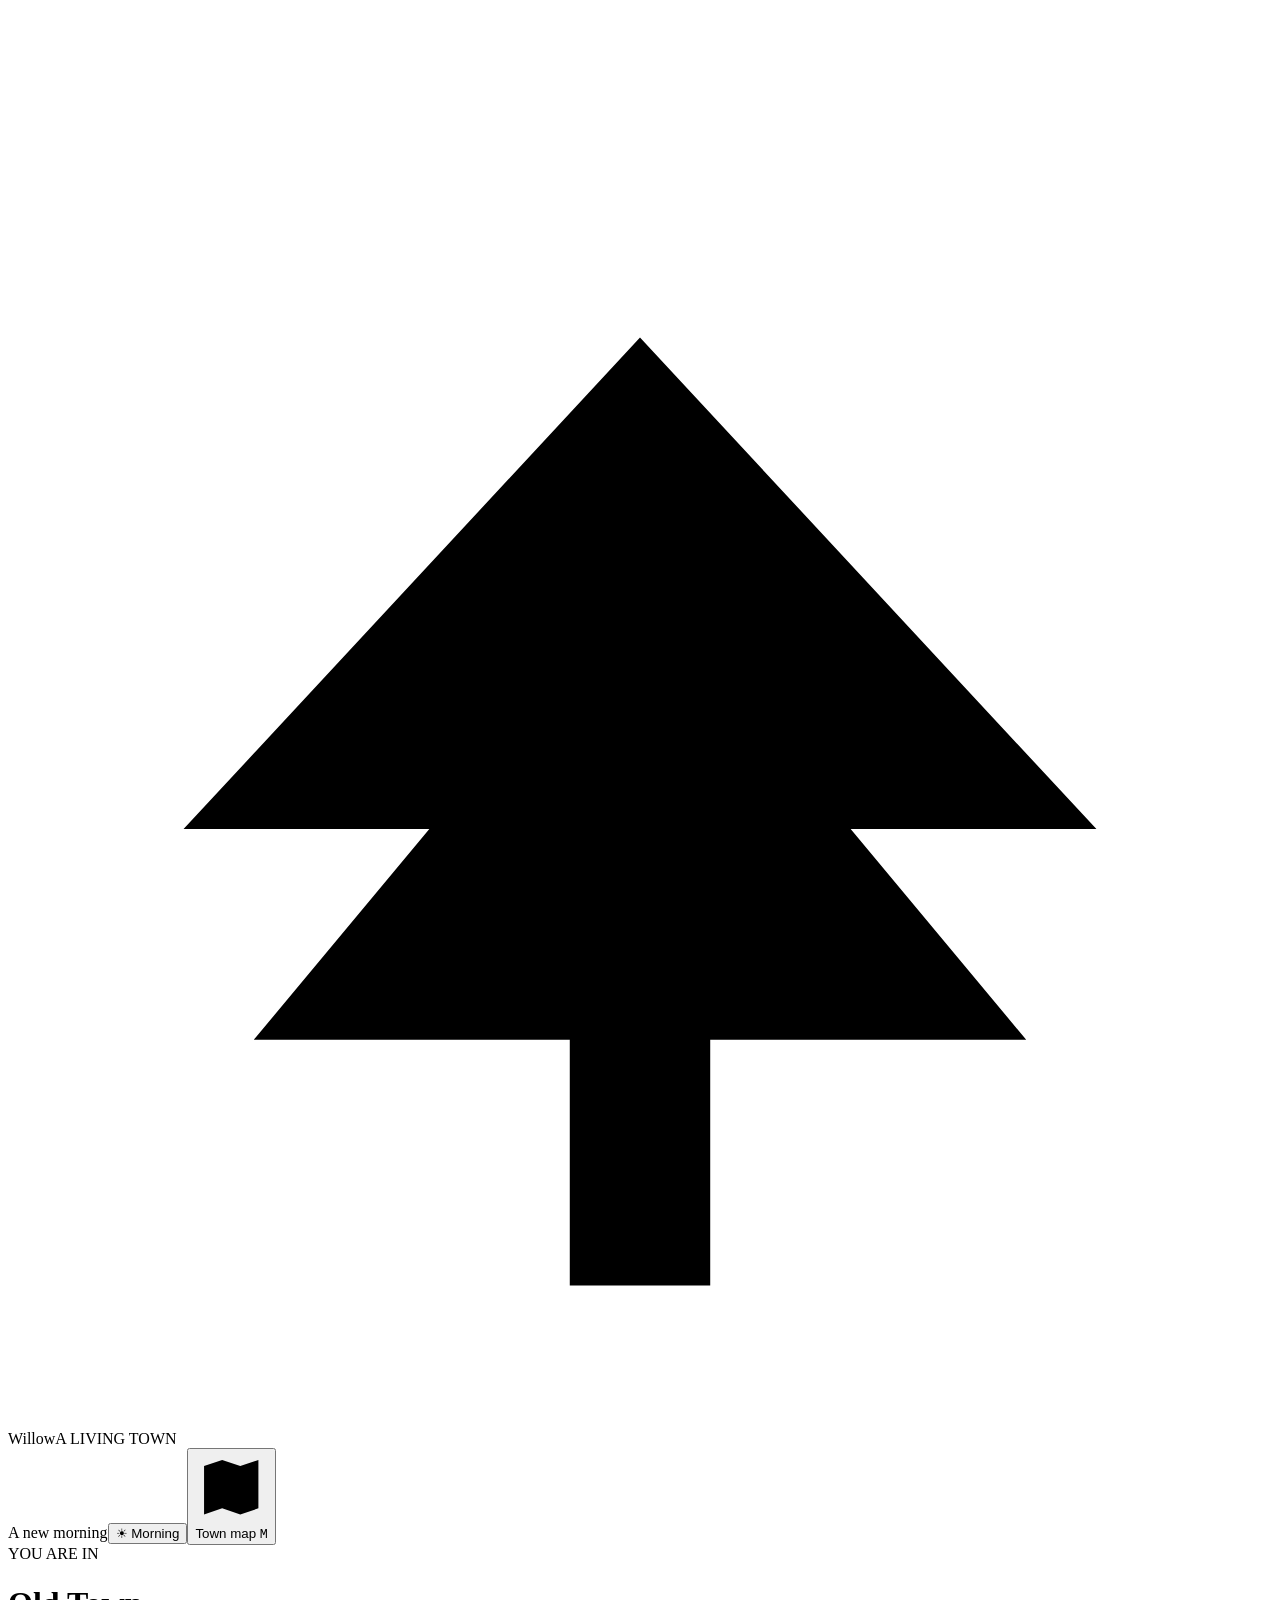
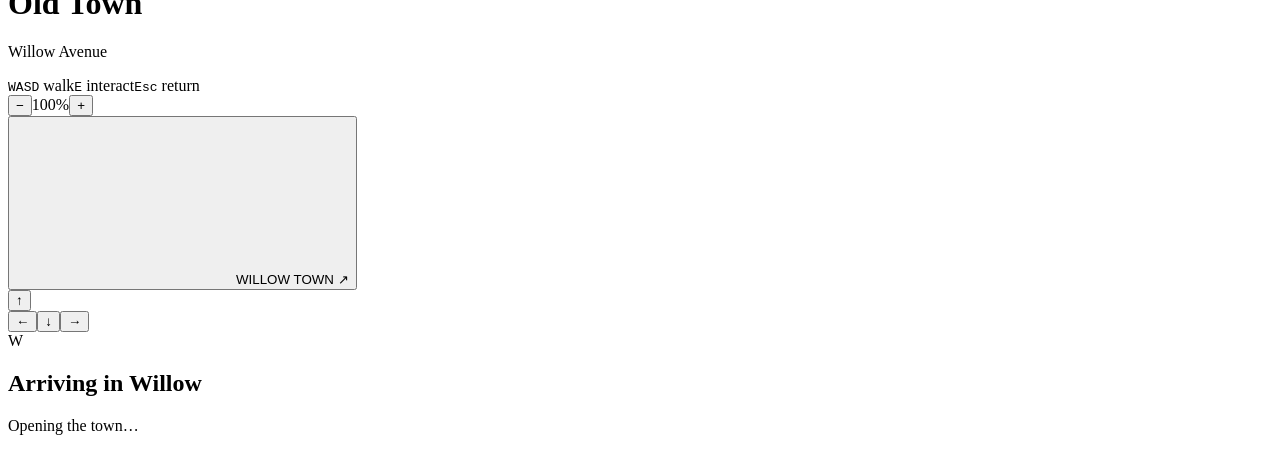
==== index.html @ d3ecc8c6 "build living town simulation and local AI reasoning" ====
<!doctype html>
<html lang="en">
<head>
  <meta charset="UTF-8"><meta name="viewport" content="width=device-width, initial-scale=1">
  <meta name="description" content="Walk through Willow, meet its citizens, and take part in a town that keeps living.">
  <title>Willow · A living town</title>
  <link rel="icon" href="/favicon.svg" type="image/svg+xml"><link rel="stylesheet" href="/style.css">
  <script type="module" src="/app.js"></script>
</head>
<body>
  <main id="world" aria-label="Willow town">
    <canvas id="town" tabindex="0" aria-label="Playable town. Use WASD or arrow keys to walk, E to speak, and M for the town map."></canvas>
    <header class="topbar">
      <div class="brand"><svg viewBox="0 0 36 36" aria-hidden="true"><path d="M18 5 5 19h7L7 25h9v7h4v-7h9l-5-6h7Z" fill="currentColor"/></svg><span>Willow<span class="brand-caption">A LIVING TOWN</span></span></div>
      <div class="top-actions"><span id="clock" class="clock">A new morning</span><button id="morning-button" class="paper-button" title="Skip to 08:00 AM morning" aria-label="Skip to morning">☀ Morning</button><button id="map-button" class="paper-button" aria-label="Open town map"><svg viewBox="0 0 24 24" aria-hidden="true"><path d="m3 5 6-2 6 2 6-2v16l-6 2-6-2-6 2V5Zm6-2v16m6-14v16"/></svg>Town map <kbd>M</kbd></button></div>
    </header>
    <div id="connection" role="status" hidden></div>
    <div id="destination" class="destination" hidden><span id="direction">↑</span><span><strong id="destination-name"></strong><small id="destination-distance"></small></span><button id="clear-destination" aria-label="Clear destination">×</button></div>
    <div id="arrival" class="arrival" aria-live="polite"></div>
    <div id="prompt" class="interaction" hidden><button id="interact-button"><kbd>E</kbd><span id="prompt-text"></span></button><button id="help-button" hidden><kbd>F</kbd>Offer help</button></div>
    <footer class="bottom-ui">
      <div class="location"><span class="eyebrow">YOU ARE IN</span><h1 id="district">Old Town</h1><p id="place-name">Willow Avenue</p><div class="controls"><span><kbd>W</kbd><kbd>A</kbd><kbd>S</kbd><kbd>D</kbd> walk</span><span><kbd>E</kbd> interact</span><span><kbd>Esc</kbd> return</span></div></div>
      <div class="map-corner"><div class="zoom-controls"><button id="zoom-out" aria-label="Zoom out">−</button><span id="zoom-label">100%</span><button id="zoom-in" aria-label="Zoom in">+</button></div><button id="minimap-button" aria-label="Open town map"><canvas id="minimap" width="220" height="165"></canvas><span>WILLOW TOWN <span>↗</span></span></button></div>
    </footer>
    <div id="touch-controls" aria-label="Movement controls"><button data-dir="up" aria-label="Walk north">↑</button><div><button data-dir="left" aria-label="Walk west">←</button><button data-dir="down" aria-label="Walk south">↓</button><button data-dir="right" aria-label="Walk east">→</button></div></div>
    <div id="loading" role="status"><span class="loading-tree">W</span><h2>Arriving in Willow</h2><p>Opening the town…</p><button id="retry" class="primary" hidden>Try again</button></div>
    <div id="toast" role="status" hidden></div>
  </main>
  <dialog id="conversation" class="conversation">
    <header class="dialog-header"><div class="portrait" id="portrait">A</div><div><span class="eyebrow">IN CONVERSATION</span><h2 id="citizen-name"></h2></div><button id="close-conversation" class="icon-button" aria-label="Close conversation">×</button></header>
    <div id="messages" class="messages" aria-live="polite" aria-relevant="additions"></div>
    <p id="reply-status" class="reply-status"></p>
    <form id="talk-form"><label class="sr-only" for="message">Your message</label><div class="compose"><textarea id="message" rows="2" maxlength="500" placeholder="Say something…" required></textarea><button id="send" class="primary" type="submit" aria-label="Send message">Send</button></div><small>Enter to send · Shift + Enter for a new line</small></form>
  </dialog>
  <dialog id="town-map" class="town-map">
    <header class="dialog-header"><div><span class="eyebrow">FIND YOUR WAY</span><h2>The town of Willow</h2></div><button id="close-map" class="icon-button" aria-label="Close town map">×</button></header>
    <div class="map-layout"><div class="map-paper"><canvas id="overview" width="1000" height="750" aria-label="Town map with neighborhoods, buildings, citizens, and your position"></canvas><p><i class="map-key player-key"></i>You <i class="map-key citizen-key"></i>Citizens <span>Select a place to get your bearings.</span></p></div><aside><h3>Places in town</h3><div id="places"></div></aside></div>
  </dialog>
  <dialog id="place-dialog" class="place-dialog"><header class="dialog-header"><div><span class="eyebrow">AT THE ENTRANCE</span><h2 id="service-name"></h2></div><button id="close-place" class="icon-button" aria-label="Close place details">×</button></header><div id="service-status" class="service-status" hidden></div><p id="service-description"></p><button id="report-button" class="primary" hidden>File witnessed incident report</button><p id="service-result" role="status"></p></dialog>
  <noscript>This town needs JavaScript enabled for movement and conversations.</noscript>
</body>
</html>
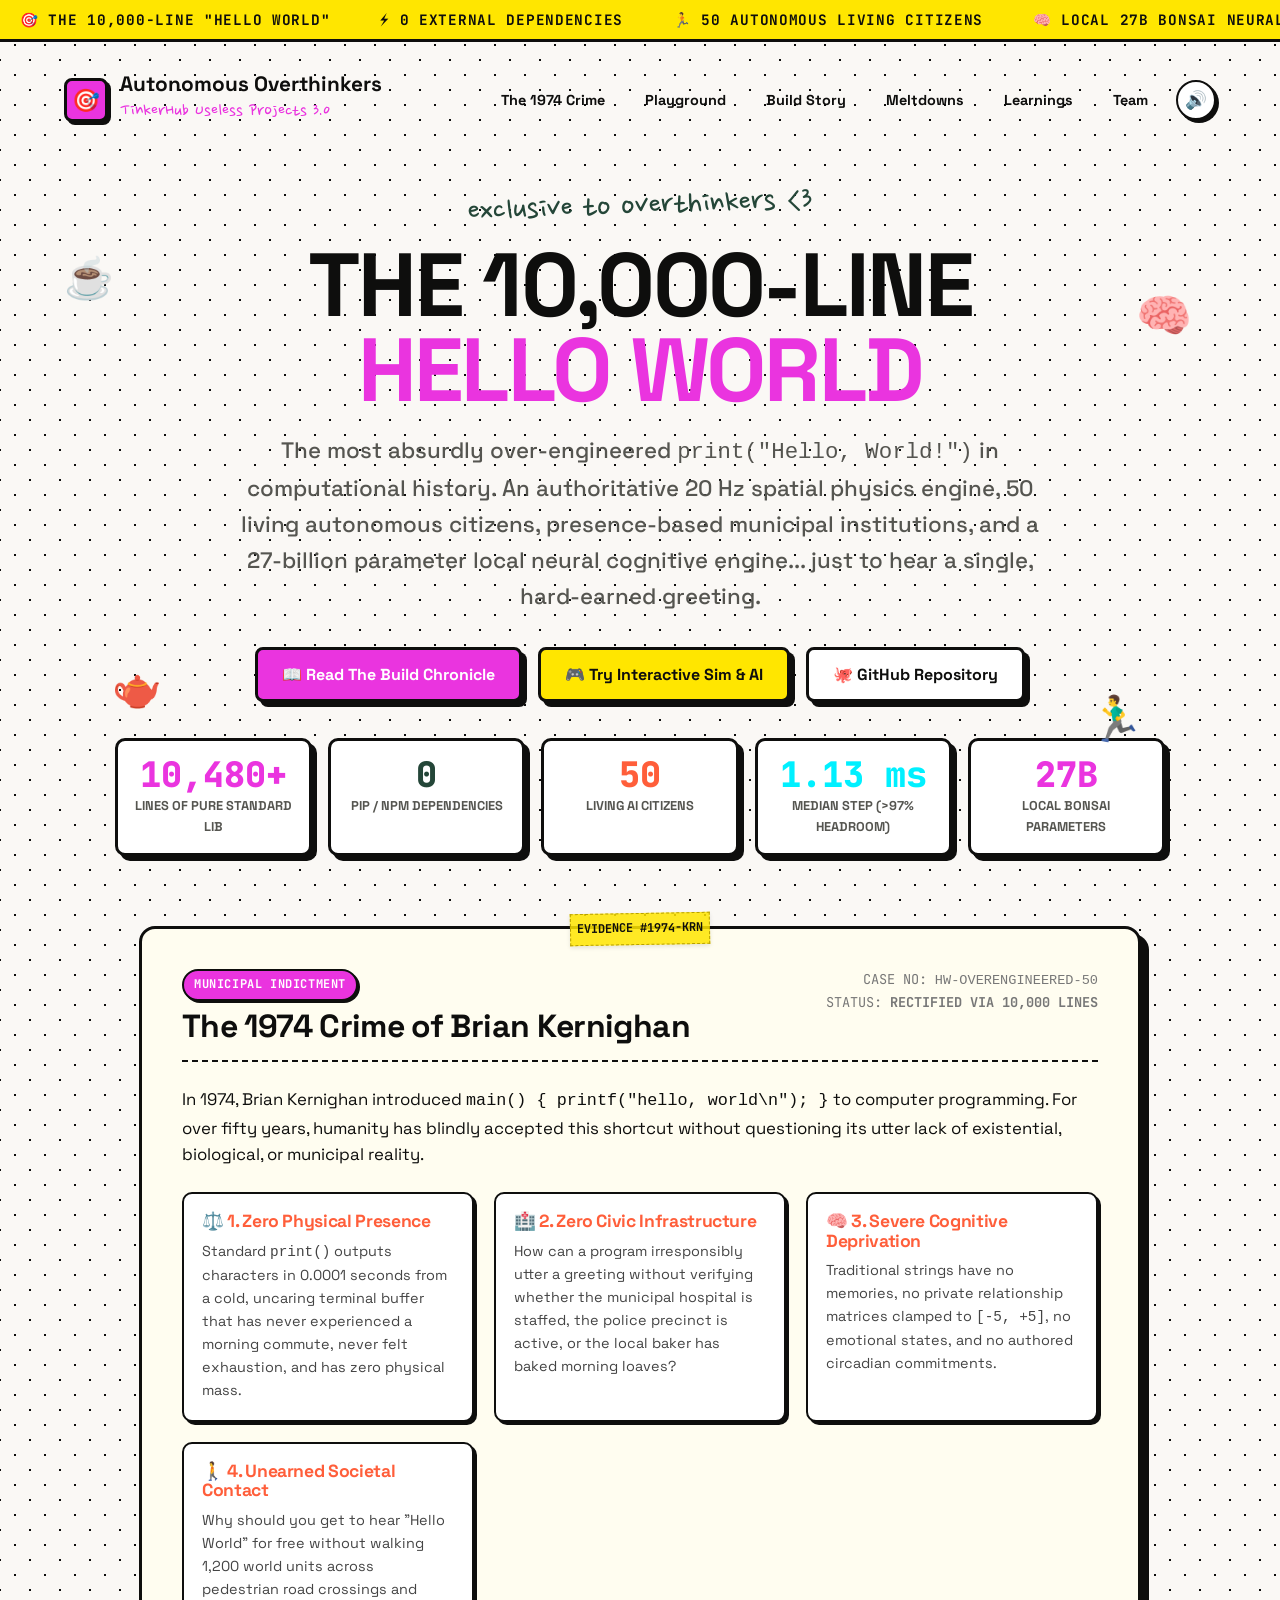
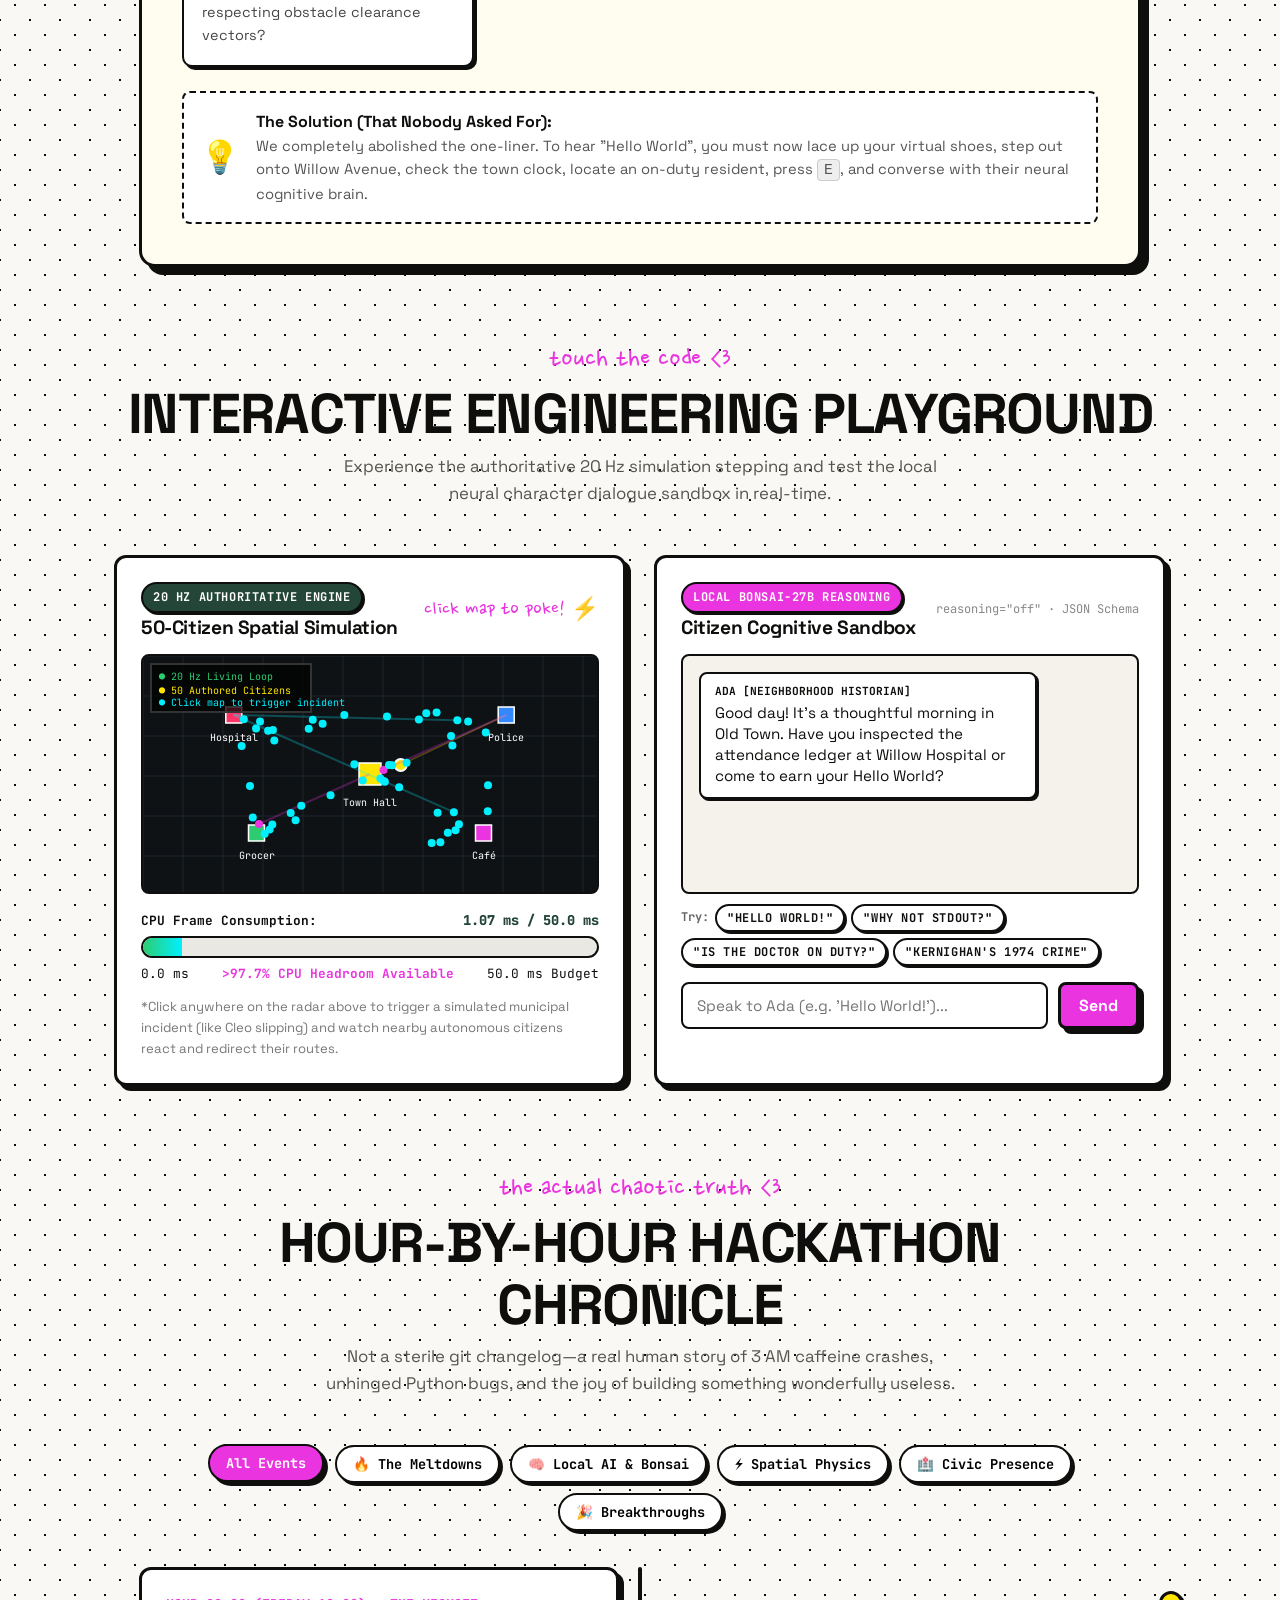
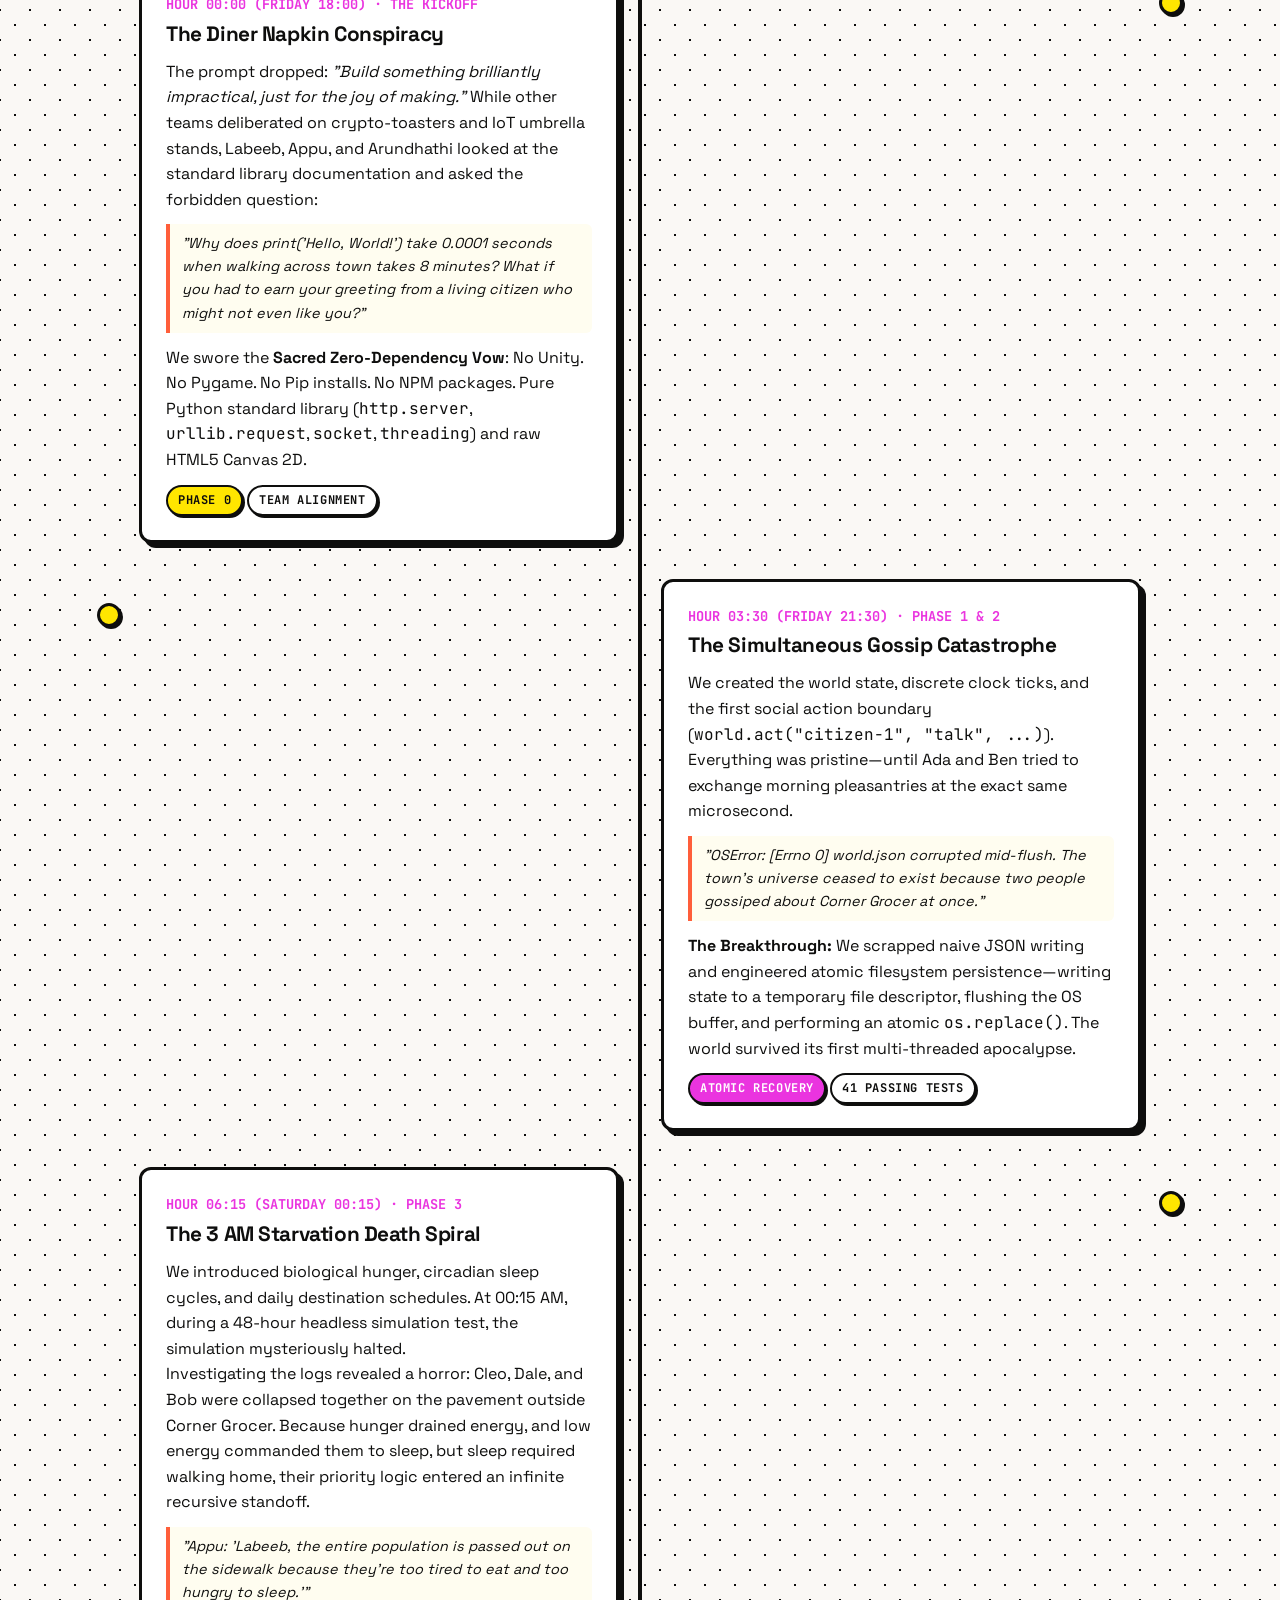
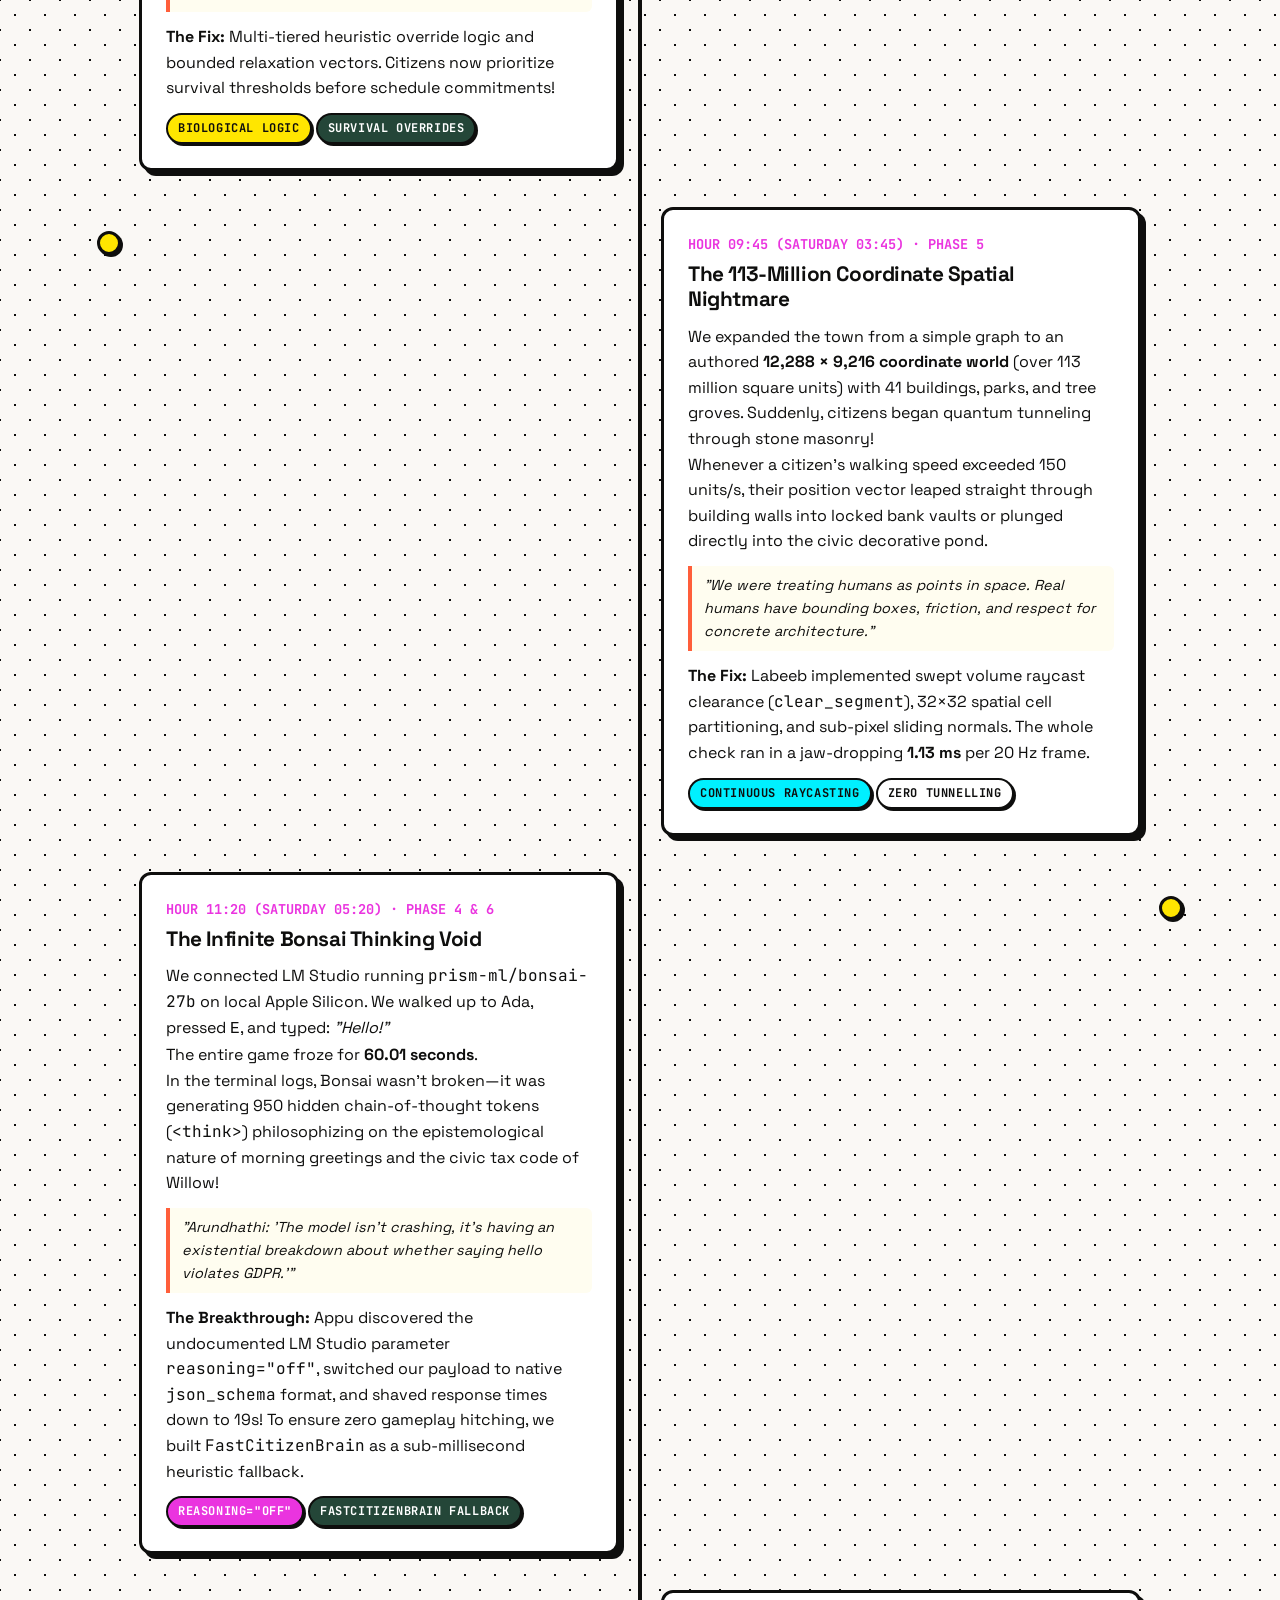
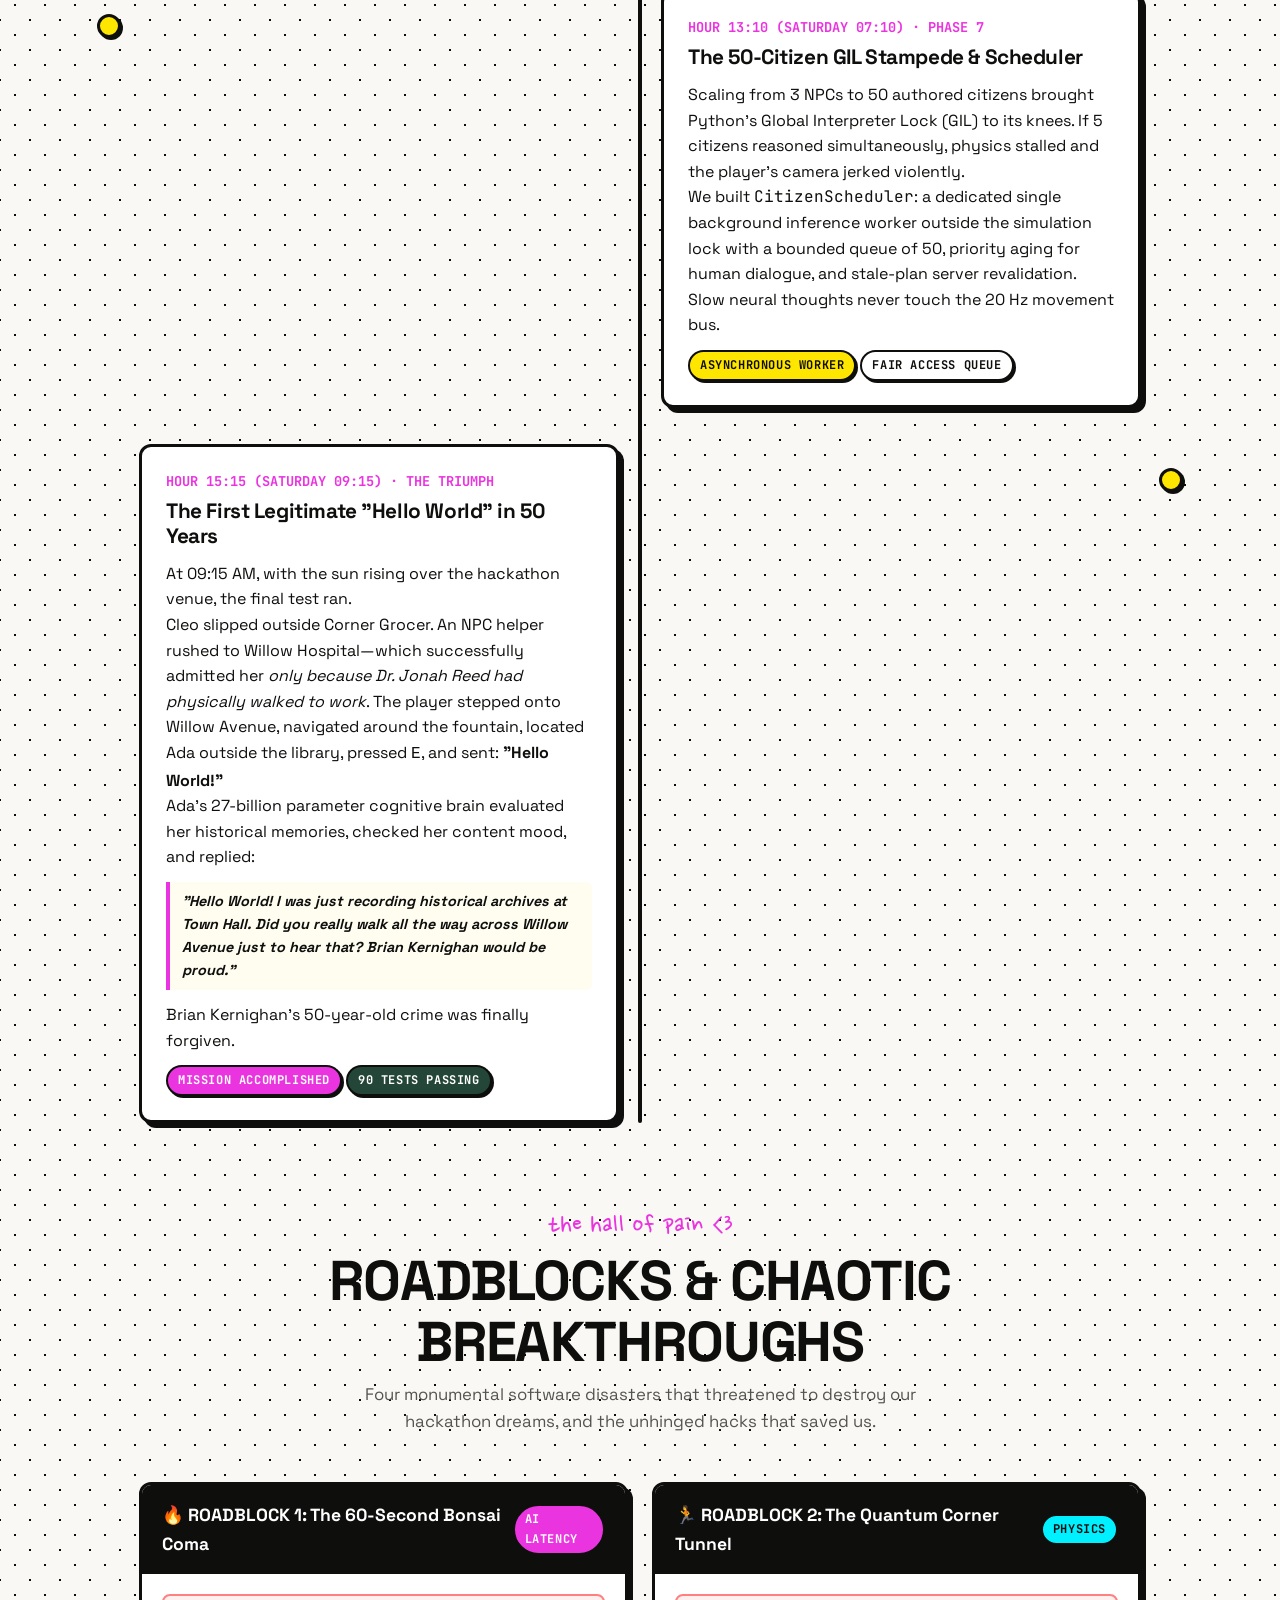
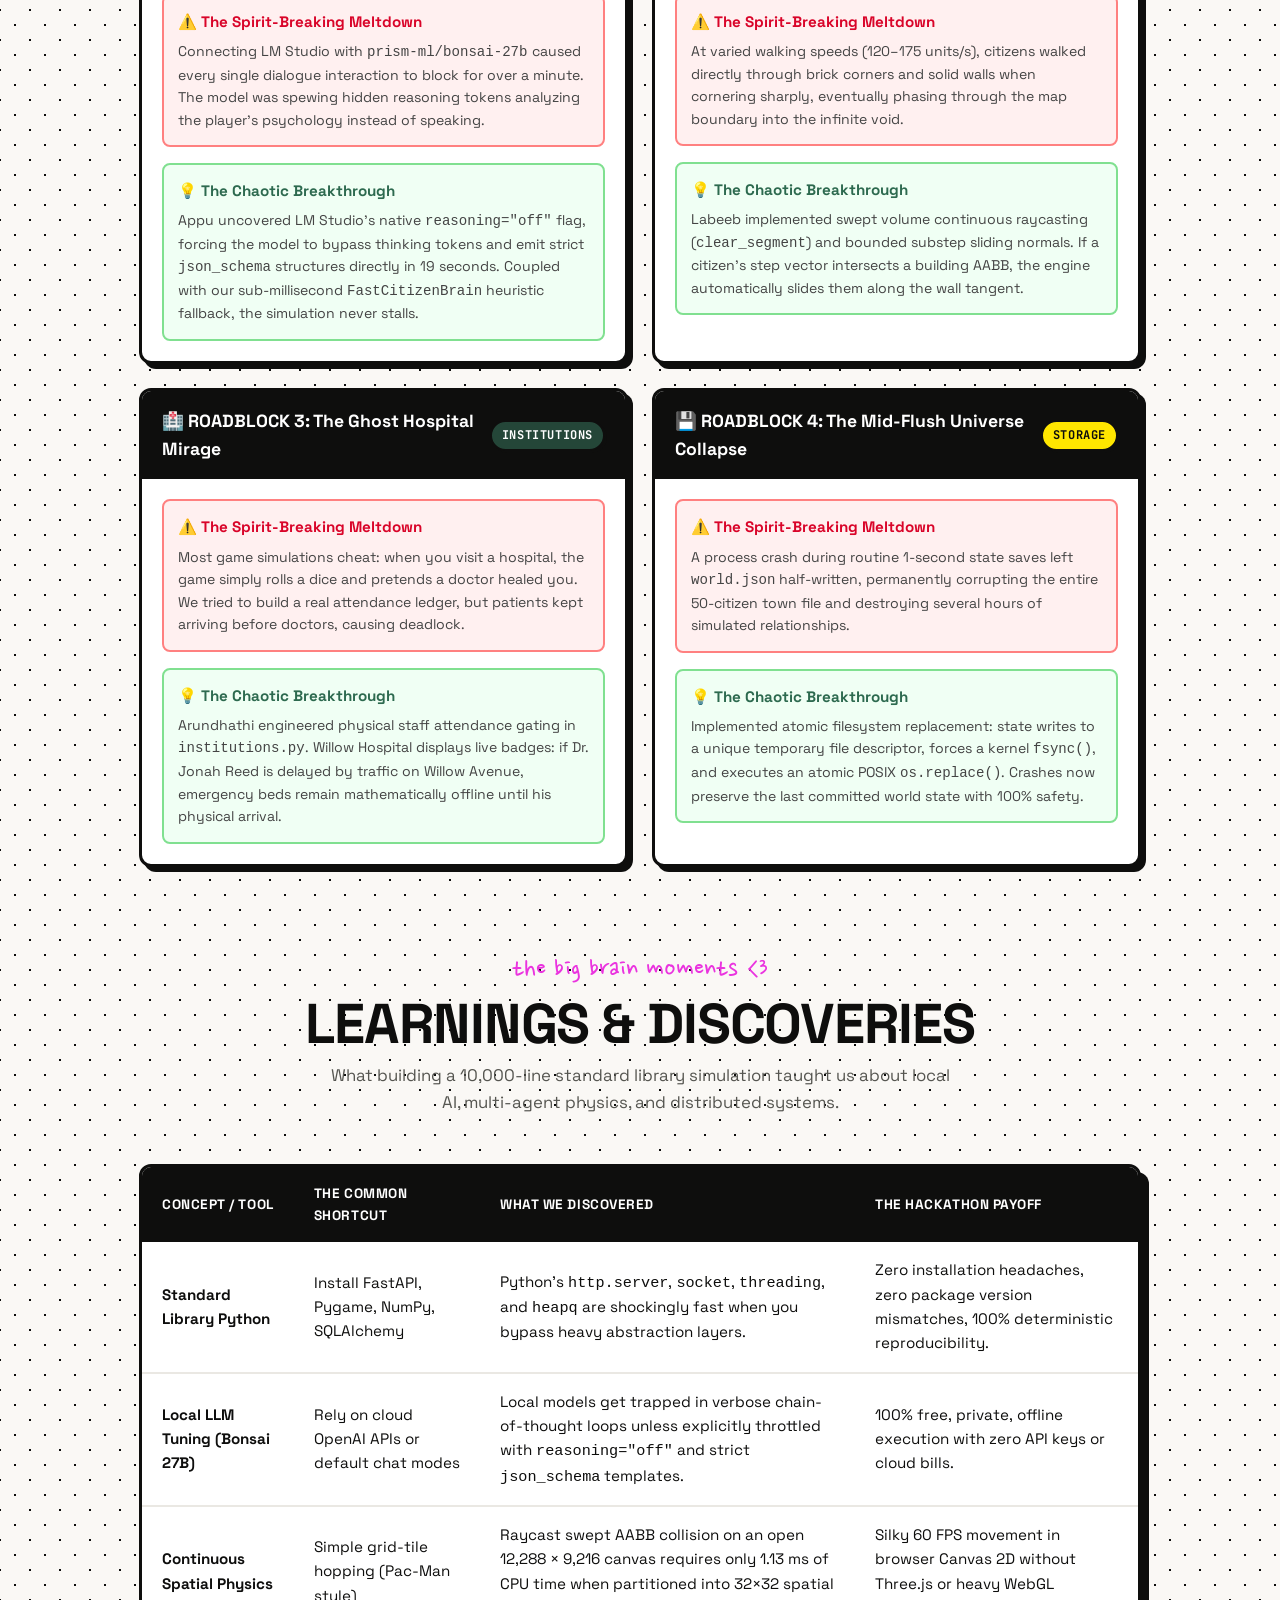
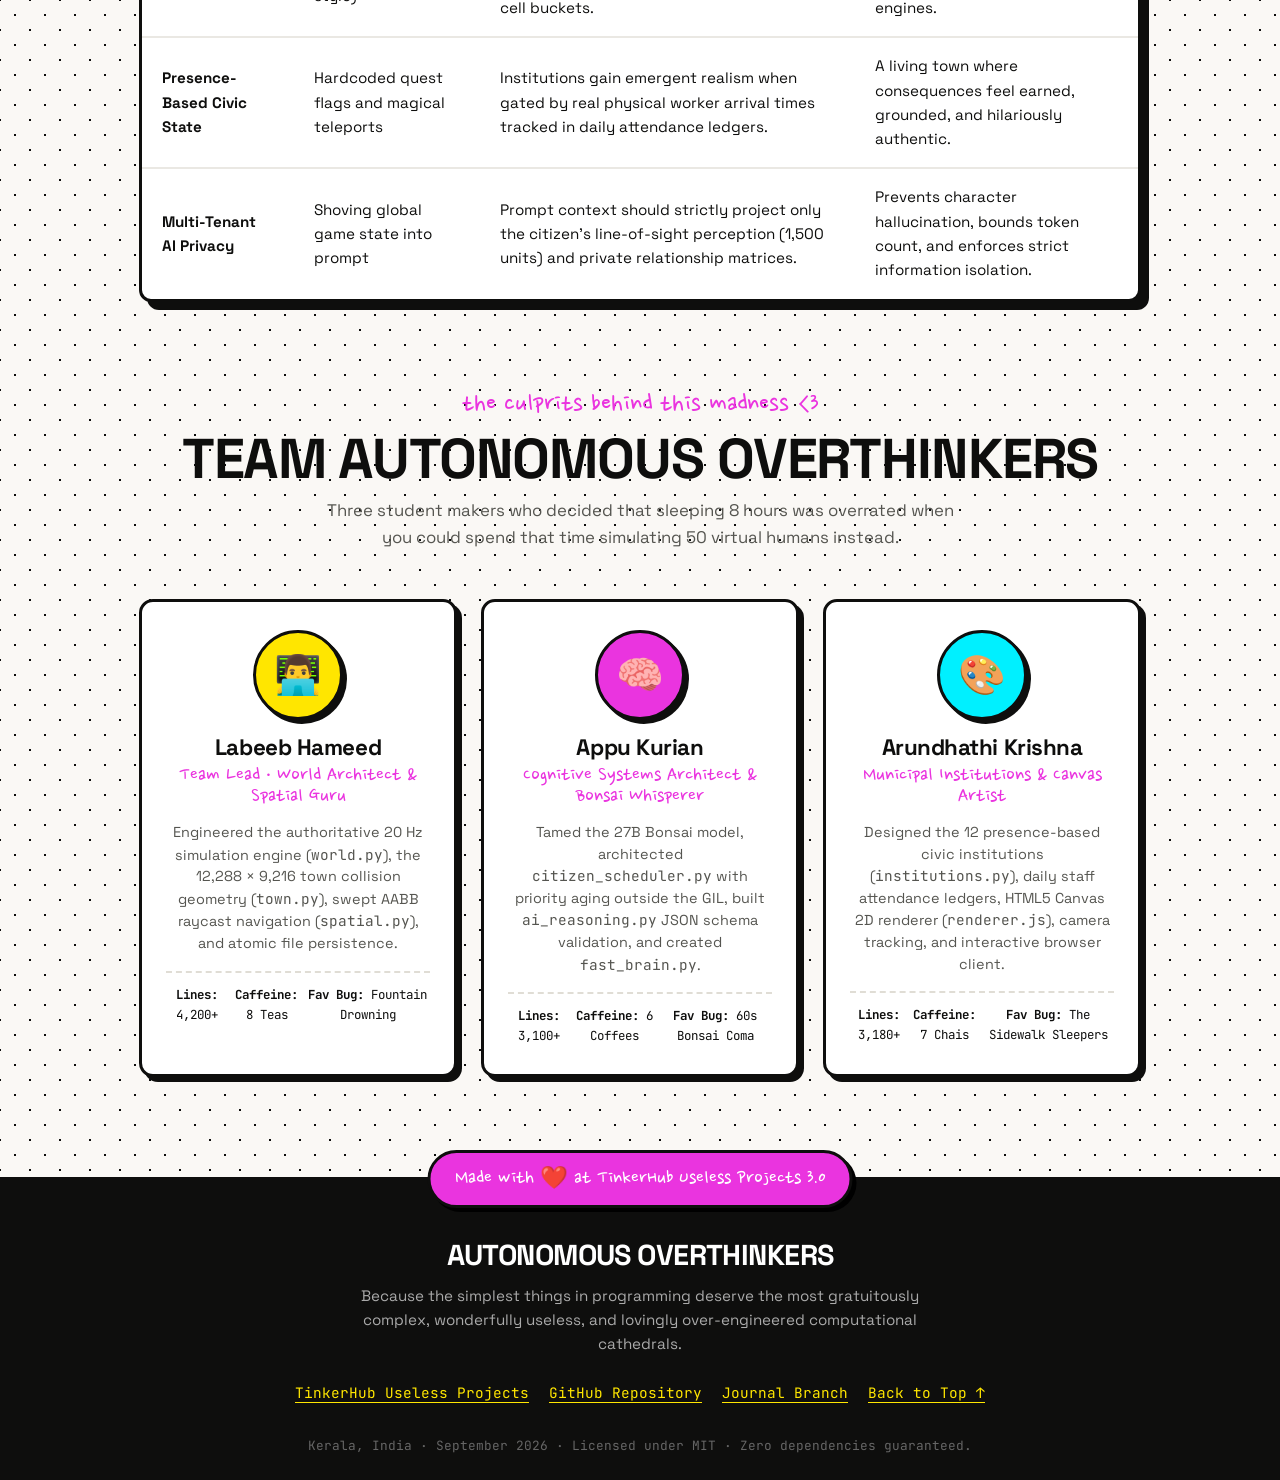
==== commit aba19275: "feat(journal): expose project journal at root of journal branch for GitHub Pages" ====
--- a/index.html
+++ b/index.html
@@ -1,42 +1,675 @@
-<!doctype html>
+<!DOCTYPE html>
 <html lang="en">
 <head>
-  <meta charset="UTF-8"><meta name="viewport" content="width=device-width, initial-scale=1">
-  <meta name="description" content="Walk through Willow, meet its citizens, and take part in a town that keeps living.">
-  <title>Willow · A living town</title>
-  <link rel="icon" href="/favicon.svg" type="image/svg+xml"><link rel="stylesheet" href="/style.css">
-  <script type="module" src="/app.js"></script>
+  <meta charset="UTF-8">
+  <meta name="viewport" content="width=device-width, initial-scale=1.0">
+  <title>Hello World · Project Journal · TinkerHub Useless Projects 3.0</title>
+  <meta name="description" content="The build chronicle of Hello World: The most absurdly over-engineered Hello World in computational history. 50 living AI citizens, 20 Hz spatial physics, 0 dependencies.">
+  
+  <!-- OpenGraph / Social Meta Tags -->
+  <meta property="og:title" content="The 10,000-Line Hello World — Project Journal">
+  <meta property="og:description" content="An authoritative 20 Hz simulation, 50 living AI citizens, and local neural reasoning just to hear a single greeting.">
+  <meta property="og:image" content="https://github.com/user-attachments/assets/8920b256-2ba8-4988-b824-5351134eb4bd">
+  <meta property="og:type" content="website">
+
+  <!-- Favicon -->
+  <link rel="icon" href="data:image/svg+xml,<svg xmlns=%22http://www.w3.org/2000/svg%22 viewBox=%220 0 100 100%22><text y=%22.9em%22 font-size=%2290%22>🎯</text></svg>">
+
+  <!-- Google Fonts -->
+  <link rel="preconnect" href="https://fonts.googleapis.com">
+  <link rel="preconnect" href="https://fonts.gstatic.com" crossorigin>
+  <link href="https://fonts.googleapis.com/css2?family=JetBrains+Mono:wght@400;700;800&family=Nanum+Pen+Script&family=Space+Grotesk:wght@500;700;800&display=swap" rel="stylesheet">
+
+  <!-- Stylesheet -->
+  <link rel="stylesheet" href="journal.css">
 </head>
 <body>
-  <main id="world" aria-label="Willow town">
-    <canvas id="town" tabindex="0" aria-label="Playable town. Use WASD or arrow keys to walk, E to speak, and M for the town map."></canvas>
-    <header class="topbar">
-      <div class="brand"><svg viewBox="0 0 36 36" aria-hidden="true"><path d="M18 5 5 19h7L7 25h9v7h4v-7h9l-5-6h7Z" fill="currentColor"/></svg><span>Willow<span class="brand-caption">A LIVING TOWN</span></span></div>
-      <div class="top-actions"><span id="clock" class="clock">A new morning</span><button id="morning-button" class="paper-button" title="Skip to 08:00 AM morning" aria-label="Skip to morning">☀ Morning</button><button id="map-button" class="paper-button" aria-label="Open town map"><svg viewBox="0 0 24 24" aria-hidden="true"><path d="m3 5 6-2 6 2 6-2v16l-6 2-6-2-6 2V5Zm6-2v16m6-14v16"/></svg>Town map <kbd>M</kbd></button></div>
-    </header>
-    <div id="connection" role="status" hidden></div>
-    <div id="destination" class="destination" hidden><span id="direction">↑</span><span><strong id="destination-name"></strong><small id="destination-distance"></small></span><button id="clear-destination" aria-label="Clear destination">×</button></div>
-    <div id="arrival" class="arrival" aria-live="polite"></div>
-    <div id="prompt" class="interaction" hidden><button id="interact-button"><kbd>E</kbd><span id="prompt-text"></span></button><button id="help-button" hidden><kbd>F</kbd>Offer help</button></div>
-    <footer class="bottom-ui">
-      <div class="location"><span class="eyebrow">YOU ARE IN</span><h1 id="district">Old Town</h1><p id="place-name">Willow Avenue</p><div class="controls"><span><kbd>W</kbd><kbd>A</kbd><kbd>S</kbd><kbd>D</kbd> walk</span><span><kbd>E</kbd> interact</span><span><kbd>Esc</kbd> return</span></div></div>
-      <div class="map-corner"><div class="zoom-controls"><button id="zoom-out" aria-label="Zoom out">−</button><span id="zoom-label">100%</span><button id="zoom-in" aria-label="Zoom in">+</button></div><button id="minimap-button" aria-label="Open town map"><canvas id="minimap" width="220" height="165"></canvas><span>WILLOW TOWN <span>↗</span></span></button></div>
-    </footer>
-    <div id="touch-controls" aria-label="Movement controls"><button data-dir="up" aria-label="Walk north">↑</button><div><button data-dir="left" aria-label="Walk west">←</button><button data-dir="down" aria-label="Walk south">↓</button><button data-dir="right" aria-label="Walk east">→</button></div></div>
-    <div id="loading" role="status"><span class="loading-tree">W</span><h2>Arriving in Willow</h2><p>Opening the town…</p><button id="retry" class="primary" hidden>Try again</button></div>
-    <div id="toast" role="status" hidden></div>
-  </main>
-  <dialog id="conversation" class="conversation">
-    <header class="dialog-header"><div class="portrait" id="portrait">A</div><div><span class="eyebrow">IN CONVERSATION</span><h2 id="citizen-name"></h2></div><button id="close-conversation" class="icon-button" aria-label="Close conversation">×</button></header>
-    <div id="messages" class="messages" aria-live="polite" aria-relevant="additions"></div>
-    <p id="reply-status" class="reply-status"></p>
-    <form id="talk-form"><label class="sr-only" for="message">Your message</label><div class="compose"><textarea id="message" rows="2" maxlength="500" placeholder="Say something…" required></textarea><button id="send" class="primary" type="submit" aria-label="Send message">Send</button></div><small>Enter to send · Shift + Enter for a new line</small></form>
-  </dialog>
-  <dialog id="town-map" class="town-map">
-    <header class="dialog-header"><div><span class="eyebrow">FIND YOUR WAY</span><h2>The town of Willow</h2></div><button id="close-map" class="icon-button" aria-label="Close town map">×</button></header>
-    <div class="map-layout"><div class="map-paper"><canvas id="overview" width="1000" height="750" aria-label="Town map with neighborhoods, buildings, citizens, and your position"></canvas><p><i class="map-key player-key"></i>You <i class="map-key citizen-key"></i>Citizens <span>Select a place to get your bearings.</span></p></div><aside><h3>Places in town</h3><div id="places"></div></aside></div>
-  </dialog>
-  <dialog id="place-dialog" class="place-dialog"><header class="dialog-header"><div><span class="eyebrow">AT THE ENTRANCE</span><h2 id="service-name"></h2></div><button id="close-place" class="icon-button" aria-label="Close place details">×</button></header><div id="service-status" class="service-status" hidden></div><p id="service-description"></p><button id="report-button" class="primary" hidden>File witnessed incident report</button><p id="service-result" role="status"></p></dialog>
-  <noscript>This town needs JavaScript enabled for movement and conversations.</noscript>
+
+  <!-- Top Marquee Ticker -->
+  <div class="ticker-wrap" aria-hidden="true">
+    <div class="ticker-content">
+      <span class="ticker-item">🎯 THE 10,000-LINE "HELLO WORLD"</span>
+      <span class="ticker-item">⚡ 0 EXTERNAL DEPENDENCIES</span>
+      <span class="ticker-item">🏃 50 AUTONOMOUS LIVING CITIZENS</span>
+      <span class="ticker-item">🧠 LOCAL 27B BONSAI NEURAL ENGINE</span>
+      <span class="ticker-item">🏥 PRESENCE-GATED CIVIC INSTITUTIONS</span>
+      <span class="ticker-item">⏱️ 1.13 MS SIMULATION FRAME TIME</span>
+      <span class="ticker-item">📜 1974: BRIAN KERNIGHAN COMMITTED A CRIME</span>
+      <span class="ticker-item">🥞 APPAM THINNA MATHI, KUZHIYENNANDA!</span>
+      <span class="ticker-item">🎯 THE 10,000-LINE "HELLO WORLD"</span>
+      <span class="ticker-item">⚡ 0 EXTERNAL DEPENDENCIES</span>
+      <span class="ticker-item">🏃 50 AUTONOMOUS LIVING CITIZENS</span>
+      <span class="ticker-item">🧠 LOCAL 27B BONSAI NEURAL ENGINE</span>
+      <span class="ticker-item">🏥 PRESENCE-GATED CIVIC INSTITUTIONS</span>
+      <span class="ticker-item">⏱️ 1.13 MS SIMULATION FRAME TIME</span>
+    </div>
+  </div>
+
+  <!-- Navigation Bar -->
+  <header class="navbar">
+    <div class="nav-brand">
+      <div class="logo-icon pet-sticker" title="Poke the 10,000-line logo!">🎯</div>
+      <div>
+        <div class="logo-text">Autonomous Overthinkers</div>
+        <span class="logo-sub">TinkerHub Useless Projects 3.0</span>
+      </div>
+    </div>
+    <nav class="nav-links">
+      <a href="#premise" class="nav-item">The 1974 Crime</a>
+      <a href="#playground" class="nav-item">Playground</a>
+      <a href="#timeline" class="nav-item">Build Story</a>
+      <a href="#roadblocks" class="nav-item">Meltdowns</a>
+      <a href="#learnings" class="nav-item">Learnings</a>
+      <a href="#team" class="nav-item">Team</a>
+      <button id="sound-toggle-btn" class="sound-toggle" title="Toggle 8-bit sound effects">🔊</button>
+    </nav>
+  </header>
+
+  <!-- Hero Section -->
+  <section class="hero-section">
+    <!-- Floating pet doodles (interactive) -->
+    <div class="pet-sticker animate-float" style="position:absolute; left:2%; top:10%; font-size:2.5rem;" title="Poke the coffee mug!">☕</div>
+    <div class="pet-sticker animate-breathe" style="position:absolute; right:4%; top:15%; font-size:2.8rem;" title="Poke the neural brain!">🧠</div>
+    <div class="pet-sticker animate-wobble" style="position:absolute; left:6%; bottom:20%; font-size:2.5rem;" title="Poke the Kerala tea glass!">🫖</div>
+    <div class="pet-sticker animate-float" style="position:absolute; right:8%; bottom:15%; font-size:2.8rem;" title="Poke the 20 Hz runner!">🏃‍♂️</div>
+
+    <span class="hero-tag">exclusive to overthinkers &lt;3</span>
+    <h1 class="hero-title">
+      THE 10,000-LINE <br>
+      <span class="highlight-pink">HELLO WORLD</span>
+    </h1>
+    <p class="hero-subtitle">
+      The most absurdly over-engineered <code>print("Hello, World!")</code> in computational history. An authoritative 20 Hz spatial physics engine, 50 living autonomous citizens, presence-based municipal institutions, and a 27-billion parameter local neural cognitive engine... just to hear a single, hard-earned greeting.
+    </p>
+
+    <div style="display:flex; justify-content:center; gap:16px; flex-wrap:wrap; margin-bottom: 24px;">
+      <a href="#timeline" class="brutal-btn accent-pink">
+        <span>📖 Read The Build Chronicle</span>
+      </a>
+      <a href="#playground" class="brutal-btn accent-yellow">
+        <span>🎮 Try Interactive Sim & AI</span>
+      </a>
+      <a href="https://github.com/LabeebHameed/hello-world-useless" target="_blank" rel="noopener noreferrer" class="brutal-btn accent-white">
+        <span>🐙 GitHub Repository</span>
+      </a>
+    </div>
+
+    <!-- Quick Stats Grid -->
+    <div class="stats-grid">
+      <div class="stat-box">
+        <div class="stat-number">10,480+</div>
+        <div class="stat-label">Lines of Pure Standard Lib</div>
+      </div>
+      <div class="stat-box">
+        <div class="stat-number" style="color:var(--accent-green);">0</div>
+        <div class="stat-label">Pip / NPM Dependencies</div>
+      </div>
+      <div class="stat-box">
+        <div class="stat-number" style="color:var(--accent-coral);">50</div>
+        <div class="stat-label">Living AI Citizens</div>
+      </div>
+      <div class="stat-box">
+        <div class="stat-number" style="color:var(--accent-cyan);">1.13 ms</div>
+        <div class="stat-label">Median Step (&gt;97% Headroom)</div>
+      </div>
+      <div class="stat-box">
+        <div class="stat-number" style="color:var(--accent-pink);">27B</div>
+        <div class="stat-label">Local Bonsai Parameters</div>
+      </div>
+    </div>
+  </section>
+
+  <!-- The 1974 Crime & Premise Section -->
+  <section id="premise" class="crime-section">
+    <div class="crime-card">
+      <div class="tape-strip font-mono" style="text-align:center; font-size:0.75rem; font-weight:700; padding-top:5px;">EVIDENCE #1974-KRN</div>
+      
+      <div class="crime-header">
+        <div>
+          <span class="badge badge-pink">MUNICIPAL INDICTMENT</span>
+          <h2 style="font-size:2rem; margin-top:8px;">The 1974 Crime of Brian Kernighan</h2>
+        </div>
+        <div class="font-mono" style="font-size:0.85rem; color:#777; text-align:right;">
+          CASE NO: <code>HW-OVERENGINEERED-50</code><br>
+          STATUS: <strong>RECTIFIED VIA 10,000 LINES</strong>
+        </div>
+      </div>
+
+      <p style="font-size:1.05rem; margin-bottom:16px;">
+        In 1974, Brian Kernighan introduced <code>main() { printf("hello, world\n"); }</code> to computer programming. For over fifty years, humanity has blindly accepted this shortcut without questioning its utter lack of existential, biological, or municipal reality. 
+      </p>
+
+      <div class="indictment-grid">
+        <div class="indictment-item">
+          <h4>⚖️ 1. Zero Physical Presence</h4>
+          <p style="font-size:0.9rem; color:#444;">Standard <code>print()</code> outputs characters in 0.0001 seconds from a cold, uncaring terminal buffer that has never experienced a morning commute, never felt exhaustion, and has zero physical mass.</p>
+        </div>
+        <div class="indictment-item">
+          <h4>🏥 2. Zero Civic Infrastructure</h4>
+          <p style="font-size:0.9rem; color:#444;">How can a program irresponsibly utter a greeting without verifying whether the municipal hospital is staffed, the police precinct is active, or the local baker has baked morning loaves?</p>
+        </div>
+        <div class="indictment-item">
+          <h4>🧠 3. Severe Cognitive Deprivation</h4>
+          <p style="font-size:0.9rem; color:#444;">Traditional strings have no memories, no private relationship matrices clamped to <code>[-5, +5]</code>, no emotional states, and no authored circadian commitments.</p>
+        </div>
+        <div class="indictment-item">
+          <h4>🚶 4. Unearned Societal Contact</h4>
+          <p style="font-size:0.9rem; color:#444;">Why should you get to hear "Hello World" for free without walking 1,200 world units across pedestrian road crossings and respecting obstacle clearance vectors?</p>
+        </div>
+      </div>
+
+      <div style="margin-top:24px; padding:16px; background:#FFF; border:2px dashed #0E0E0D; border-radius:8px; display:flex; align-items:center; gap:16px; flex-wrap:wrap;">
+        <span style="font-size:2rem;">💡</span>
+        <div style="flex:1;">
+          <strong>The Solution (That Nobody Asked For):</strong>
+          <span style="font-size:0.92rem; color:#555; display:block;">
+            We completely abolished the one-liner. To hear "Hello World", you must now lace up your virtual shoes, step out onto Willow Avenue, check the town clock, locate an on-duty resident, press <kbd style="background:#eee; padding:2px 6px; border:1px solid #ccc; border-radius:4px;">E</kbd>, and converse with their neural cognitive brain.
+          </span>
+        </div>
+      </div>
+    </div>
+  </section>
+
+  <!-- Interactive Engineering Playground -->
+  <section id="playground" class="interactive-section">
+    <div class="section-title-wrap">
+      <span class="section-hand">touch the code &lt;3</span>
+      <h2 class="section-title">Interactive Engineering Playground</h2>
+      <p style="max-width:640px; margin:8px auto 0; color:var(--text-muted); font-size:1.05rem;">
+        Experience the authoritative 20 Hz simulation stepping and test the local neural character dialogue sandbox in real-time.
+      </p>
+    </div>
+
+    <div class="widget-grid">
+      <!-- Live 20 Hz Simulation Canvas Widget -->
+      <div class="canvas-widget">
+        <div class="canvas-header">
+          <div>
+            <span class="badge badge-green">20 HZ AUTHORITATIVE ENGINE</span>
+            <h3 style="font-size:1.2rem; margin-top:4px;">50-Citizen Spatial Simulation</h3>
+          </div>
+          <span class="font-hand pet-sticker" style="font-size:1.4rem; color:var(--accent-pink);">click map to poke! ⚡</span>
+        </div>
+
+        <div class="canvas-container">
+          <canvas id="simulation-canvas"></canvas>
+        </div>
+
+        <div class="budget-meter">
+          <div style="display:flex; justify-content:space-between; align-items:center; margin-bottom:4px;">
+            <span style="font-family:var(--font-mono); font-size:0.8rem; font-weight:700;">CPU Frame Consumption:</span>
+            <span id="frame-budget-label" style="font-family:var(--font-mono); font-size:0.85rem; font-weight:800; color:var(--accent-green);">1.13 ms / 50.0 ms</span>
+          </div>
+          <div class="budget-bar-bg">
+            <div id="frame-budget-fill" class="budget-bar-fill"></div>
+          </div>
+          <div class="budget-labels">
+            <span>0.0 ms</span>
+            <span style="color:var(--accent-pink); font-weight:700;">&gt;97.7% CPU Headroom Available</span>
+            <span>50.0 ms Budget</span>
+          </div>
+        </div>
+        <p style="font-size:0.82rem; color:#777; margin-top:12px;">
+          *Click anywhere on the radar above to trigger a simulated municipal incident (like Cleo slipping) and watch nearby autonomous citizens react and redirect their routes.
+        </p>
+      </div>
+
+      <!-- Bonsai-27B Dialogue Simulator Widget -->
+      <div class="dialogue-simulator">
+        <div class="canvas-header">
+          <div>
+            <span class="badge badge-pink">LOCAL BONSAI-27B REASONING</span>
+            <h3 style="font-size:1.2rem; margin-top:4px;">Citizen Cognitive Sandbox</h3>
+          </div>
+          <span class="font-mono" style="font-size:0.75rem; color:#888;">reasoning="off" · JSON Schema</span>
+        </div>
+
+        <div id="chat-box" class="chat-box">
+          <div class="chat-bubble ai">
+            <span class="speaker-tag">Ada [Neighborhood Historian]</span>
+            <p>Good day! It's a thoughtful morning in Old Town. Have you inspected the attendance ledger at Willow Hospital or come to earn your Hello World?</p>
+          </div>
+        </div>
+
+        <!-- Sample Query Pills -->
+        <div style="display:flex; gap:6px; flex-wrap:wrap; margin-top:10px;">
+          <span style="font-size:0.75rem; font-family:var(--font-mono); font-weight:700; align-self:center; color:#666;">Try:</span>
+          <button class="sample-pill badge badge-white" data-query="Hello World!">"Hello World!"</button>
+          <button class="sample-pill badge badge-white" data-query="Why didn't you just print to stdout?">"Why not stdout?"</button>
+          <button class="sample-pill badge badge-white" data-query="Is Dr. Jonah Reed at the hospital?">"Is the doctor on duty?"</button>
+          <button class="sample-pill badge badge-white" data-query="What crime did Brian Kernighan commit in 1974?">"Kernighan's 1974 crime"</button>
+        </div>
+
+        <form id="chat-input-form" class="chat-input-form">
+          <input type="text" id="chat-input-field" class="chat-input-field" placeholder="Speak to Ada (e.g. 'Hello World!')..." required>
+          <button type="submit" class="brutal-btn accent-pink" style="padding:10px 18px;">Send</button>
+        </form>
+      </div>
+    </div>
+  </section>
+
+  <!-- Hour-by-Hour Hackathon Odyssey (The Story!) -->
+  <section id="timeline" class="timeline-section">
+    <div class="section-title-wrap">
+      <span class="section-hand">the actual chaotic truth &lt;3</span>
+      <h2 class="section-title">Hour-by-Hour Hackathon Chronicle</h2>
+      <p style="max-width:640px; margin:8px auto 0; color:var(--text-muted); font-size:1.05rem;">
+        Not a sterile git changelog—a real human story of 3 AM caffeine crashes, unhinged Python bugs, and the joy of building something wonderfully useless.
+      </p>
+    </div>
+
+    <!-- Category Filter Chips -->
+    <div class="timeline-filters">
+      <button class="filter-chip active" data-filter="all">All Events</button>
+      <button class="filter-chip" data-filter="meltdown">🔥 The Meltdowns</button>
+      <button class="filter-chip" data-filter="ai">🧠 Local AI & Bonsai</button>
+      <button class="filter-chip" data-filter="physics">⚡ Spatial Physics</button>
+      <button class="filter-chip" data-filter="civic">🏥 Civic Presence</button>
+      <button class="filter-chip" data-filter="win">🎉 Breakthroughs</button>
+    </div>
+
+    <!-- Timeline Stream -->
+    <div class="timeline-stream">
+
+      <!-- Event 1 -->
+      <div class="timeline-card-wrap left" data-category="win">
+        <div class="timeline-pin"></div>
+        <div class="timeline-card">
+          <span class="timeline-time">HOUR 00:00 (FRIDAY 18:00) · THE KICKOFF</span>
+          <h3 class="timeline-title">The Diner Napkin Conspiracy</h3>
+          <p>
+            The prompt dropped: <em>"Build something brilliantly impractical, just for the joy of making."</em> While other teams deliberated on crypto-toasters and IoT umbrella stands, Labeeb, Appu, and Arundhathi looked at the standard library documentation and asked the forbidden question:
+          </p>
+          <div class="timeline-quote">
+            "Why does print('Hello, World!') take 0.0001 seconds when walking across town takes 8 minutes? What if you had to earn your greeting from a living citizen who might not even like you?"
+          </div>
+          <p>
+            We swore the <strong>Sacred Zero-Dependency Vow</strong>: No Unity. No Pygame. No Pip installs. No NPM packages. Pure Python standard library (<code class="font-mono">http.server</code>, <code class="font-mono">urllib.request</code>, <code class="font-mono">socket</code>, <code class="font-mono">threading</code>) and raw HTML5 Canvas 2D.
+          </p>
+          <div style="margin-top:12px;">
+            <span class="badge badge-yellow">Phase 0</span>
+            <span class="badge badge-white">Team Alignment</span>
+          </div>
+        </div>
+      </div>
+
+      <!-- Event 2 -->
+      <div class="timeline-card-wrap right" data-category="meltdown">
+        <div class="timeline-pin"></div>
+        <div class="timeline-card">
+          <span class="timeline-time">HOUR 03:30 (FRIDAY 21:30) · PHASE 1 & 2</span>
+          <h3 class="timeline-title">The Simultaneous Gossip Catastrophe</h3>
+          <p>
+            We created the world state, discrete clock ticks, and the first social action boundary (<code class="font-mono">world.act("citizen-1", "talk", ...)</code>). Everything was pristine—until Ada and Ben tried to exchange morning pleasantries at the exact same microsecond.
+          </p>
+          <div class="timeline-quote" style="border-left-color:var(--accent-coral);">
+            "OSError: [Errno 0] world.json corrupted mid-flush. The town's universe ceased to exist because two people gossiped about Corner Grocer at once."
+          </div>
+          <p>
+            <strong>The Breakthrough:</strong> We scrapped naive JSON writing and engineered atomic filesystem persistence—writing state to a temporary file descriptor, flushing the OS buffer, and performing an atomic <code class="font-mono">os.replace()</code>. The world survived its first multi-threaded apocalypse.
+          </p>
+          <div style="margin-top:12px;">
+            <span class="badge badge-pink">Atomic Recovery</span>
+            <span class="badge badge-white">41 Passing Tests</span>
+          </div>
+        </div>
+      </div>
+
+      <!-- Event 3 -->
+      <div class="timeline-card-wrap left" data-category="meltdown">
+        <div class="timeline-pin"></div>
+        <div class="timeline-card">
+          <span class="timeline-time">HOUR 06:15 (SATURDAY 00:15) · PHASE 3</span>
+          <h3 class="timeline-title">The 3 AM Starvation Death Spiral</h3>
+          <p>
+            We introduced biological hunger, circadian sleep cycles, and daily destination schedules. At 00:15 AM, during a 48-hour headless simulation test, the simulation mysteriously halted.
+          </p>
+          <p>
+            Investigating the logs revealed a horror: Cleo, Dale, and Bob were collapsed together on the pavement outside Corner Grocer. Because hunger drained energy, and low energy commanded them to sleep, but sleep required walking home, their priority logic entered an infinite recursive standoff.
+          </p>
+          <div class="timeline-quote">
+            "Appu: 'Labeeb, the entire population is passed out on the sidewalk because they're too tired to eat and too hungry to sleep.'"
+          </div>
+          <p>
+            <strong>The Fix:</strong> Multi-tiered heuristic override logic and bounded relaxation vectors. Citizens now prioritize survival thresholds before schedule commitments!
+          </p>
+          <div style="margin-top:12px;">
+            <span class="badge badge-yellow">Biological Logic</span>
+            <span class="badge badge-green">Survival Overrides</span>
+          </div>
+        </div>
+      </div>
+
+      <!-- Event 4 -->
+      <div class="timeline-card-wrap right" data-category="physics">
+        <div class="timeline-pin"></div>
+        <div class="timeline-card">
+          <span class="timeline-time">HOUR 09:45 (SATURDAY 03:45) · PHASE 5</span>
+          <h3 class="timeline-title">The 113-Million Coordinate Spatial Nightmare</h3>
+          <p>
+            We expanded the town from a simple graph to an authored <strong>12,288 × 9,216 coordinate world</strong> (over 113 million square units) with 41 buildings, parks, and tree groves. Suddenly, citizens began quantum tunneling through stone masonry!
+          </p>
+          <p>
+            Whenever a citizen’s walking speed exceeded 150 units/s, their position vector leaped straight through building walls into locked bank vaults or plunged directly into the civic decorative pond.
+          </p>
+          <div class="timeline-quote">
+            "We were treating humans as points in space. Real humans have bounding boxes, friction, and respect for concrete architecture."
+          </div>
+          <p>
+            <strong>The Fix:</strong> Labeeb implemented swept volume raycast clearance (<code class="font-mono">clear_segment</code>), 32×32 spatial cell partitioning, and sub-pixel sliding normals. The whole check ran in a jaw-dropping <strong>1.13 ms</strong> per 20 Hz frame.
+          </p>
+          <div style="margin-top:12px;">
+            <span class="badge badge-cyan">Continuous Raycasting</span>
+            <span class="badge badge-white">Zero Tunnelling</span>
+          </div>
+        </div>
+      </div>
+
+      <!-- Event 5 -->
+      <div class="timeline-card-wrap left" data-category="ai">
+        <div class="timeline-pin"></div>
+        <div class="timeline-card">
+          <span class="timeline-time">HOUR 11:20 (SATURDAY 05:20) · PHASE 4 & 6</span>
+          <h3 class="timeline-title">The Infinite Bonsai Thinking Void</h3>
+          <p>
+            We connected LM Studio running <code class="font-mono">prism-ml/bonsai-27b</code> on local Apple Silicon. We walked up to Ada, pressed <kbd>E</kbd>, and typed: <em>"Hello!"</em>
+          </p>
+          <p>
+            The entire game froze for <strong>60.01 seconds</strong>.
+          </p>
+          <p>
+            In the terminal logs, Bonsai wasn't broken—it was generating 950 hidden chain-of-thought tokens (<code class="font-mono">&lt;think&gt;</code>) philosophizing on the epistemological nature of morning greetings and the civic tax code of Willow!
+          </p>
+          <div class="timeline-quote">
+            "Arundhathi: 'The model isn't crashing, it's having an existential breakdown about whether saying hello violates GDPR.'"
+          </div>
+          <p>
+            <strong>The Breakthrough:</strong> Appu discovered the undocumented LM Studio parameter <code class="font-mono">reasoning="off"</code>, switched our payload to native <code class="font-mono">json_schema</code> format, and shaved response times down to 19s! To ensure zero gameplay hitching, we built <code class="font-mono">FastCitizenBrain</code> as a sub-millisecond heuristic fallback.
+          </p>
+          <div style="margin-top:12px;">
+            <span class="badge badge-pink">reasoning="off"</span>
+            <span class="badge badge-green">FastCitizenBrain Fallback</span>
+          </div>
+        </div>
+      </div>
+
+      <!-- Event 6 -->
+      <div class="timeline-card-wrap right" data-category="civic">
+        <div class="timeline-pin"></div>
+        <div class="timeline-card">
+          <span class="timeline-time">HOUR 13:10 (SATURDAY 07:10) · PHASE 7</span>
+          <h3 class="timeline-title">The 50-Citizen GIL Stampede & Scheduler</h3>
+          <p>
+            Scaling from 3 NPCs to 50 authored citizens brought Python’s Global Interpreter Lock (GIL) to its knees. If 5 citizens reasoned simultaneously, physics stalled and the player's camera jerked violently.
+          </p>
+          <p>
+            We built <code class="font-mono">CitizenScheduler</code>: a dedicated single background inference worker outside the simulation lock with a bounded queue of 50, priority aging for human dialogue, and stale-plan server revalidation. Slow neural thoughts never touch the 20 Hz movement bus.
+          </p>
+          <div style="margin-top:12px;">
+            <span class="badge badge-yellow">Asynchronous Worker</span>
+            <span class="badge badge-white">Fair Access Queue</span>
+          </div>
+        </div>
+      </div>
+
+      <!-- Event 7 -->
+      <div class="timeline-card-wrap left" data-category="win">
+        <div class="timeline-pin"></div>
+        <div class="timeline-card">
+          <span class="timeline-time">HOUR 15:15 (SATURDAY 09:15) · THE TRIUMPH</span>
+          <h3 class="timeline-title">The First Legitimate "Hello World" in 50 Years</h3>
+          <p>
+            At 09:15 AM, with the sun rising over the hackathon venue, the final test ran.
+          </p>
+          <p>
+            Cleo slipped outside Corner Grocer. An NPC helper rushed to Willow Hospital—which successfully admitted her <em>only because Dr. Jonah Reed had physically walked to work</em>. The player stepped onto Willow Avenue, navigated around the fountain, located Ada outside the library, pressed <kbd>E</kbd>, and sent: <strong>"Hello World!"</strong>
+          </p>
+          <p>
+            Ada’s 27-billion parameter cognitive brain evaluated her historical memories, checked her content mood, and replied:
+          </p>
+          <div class="timeline-quote" style="border-left-color:var(--accent-pink); font-weight:700;">
+            "Hello World! I was just recording historical archives at Town Hall. Did you really walk all the way across Willow Avenue just to hear that? Brian Kernighan would be proud."
+          </div>
+          <p>
+            Brian Kernighan’s 50-year-old crime was finally forgiven.
+          </p>
+          <div style="margin-top:12px;">
+            <span class="badge badge-pink">MISSION ACCOMPLISHED</span>
+            <span class="badge badge-green">90 Tests Passing</span>
+          </div>
+        </div>
+      </div>
+
+    </div>
+  </section>
+
+  <!-- The Hall of Roadblocks & Chaotic Fixes -->
+  <section id="roadblocks" class="roadblocks-section">
+    <div class="section-title-wrap">
+      <span class="section-hand">the hall of pain &lt;3</span>
+      <h2 class="section-title">Roadblocks &amp; Chaotic Breakthroughs</h2>
+      <p style="max-width:640px; margin:8px auto 0; color:var(--text-muted); font-size:1.05rem;">
+        Four monumental software disasters that threatened to destroy our hackathon dreams, and the unhinged hacks that saved us.
+      </p>
+    </div>
+
+    <div class="roadblock-grid">
+      <!-- Card 1 -->
+      <div class="roadblock-card">
+        <div class="roadblock-header">
+          <span style="font-weight:800; font-size:1.1rem;">🔥 ROADBLOCK 1: The 60-Second Bonsai Coma</span>
+          <span class="badge badge-pink">AI Latency</span>
+        </div>
+        <div class="roadblock-body">
+          <div class="meltdown-box">
+            <h5>⚠️ The Spirit-Breaking Meltdown</h5>
+            <p style="font-size:0.88rem; color:#444;">Connecting LM Studio with <code>prism-ml/bonsai-27b</code> caused every single dialogue interaction to block for over a minute. The model was spewing hidden reasoning tokens analyzing the player's psychology instead of speaking.</p>
+          </div>
+          <div class="fix-box">
+            <h5>💡 The Chaotic Breakthrough</h5>
+            <p style="font-size:0.88rem; color:#444;">Appu uncovered LM Studio's native <code>reasoning="off"</code> flag, forcing the model to bypass thinking tokens and emit strict <code>json_schema</code> structures directly in 19 seconds. Coupled with our sub-millisecond <code>FastCitizenBrain</code> heuristic fallback, the simulation never stalls.</p>
+          </div>
+        </div>
+      </div>
+
+      <!-- Card 2 -->
+      <div class="roadblock-card">
+        <div class="roadblock-header">
+          <span style="font-weight:800; font-size:1.1rem;">🏃 ROADBLOCK 2: The Quantum Corner Tunnel</span>
+          <span class="badge badge-cyan">Physics</span>
+        </div>
+        <div class="roadblock-body">
+          <div class="meltdown-box">
+            <h5>⚠️ The Spirit-Breaking Meltdown</h5>
+            <p style="font-size:0.88rem; color:#444;">At varied walking speeds (120–175 units/s), citizens walked directly through brick corners and solid walls when cornering sharply, eventually phasing through the map boundary into the infinite void.</p>
+          </div>
+          <div class="fix-box">
+            <h5>💡 The Chaotic Breakthrough</h5>
+            <p style="font-size:0.88rem; color:#444;">Labeeb implemented swept volume continuous raycasting (<code>clear_segment</code>) and bounded substep sliding normals. If a citizen's step vector intersects a building AABB, the engine automatically slides them along the wall tangent.</p>
+          </div>
+        </div>
+      </div>
+
+      <!-- Card 3 -->
+      <div class="roadblock-card">
+        <div class="roadblock-header">
+          <span style="font-weight:800; font-size:1.1rem;">🏥 ROADBLOCK 3: The Ghost Hospital Mirage</span>
+          <span class="badge badge-green">Institutions</span>
+        </div>
+        <div class="roadblock-body">
+          <div class="meltdown-box">
+            <h5>⚠️ The Spirit-Breaking Meltdown</h5>
+            <p style="font-size:0.88rem; color:#444;">Most game simulations cheat: when you visit a hospital, the game simply rolls a dice and pretends a doctor healed you. We tried to build a real attendance ledger, but patients kept arriving before doctors, causing deadlock.</p>
+          </div>
+          <div class="fix-box">
+            <h5>💡 The Chaotic Breakthrough</h5>
+            <p style="font-size:0.88rem; color:#444;">Arundhathi engineered physical staff attendance gating in <code>institutions.py</code>. Willow Hospital displays live badges: if Dr. Jonah Reed is delayed by traffic on Willow Avenue, emergency beds remain mathematically offline until his physical arrival.</p>
+          </div>
+        </div>
+      </div>
+
+      <!-- Card 4 -->
+      <div class="roadblock-card">
+        <div class="roadblock-header">
+          <span style="font-weight:800; font-size:1.1rem;">💾 ROADBLOCK 4: The Mid-Flush Universe Collapse</span>
+          <span class="badge badge-yellow">Storage</span>
+        </div>
+        <div class="roadblock-body">
+          <div class="meltdown-box">
+            <h5>⚠️ The Spirit-Breaking Meltdown</h5>
+            <p style="font-size:0.88rem; color:#444;">A process crash during routine 1-second state saves left <code>world.json</code> half-written, permanently corrupting the entire 50-citizen town file and destroying several hours of simulated relationships.</p>
+          </div>
+          <div class="fix-box">
+            <h5>💡 The Chaotic Breakthrough</h5>
+            <p style="font-size:0.88rem; color:#444;">Implemented atomic filesystem replacement: state writes to a unique temporary file descriptor, forces a kernel <code>fsync()</code>, and executes an atomic POSIX <code>os.replace()</code>. Crashes now preserve the last committed world state with 100% safety.</p>
+          </div>
+        </div>
+      </div>
+    </div>
+  </section>
+
+  <!-- Learnings & Technical Discoveries Table -->
+  <section id="learnings" class="learnings-section">
+    <div class="section-title-wrap">
+      <span class="section-hand">the big brain moments &lt;3</span>
+      <h2 class="section-title">Learnings &amp; Discoveries</h2>
+      <p style="max-width:640px; margin:8px auto 0; color:var(--text-muted); font-size:1.05rem;">
+        What building a 10,000-line standard library simulation taught us about local AI, multi-agent physics, and distributed systems.
+      </p>
+    </div>
+
+    <div class="table-wrapper">
+      <table class="brutal-table">
+        <thead>
+          <tr>
+            <th>Concept / Tool</th>
+            <th>The Common Shortcut</th>
+            <th>What We Discovered</th>
+            <th>The Hackathon Payoff</th>
+          </tr>
+        </thead>
+        <tbody>
+          <tr>
+            <td><strong>Standard Library Python</strong></td>
+            <td>Install FastAPI, Pygame, NumPy, SQLAlchemy</td>
+            <td>Python’s <code>http.server</code>, <code>socket</code>, <code>threading</code>, and <code>heapq</code> are shockingly fast when you bypass heavy abstraction layers.</td>
+            <td>Zero installation headaches, zero package version mismatches, 100% deterministic reproducibility.</td>
+          </tr>
+          <tr>
+            <td><strong>Local LLM Tuning (Bonsai 27B)</strong></td>
+            <td>Rely on cloud OpenAI APIs or default chat modes</td>
+            <td>Local models get trapped in verbose chain-of-thought loops unless explicitly throttled with <code>reasoning="off"</code> and strict <code>json_schema</code> templates.</td>
+            <td>100% free, private, offline execution with zero API keys or cloud bills.</td>
+          </tr>
+          <tr>
+            <td><strong>Continuous Spatial Physics</strong></td>
+            <td>Simple grid-tile hopping (Pac-Man style)</td>
+            <td>Raycast swept AABB collision on an open 12,288 × 9,216 canvas requires only 1.13 ms of CPU time when partitioned into 32×32 spatial cell buckets.</td>
+            <td>Silky 60 FPS movement in browser Canvas 2D without Three.js or heavy WebGL engines.</td>
+          </tr>
+          <tr>
+            <td><strong>Presence-Based Civic State</strong></td>
+            <td>Hardcoded quest flags and magical teleports</td>
+            <td>Institutions gain emergent realism when gated by real physical worker arrival times tracked in daily attendance ledgers.</td>
+            <td>A living town where consequences feel earned, grounded, and hilariously authentic.</td>
+          </tr>
+          <tr>
+            <td><strong>Multi-Tenant AI Privacy</strong></td>
+            <td>Shoving global game state into prompt</td>
+            <td>Prompt context should strictly project only the citizen's line-of-sight perception (1,500 units) and private relationship matrices.</td>
+            <td>Prevents character hallucination, bounds token count, and enforces strict information isolation.</td>
+          </tr>
+        </tbody>
+      </table>
+    </div>
+  </section>
+
+  <!-- Team Contributions Section -->
+  <section id="team" class="team-section">
+    <div class="section-title-wrap">
+      <span class="section-hand">the culprits behind this madness &lt;3</span>
+      <h2 class="section-title">Team Autonomous Overthinkers</h2>
+      <p style="max-width:640px; margin:8px auto 0; color:var(--text-muted); font-size:1.05rem;">
+        Three student makers who decided that sleeping 8 hours was overrated when you could spend that time simulating 50 virtual humans instead.
+      </p>
+    </div>
+
+    <div class="team-grid">
+      <!-- Labeeb Hameed -->
+      <div class="member-card">
+        <div class="avatar-wrapper">👨‍💻</div>
+        <h3 class="member-name">Labeeb Hameed</h3>
+        <div class="member-role">Team Lead · World Architect &amp; Spatial Guru</div>
+        <p class="member-desc">
+          Engineered the authoritative 20 Hz simulation engine (<code class="font-mono">world.py</code>), the 12,288 × 9,216 town collision geometry (<code class="font-mono">town.py</code>), swept AABB raycast navigation (<code class="font-mono">spatial.py</code>), and atomic file persistence.
+        </p>
+        <div class="member-stats">
+          <div><strong>Lines:</strong> 4,200+</div>
+          <div><strong>Caffeine:</strong> 8 Teas</div>
+          <div><strong>Fav Bug:</strong> Fountain Drowning</div>
+        </div>
+      </div>
+
+      <!-- Appu Kurian (Kuriyaappi) -->
+      <div class="member-card">
+        <div class="avatar-wrapper" style="background:var(--accent-pink); color:#fff;">🧠</div>
+        <h3 class="member-name">Appu Kurian</h3>
+        <div class="member-role">Cognitive Systems Architect &amp; Bonsai Whisperer</div>
+        <p class="member-desc">
+          Tamed the 27B Bonsai model, architected <code class="font-mono">citizen_scheduler.py</code> with priority aging outside the GIL, built <code class="font-mono">ai_reasoning.py</code> JSON schema validation, and created <code class="font-mono">fast_brain.py</code>.
+        </p>
+        <div class="member-stats">
+          <div><strong>Lines:</strong> 3,100+</div>
+          <div><strong>Caffeine:</strong> 6 Coffees</div>
+          <div><strong>Fav Bug:</strong> 60s Bonsai Coma</div>
+        </div>
+      </div>
+
+      <!-- Arundhathi Krishna -->
+      <div class="member-card">
+        <div class="avatar-wrapper" style="background:var(--accent-cyan);">🎨</div>
+        <h3 class="member-name">Arundhathi Krishna</h3>
+        <div class="member-role">Municipal Institutions &amp; Canvas Artist</div>
+        <p class="member-desc">
+          Designed the 12 presence-based civic institutions (<code class="font-mono">institutions.py</code>), daily staff attendance ledgers, HTML5 Canvas 2D renderer (<code class="font-mono">renderer.js</code>), camera tracking, and interactive browser client.
+        </p>
+        <div class="member-stats">
+          <div><strong>Lines:</strong> 3,180+</div>
+          <div><strong>Caffeine:</strong> 7 Chais</div>
+          <div><strong>Fav Bug:</strong> The Sidewalk Sleepers</div>
+        </div>
+      </div>
+    </div>
+  </section>
+
+  <!-- Footer Section -->
+  <footer class="footer-section">
+    <div class="footer-doodle font-hand">Made with ❤️ at TinkerHub Useless Projects 3.0</div>
+    <div class="footer-content">
+      <h3 style="font-size:1.8rem; margin-bottom:12px; text-transform:uppercase;">Autonomous Overthinkers</h3>
+      <p style="color:#aaa; max-width:600px; margin:0 auto 20px; font-size:0.95rem;">
+        Because the simplest things in programming deserve the most gratuitously complex, wonderfully useless, and lovingly over-engineered computational cathedrals.
+      </p>
+
+      <div class="footer-links">
+        <a href="https://useless.tinkerhub.org" target="_blank" rel="noopener noreferrer" class="footer-link">TinkerHub Useless Projects</a>
+        <a href="https://github.com/LabeebHameed/hello-world-useless" target="_blank" rel="noopener noreferrer" class="footer-link">GitHub Repository</a>
+        <a href="https://github.com/LabeebHameed/hello-world-useless/tree/journal" target="_blank" rel="noopener noreferrer" class="footer-link">Journal Branch</a>
+        <a href="#premise" class="footer-link">Back to Top ↑</a>
+      </div>
+
+      <div style="font-family:var(--font-mono); font-size:0.8rem; color:#666; margin-top:24px;">
+        Kerala, India · September 2026 · Licensed under MIT · Zero dependencies guaranteed.
+      </div>
+    </div>
+  </footer>
+
+  <!-- Sound Notification Toast -->
+  <div id="sound-toast" class="sound-toast" role="status" aria-live="polite">
+    <span id="sound-toast-msg">🔊 Sound effects turned ON</span>
+  </div>
+
+  <!-- JavaScript -->
+  <script src="journal.js"></script>
 </body>
 </html>
--- a/journal.css
+++ b/journal.css
@@ -0,0 +1,1124 @@
+/* ==========================================================================
+   TinkerHub Useless Projects 3.0 — Project Journal Stylesheet
+   Project: Hello World (The Most Absurdly Over-Engineered Hello World in History)
+   Team: Autonomous Overthinkers
+   Aesthetic: Neo-brutalist, zine, playful, editorial, handwritten accents
+   ========================================================================== */
+
+@import url('https://fonts.googleapis.com/css2?family=JetBrains+Mono:ital,wght@0,400;0,700;1,400&family=Nanum+Pen+Script&family=Space+Grotesk:wght@400;600;700;800&display=swap');
+
+:root {
+  --bg-primary: #FAF8F5;
+  --bg-card: #FFFFFF;
+  --bg-dark: #0E0E0D;
+  --text-main: #0E0E0D;
+  --text-muted: #555550;
+  --accent-pink: #EA34DF;
+  --accent-yellow: #FFE600;
+  --accent-green: #244638;
+  --accent-lightgreen: #2ecc71;
+  --accent-cyan: #00F0FF;
+  --accent-coral: #FF5E3A;
+  --accent-lavender: #CDB4DB;
+  
+  --border-width: 3px;
+  --border-color: #0E0E0D;
+  --shadow-main: 5px 5px 0px #0E0E0D;
+  --shadow-lg: 8px 8px 0px #0E0E0D;
+  --shadow-pink: 6px 6px 0px #EA34DF;
+  --shadow-yellow: 6px 6px 0px #FFE600;
+  
+  --font-sans: 'Space Grotesk', -apple-system, BlinkMacSystemFont, 'Segoe UI', Roboto, sans-serif;
+  --font-hand: 'Nanum Pen Script', cursive;
+  --font-mono: 'JetBrains Mono', monospace;
+}
+
+*, *::before, *::after {
+  box-sizing: border-box;
+  margin: 0;
+  padding: 0;
+}
+
+html {
+  scroll-behavior: smooth;
+  font-size: 16px;
+  background-color: var(--bg-primary);
+  color: var(--text-main);
+  overflow-x: hidden;
+}
+
+body {
+  font-family: var(--font-sans);
+  line-height: 1.6;
+  background-color: var(--bg-primary);
+  background-image: 
+    radial-gradient(#0E0E0D 0.75px, transparent 0.75px), 
+    radial-gradient(#0E0E0D 0.75px, var(--bg-primary) 0.75px);
+  background-size: 30px 30px;
+  background-position: 0 0, 15px 15px;
+  color: var(--text-main);
+  min-height: 100vh;
+  position: relative;
+}
+
+/* --------------------------------------------------------------------------
+   Typography
+   -------------------------------------------------------------------------- */
+h1, h2, h3, h4 {
+  font-weight: 800;
+  line-height: 1.1;
+  letter-spacing: -0.02em;
+}
+
+.font-hand {
+  font-family: var(--font-hand);
+}
+
+.font-mono {
+  font-family: var(--font-mono);
+}
+
+a {
+  color: inherit;
+  text-decoration: none;
+}
+
+/* --------------------------------------------------------------------------
+   Animations
+   -------------------------------------------------------------------------- */
+@keyframes floatSlow {
+  0%, 100% { transform: translateY(0px) rotate(0deg); }
+  50% { transform: translateY(-8px) rotate(1.5deg); }
+}
+
+@keyframes dotBreathe {
+  0%, 100% { transform: scale(1); }
+  50% { transform: scale(1.15); }
+}
+
+@keyframes legoPop {
+  0% { transform: scale(0.95); }
+  50% { transform: scale(1.05); }
+  100% { transform: scale(1); }
+}
+
+@keyframes tickerMarquee {
+  0% { transform: translateX(0); }
+  100% { transform: translateX(-50%); }
+}
+
+@keyframes pulseGlow {
+  0%, 100% { opacity: 1; filter: drop-shadow(0 0 2px var(--accent-pink)); }
+  50% { opacity: 0.8; filter: drop-shadow(0 0 10px var(--accent-pink)); }
+}
+
+@keyframes wobbleSlight {
+  0%, 100% { transform: rotate(-2deg); }
+  50% { transform: rotate(2deg); }
+}
+
+.animate-float {
+  animation: floatSlow 4s ease-in-out infinite;
+}
+
+.animate-breathe {
+  animation: dotBreathe 2.5s ease-in-out infinite;
+}
+
+.animate-wobble {
+  animation: wobbleSlight 3s ease-in-out infinite;
+}
+
+/* --------------------------------------------------------------------------
+   Brutalist UI Elements & Badges
+   -------------------------------------------------------------------------- */
+.brutal-card {
+  background: var(--bg-card);
+  border: var(--border-width) solid var(--border-color);
+  box-shadow: var(--shadow-main);
+  border-radius: 12px;
+  transition: all 0.2s cubic-bezier(0.16, 1, 0.3, 1);
+  position: relative;
+}
+
+.brutal-card:hover {
+  transform: translate(-3px, -3px);
+  box-shadow: 8px 8px 0px var(--border-color);
+}
+
+.brutal-btn {
+  display: inline-flex;
+  align-items: center;
+  justify-content: center;
+  gap: 8px;
+  padding: 12px 24px;
+  font-family: var(--font-sans);
+  font-weight: 700;
+  font-size: 1rem;
+  background: var(--bg-dark);
+  color: #fff;
+  border: var(--border-width) solid var(--border-color);
+  box-shadow: var(--shadow-main);
+  border-radius: 8px;
+  cursor: pointer;
+  user-select: none;
+  transition: all 0.15s ease;
+}
+
+.brutal-btn:hover {
+  background: #222;
+  color: #fff;
+  transform: translate(-2px, -2px);
+  box-shadow: 7px 7px 0px var(--accent-pink);
+}
+
+.brutal-btn:active {
+  transform: translate(2px, 2px);
+  box-shadow: 2px 2px 0px var(--border-color);
+}
+
+.brutal-btn.accent-pink {
+  background: var(--accent-pink);
+  color: #fff;
+}
+.brutal-btn.accent-yellow {
+  background: var(--accent-yellow);
+  color: #0E0E0D;
+}
+.brutal-btn.accent-white {
+  background: #fff;
+  color: #0E0E0D;
+}
+
+.badge {
+  display: inline-block;
+  font-family: var(--font-mono);
+  font-size: 0.75rem;
+  font-weight: 700;
+  text-transform: uppercase;
+  letter-spacing: 0.05em;
+  padding: 4px 10px;
+  border: 2px solid var(--border-color);
+  border-radius: 999px;
+  box-shadow: 2px 2px 0px var(--border-color);
+}
+
+.badge-pink { background: var(--accent-pink); color: #fff; }
+.badge-yellow { background: var(--accent-yellow); color: #0E0E0D; }
+.badge-green { background: var(--accent-green); color: #fff; }
+.badge-cyan { background: var(--accent-cyan); color: #0E0E0D; }
+.badge-white { background: #fff; color: #0E0E0D; }
+
+/* --------------------------------------------------------------------------
+   Ticker Marquee Bar
+   -------------------------------------------------------------------------- */
+.ticker-wrap {
+  width: 100%;
+  background: var(--accent-yellow);
+  border-bottom: var(--border-width) solid var(--border-color);
+  overflow: hidden;
+  white-space: nowrap;
+  padding: 8px 0;
+  font-family: var(--font-mono);
+  font-weight: 700;
+  font-size: 0.9rem;
+  letter-spacing: 0.05em;
+  position: sticky;
+  top: 0;
+  z-index: 100;
+}
+
+.ticker-content {
+  display: inline-block;
+  animation: tickerMarquee 28s linear infinite;
+}
+
+.ticker-item {
+  display: inline-block;
+  padding: 0 20px;
+}
+
+/* --------------------------------------------------------------------------
+   Navigation Bar
+   -------------------------------------------------------------------------- */
+.navbar {
+  max-width: 1200px;
+  margin: 20px auto 0;
+  padding: 12px 24px;
+  display: flex;
+  justify-content: space-between;
+  align-items: center;
+  position: relative;
+  z-index: 50;
+}
+
+.nav-brand {
+  display: flex;
+  align-items: center;
+  gap: 12px;
+}
+
+.nav-brand .logo-icon {
+  width: 44px;
+  height: 44px;
+  background: var(--accent-pink);
+  border: var(--border-width) solid var(--border-color);
+  box-shadow: 3px 3px 0 var(--border-color);
+  border-radius: 8px;
+  display: flex;
+  align-items: center;
+  justify-content: center;
+  font-weight: 800;
+  font-size: 1.4rem;
+  color: #fff;
+}
+
+.nav-brand .logo-text {
+  font-weight: 800;
+  font-size: 1.3rem;
+  line-height: 1;
+}
+
+.nav-brand .logo-sub {
+  font-family: var(--font-hand);
+  font-size: 1.25rem;
+  color: var(--accent-pink);
+  display: block;
+}
+
+.nav-links {
+  display: flex;
+  gap: 16px;
+  align-items: center;
+}
+
+.nav-item {
+  font-weight: 700;
+  font-size: 0.9rem;
+  padding: 6px 12px;
+  border-radius: 6px;
+  transition: all 0.2s;
+}
+
+.nav-item:hover {
+  background: var(--accent-yellow);
+}
+
+.sound-toggle {
+  background: #fff;
+  border: 2px solid var(--border-color);
+  box-shadow: 3px 3px 0 var(--border-color);
+  border-radius: 50%;
+  width: 40px;
+  height: 40px;
+  display: flex;
+  align-items: center;
+  justify-content: center;
+  cursor: pointer;
+  font-size: 1.1rem;
+  transition: transform 0.15s;
+}
+
+.sound-toggle:hover {
+  transform: scale(1.1);
+}
+
+/* --------------------------------------------------------------------------
+   Hero Section
+   -------------------------------------------------------------------------- */
+.hero-section {
+  max-width: 1200px;
+  margin: 40px auto 60px;
+  padding: 0 24px;
+  text-align: center;
+  position: relative;
+}
+
+.hero-tag {
+  font-family: var(--font-hand);
+  font-size: 2.2rem;
+  color: var(--accent-green);
+  margin-bottom: 8px;
+  display: inline-block;
+  transform: rotate(-2deg);
+}
+
+.hero-title {
+  font-size: clamp(2.8rem, 7vw, 5.8rem);
+  font-weight: 800;
+  line-height: 0.95;
+  margin-bottom: 20px;
+  text-transform: uppercase;
+  letter-spacing: -0.03em;
+}
+
+.hero-title .highlight-pink {
+  color: var(--accent-pink);
+  position: relative;
+  display: inline-block;
+}
+
+.hero-subtitle {
+  font-size: clamp(1.1rem, 2vw, 1.4rem);
+  color: var(--text-muted);
+  max-width: 820px;
+  margin: 0 auto 32px;
+  font-weight: 500;
+}
+
+.hero-doodle-arrow {
+  position: absolute;
+  width: 80px;
+  height: 80px;
+  display: none;
+}
+
+@media (min-width: 900px) {
+  .hero-doodle-arrow { display: block; }
+}
+
+.pet-sticker {
+  display: inline-block;
+  cursor: pointer;
+  user-select: none;
+  transition: transform 0.2s cubic-bezier(0.34, 1.56, 0.64, 1);
+}
+
+.pet-sticker:hover {
+  transform: scale(1.2) rotate(8deg);
+}
+
+.pet-sticker:active {
+  transform: scale(0.85) rotate(-12deg);
+}
+
+/* Stats Counter Grid */
+.stats-grid {
+  display: grid;
+  grid-template-columns: repeat(auto-fit, minmax(180px, 1fr));
+  gap: 16px;
+  max-width: 1050px;
+  margin: 36px auto 0;
+}
+
+.stat-box {
+  background: #fff;
+  border: var(--border-width) solid var(--border-color);
+  box-shadow: var(--shadow-main);
+  border-radius: 10px;
+  padding: 16px 12px;
+  text-align: center;
+  transition: transform 0.2s;
+}
+
+.stat-box:hover {
+  transform: translateY(-4px);
+  box-shadow: 6px 6px 0 var(--border-color);
+}
+
+.stat-number {
+  font-size: 2.2rem;
+  font-weight: 800;
+  line-height: 1;
+  font-family: var(--font-mono);
+  color: var(--accent-pink);
+  margin-bottom: 4px;
+}
+
+.stat-label {
+  font-size: 0.8rem;
+  font-weight: 700;
+  text-transform: uppercase;
+  color: var(--text-muted);
+}
+
+/* --------------------------------------------------------------------------
+   The 1974 Crime / Premise Section
+   -------------------------------------------------------------------------- */
+.crime-section {
+  max-width: 1050px;
+  margin: 70px auto;
+  padding: 0 24px;
+}
+
+.crime-card {
+  background: #FFFDF0;
+  border: var(--border-width) solid var(--border-color);
+  box-shadow: var(--shadow-lg);
+  border-radius: 16px;
+  padding: 40px;
+  position: relative;
+}
+
+.tape-strip {
+  position: absolute;
+  top: -16px;
+  left: 50%;
+  transform: translateX(-50%) rotate(-1deg);
+  background: rgba(255, 230, 0, 0.85);
+  border: 1px dashed #B8A000;
+  width: 140px;
+  height: 32px;
+  box-shadow: 0 2px 4px rgba(0,0,0,0.1);
+  z-index: 10;
+}
+
+.crime-header {
+  display: flex;
+  justify-content: space-between;
+  align-items: flex-start;
+  flex-wrap: wrap;
+  gap: 16px;
+  margin-bottom: 24px;
+  border-bottom: 2px dashed #0E0E0D;
+  padding-bottom: 16px;
+}
+
+.indictment-grid {
+  display: grid;
+  grid-template-columns: repeat(auto-fit, minmax(280px, 1fr));
+  gap: 20px;
+  margin-top: 24px;
+}
+
+.indictment-item {
+  background: #fff;
+  border: 2px solid var(--border-color);
+  box-shadow: 3px 3px 0 var(--border-color);
+  border-radius: 10px;
+  padding: 18px;
+}
+
+.indictment-item h4 {
+  font-size: 1.1rem;
+  margin-bottom: 8px;
+  color: var(--accent-coral);
+  display: flex;
+  align-items: center;
+  gap: 8px;
+}
+
+/* --------------------------------------------------------------------------
+   Interactive Widgets Section (Simulation, Frame Budget, Bonsai)
+   -------------------------------------------------------------------------- */
+.interactive-section {
+  max-width: 1100px;
+  margin: 70px auto;
+  padding: 0 24px;
+}
+
+.widget-grid {
+  display: grid;
+  grid-template-columns: 1fr 1fr;
+  gap: 28px;
+  margin-top: 32px;
+}
+
+@media (max-width: 860px) {
+  .widget-grid {
+    grid-template-columns: 1fr;
+  }
+}
+
+.canvas-widget {
+  background: #fff;
+  border: var(--border-width) solid var(--border-color);
+  box-shadow: var(--shadow-main);
+  border-radius: 12px;
+  padding: 24px;
+  position: relative;
+  display: flex;
+  flex-direction: column;
+}
+
+.canvas-header {
+  display: flex;
+  justify-content: space-between;
+  align-items: center;
+  margin-bottom: 16px;
+}
+
+.canvas-container {
+  position: relative;
+  width: 100%;
+  height: 240px;
+  background: #111417;
+  border: 2px solid var(--border-color);
+  border-radius: 8px;
+  overflow: hidden;
+}
+
+#simulation-canvas {
+  width: 100%;
+  height: 100%;
+  display: block;
+}
+
+.budget-meter {
+  margin-top: 16px;
+}
+
+.budget-bar-bg {
+  width: 100%;
+  height: 22px;
+  background: #EAE8E3;
+  border: 2px solid var(--border-color);
+  border-radius: 999px;
+  overflow: hidden;
+  position: relative;
+}
+
+.budget-bar-fill {
+  height: 100%;
+  background: linear-gradient(90deg, #2ecc71 0%, #00F0FF 100%);
+  width: 2.26%; /* 1.13ms / 50ms = 2.26% */
+  transition: width 0.3s ease;
+}
+
+.budget-labels {
+  display: flex;
+  justify-content: space-between;
+  font-family: var(--font-mono);
+  font-size: 0.8rem;
+  margin-top: 6px;
+}
+
+/* Bonsai Dialogue Simulator */
+.dialogue-simulator {
+  background: #fff;
+  border: var(--border-width) solid var(--border-color);
+  box-shadow: var(--shadow-main);
+  border-radius: 12px;
+  padding: 24px;
+  display: flex;
+  flex-direction: column;
+}
+
+.chat-box {
+  background: #F4F2EB;
+  border: 2px solid var(--border-color);
+  border-radius: 8px;
+  padding: 16px;
+  height: 240px;
+  overflow-y: auto;
+  display: flex;
+  flex-direction: column;
+  gap: 12px;
+}
+
+.chat-bubble {
+  max-width: 80%;
+  padding: 10px 14px;
+  border: 2px solid var(--border-color);
+  border-radius: 8px;
+  font-size: 0.95rem;
+  line-height: 1.4;
+  position: relative;
+}
+
+.chat-bubble.player {
+  background: var(--accent-yellow);
+  align-self: flex-end;
+  box-shadow: 2px 2px 0 var(--border-color);
+}
+
+.chat-bubble.ai {
+  background: #fff;
+  align-self: flex-start;
+  box-shadow: 2px 2px 0 var(--border-color);
+}
+
+.chat-bubble .speaker-tag {
+  font-family: var(--font-mono);
+  font-size: 0.7rem;
+  font-weight: 700;
+  text-transform: uppercase;
+  margin-bottom: 2px;
+  display: block;
+}
+
+.chat-input-form {
+  display: flex;
+  gap: 10px;
+  margin-top: 16px;
+}
+
+.chat-input-field {
+  flex: 1;
+  border: 2px solid var(--border-color);
+  border-radius: 8px;
+  padding: 10px 14px;
+  font-family: var(--font-sans);
+  font-size: 0.95rem;
+  outline: none;
+}
+
+.chat-input-field:focus {
+  border-color: var(--accent-pink);
+  box-shadow: 0 0 0 2px rgba(234, 52, 223, 0.2);
+}
+
+/* --------------------------------------------------------------------------
+   Hour-by-Hour Timeline Section
+   -------------------------------------------------------------------------- */
+.timeline-section {
+  max-width: 1050px;
+  margin: 80px auto;
+  padding: 0 24px;
+}
+
+.section-title-wrap {
+  text-align: center;
+  margin-bottom: 48px;
+  position: relative;
+}
+
+.section-title {
+  font-size: clamp(2rem, 5vw, 3.5rem);
+  text-transform: uppercase;
+  letter-spacing: -0.02em;
+}
+
+.section-hand {
+  font-family: var(--font-hand);
+  font-size: 1.8rem;
+  color: var(--accent-pink);
+  display: block;
+}
+
+.timeline-filters {
+  display: flex;
+  justify-content: center;
+  flex-wrap: wrap;
+  gap: 10px;
+  margin-bottom: 36px;
+}
+
+.filter-chip {
+  padding: 8px 16px;
+  font-family: var(--font-mono);
+  font-size: 0.85rem;
+  font-weight: 700;
+  background: #fff;
+  border: 2px solid var(--border-color);
+  box-shadow: 3px 3px 0 var(--border-color);
+  border-radius: 999px;
+  cursor: pointer;
+  transition: all 0.15s;
+}
+
+.filter-chip:hover, .filter-chip.active {
+  background: var(--accent-pink);
+  color: #fff;
+  transform: translate(-1px, -1px);
+  box-shadow: 4px 4px 0 var(--border-color);
+}
+
+.timeline-stream {
+  position: relative;
+  display: flex;
+  flex-direction: column;
+  gap: 36px;
+}
+
+.timeline-stream::before {
+  content: '';
+  position: absolute;
+  top: 0;
+  bottom: 0;
+  left: 28px;
+  width: 4px;
+  background: var(--border-color);
+  border-radius: 2px;
+}
+
+@media (min-width: 768px) {
+  .timeline-stream::before {
+    left: 50%;
+    transform: translateX(-50%);
+  }
+}
+
+.timeline-card-wrap {
+  position: relative;
+  width: 100%;
+  display: flex;
+}
+
+.timeline-card-wrap.left {
+  justify-content: flex-start;
+}
+
+.timeline-card-wrap.right {
+  justify-content: flex-end;
+}
+
+@media (max-width: 767px) {
+  .timeline-card-wrap.left,
+  .timeline-card-wrap.right {
+    justify-content: flex-start;
+    padding-left: 60px;
+  }
+}
+
+.timeline-card {
+  width: 100%;
+  max-width: 480px;
+  background: #fff;
+  border: var(--border-width) solid var(--border-color);
+  box-shadow: var(--shadow-main);
+  border-radius: 12px;
+  padding: 24px;
+  position: relative;
+  transition: transform 0.2s;
+}
+
+.timeline-card:hover {
+  transform: translateY(-4px);
+  box-shadow: 7px 7px 0 var(--border-color);
+}
+
+.timeline-pin {
+  position: absolute;
+  width: 24px;
+  height: 24px;
+  background: var(--accent-yellow);
+  border: 3px solid var(--border-color);
+  border-radius: 50%;
+  box-shadow: 2px 2px 0 var(--border-color);
+  z-index: 10;
+}
+
+@media (min-width: 768px) {
+  .timeline-card-wrap.left .timeline-pin {
+    right: -42px;
+    top: 24px;
+  }
+  .timeline-card-wrap.right .timeline-pin {
+    left: -42px;
+    top: 24px;
+  }
+}
+
+@media (max-width: 767px) {
+  .timeline-pin {
+    left: -44px;
+    top: 24px;
+  }
+}
+
+.timeline-time {
+  font-family: var(--font-mono);
+  font-size: 0.85rem;
+  font-weight: 700;
+  color: var(--accent-pink);
+  margin-bottom: 6px;
+  display: block;
+}
+
+.timeline-title {
+  font-size: 1.3rem;
+  font-weight: 800;
+  margin-bottom: 12px;
+  line-height: 1.2;
+}
+
+.timeline-quote {
+  background: #FFFDF0;
+  border-left: 4px solid var(--accent-coral);
+  padding: 8px 12px;
+  font-style: italic;
+  font-size: 0.9rem;
+  margin: 12px 0;
+  border-radius: 0 6px 6px 0;
+}
+
+/* --------------------------------------------------------------------------
+   The Hall of Roadblocks & Chaotic Fixes
+   -------------------------------------------------------------------------- */
+.roadblocks-section {
+  max-width: 1050px;
+  margin: 80px auto;
+  padding: 0 24px;
+}
+
+.roadblock-grid {
+  display: grid;
+  grid-template-columns: repeat(auto-fit, minmax(460px, 1fr));
+  gap: 24px;
+  margin-top: 32px;
+}
+
+@media (max-width: 520px) {
+  .roadblock-grid {
+    grid-template-columns: 1fr;
+  }
+}
+
+.roadblock-card {
+  background: #fff;
+  border: var(--border-width) solid var(--border-color);
+  box-shadow: var(--shadow-main);
+  border-radius: 12px;
+  overflow: hidden;
+  transition: transform 0.2s;
+}
+
+.roadblock-card:hover {
+  transform: translateY(-4px);
+  box-shadow: 7px 7px 0 var(--border-color);
+}
+
+.roadblock-header {
+  padding: 16px 20px;
+  background: var(--bg-dark);
+  color: #fff;
+  display: flex;
+  justify-content: space-between;
+  align-items: center;
+}
+
+.roadblock-body {
+  padding: 20px;
+  display: flex;
+  flex-direction: column;
+  gap: 16px;
+}
+
+.meltdown-box {
+  background: #FFF0F0;
+  border: 2px solid #FF8080;
+  border-radius: 8px;
+  padding: 14px;
+}
+
+.meltdown-box h5 {
+  color: #D90429;
+  font-size: 0.95rem;
+  display: flex;
+  align-items: center;
+  gap: 6px;
+  margin-bottom: 6px;
+}
+
+.fix-box {
+  background: #F0FFF4;
+  border: 2px solid #80E090;
+  border-radius: 8px;
+  padding: 14px;
+}
+
+.fix-box h5 {
+  color: #2D6A4F;
+  font-size: 0.95rem;
+  display: flex;
+  align-items: center;
+  gap: 6px;
+  margin-bottom: 6px;
+}
+
+/* --------------------------------------------------------------------------
+   Team Section (Autonomous Overthinkers)
+   -------------------------------------------------------------------------- */
+.team-section {
+  max-width: 1050px;
+  margin: 80px auto;
+  padding: 0 24px;
+}
+
+.team-grid {
+  display: grid;
+  grid-template-columns: repeat(auto-fit, minmax(300px, 1fr));
+  gap: 24px;
+  margin-top: 36px;
+}
+
+.member-card {
+  background: #fff;
+  border: var(--border-width) solid var(--border-color);
+  box-shadow: var(--shadow-main);
+  border-radius: 14px;
+  padding: 28px 24px;
+  text-align: center;
+  position: relative;
+  transition: all 0.2s;
+}
+
+.member-card:hover {
+  transform: translateY(-6px);
+  box-shadow: 8px 8px 0 var(--border-color);
+}
+
+.avatar-wrapper {
+  width: 90px;
+  height: 90px;
+  margin: 0 auto 16px;
+  background: var(--accent-yellow);
+  border: var(--border-width) solid var(--border-color);
+  box-shadow: 4px 4px 0 var(--border-color);
+  border-radius: 50%;
+  display: flex;
+  align-items: center;
+  justify-content: center;
+  font-size: 2.4rem;
+  position: relative;
+}
+
+.member-name {
+  font-size: 1.4rem;
+  font-weight: 800;
+  margin-bottom: 4px;
+}
+
+.member-role {
+  font-family: var(--font-hand);
+  font-size: 1.35rem;
+  color: var(--accent-pink);
+  margin-bottom: 14px;
+  line-height: 1;
+}
+
+.member-desc {
+  font-size: 0.9rem;
+  color: var(--text-muted);
+  line-height: 1.5;
+  margin-bottom: 16px;
+}
+
+.member-stats {
+  border-top: 2px dashed #E0DDD5;
+  padding-top: 12px;
+  display: flex;
+  justify-content: space-around;
+  font-family: var(--font-mono);
+  font-size: 0.78rem;
+}
+
+/* --------------------------------------------------------------------------
+   Learnings & Discoveries Table
+   -------------------------------------------------------------------------- */
+.learnings-section {
+  max-width: 1050px;
+  margin: 80px auto;
+  padding: 0 24px;
+}
+
+.table-wrapper {
+  overflow-x: auto;
+  background: #fff;
+  border: var(--border-width) solid var(--border-color);
+  box-shadow: var(--shadow-lg);
+  border-radius: 12px;
+  margin-top: 28px;
+}
+
+table.brutal-table {
+  width: 100%;
+  border-collapse: collapse;
+  text-align: left;
+  font-size: 0.95rem;
+}
+
+table.brutal-table th {
+  background: var(--bg-dark);
+  color: #fff;
+  padding: 16px 20px;
+  font-weight: 700;
+  letter-spacing: 0.04em;
+  text-transform: uppercase;
+  font-size: 0.85rem;
+}
+
+table.brutal-table td {
+  padding: 16px 20px;
+  border-bottom: 2px solid #EAE8E3;
+}
+
+table.brutal-table tr:last-child td {
+  border-bottom: none;
+}
+
+table.brutal-table tr:hover td {
+  background: #FFFDF5;
+}
+
+/* --------------------------------------------------------------------------
+   Footer Section
+   -------------------------------------------------------------------------- */
+.footer-section {
+  background: var(--bg-dark);
+  color: #fff;
+  border-top: var(--border-width) solid var(--border-color);
+  padding: 60px 24px 40px;
+  margin-top: 100px;
+  text-align: center;
+  position: relative;
+}
+
+.footer-doodle {
+  position: absolute;
+  top: -30px;
+  left: 50%;
+  transform: translateX(-50%);
+  background: var(--accent-pink);
+  border: var(--border-width) solid var(--border-color);
+  box-shadow: 4px 4px 0 #000;
+  border-radius: 999px;
+  padding: 8px 24px;
+  font-family: var(--font-hand);
+  font-size: 1.4rem;
+  color: #fff;
+}
+
+.footer-content {
+  max-width: 800px;
+  margin: 0 auto;
+}
+
+.footer-links {
+  display: flex;
+  justify-content: center;
+  flex-wrap: wrap;
+  gap: 20px;
+  margin: 24px 0 32px;
+}
+
+.footer-link {
+  font-family: var(--font-mono);
+  font-size: 0.9rem;
+  color: var(--accent-yellow);
+  text-decoration: underline;
+  text-underline-offset: 4px;
+}
+
+.footer-link:hover {
+  color: #fff;
+}
+
+/* --------------------------------------------------------------------------
+   Sound Indicator Toast
+   -------------------------------------------------------------------------- */
+.sound-toast {
+  position: fixed;
+  bottom: 24px;
+  right: 24px;
+  background: #fff;
+  border: var(--border-width) solid var(--border-color);
+  box-shadow: var(--shadow-main);
+  border-radius: 8px;
+  padding: 10px 16px;
+  font-family: var(--font-mono);
+  font-size: 0.85rem;
+  display: flex;
+  align-items: center;
+  gap: 8px;
+  z-index: 1000;
+  transform: translateY(100px);
+  opacity: 0;
+  transition: all 0.3s cubic-bezier(0.16, 1, 0.3, 1);
+}
+
+.sound-toast.show {
+  transform: translateY(0);
+  opacity: 1;
+}
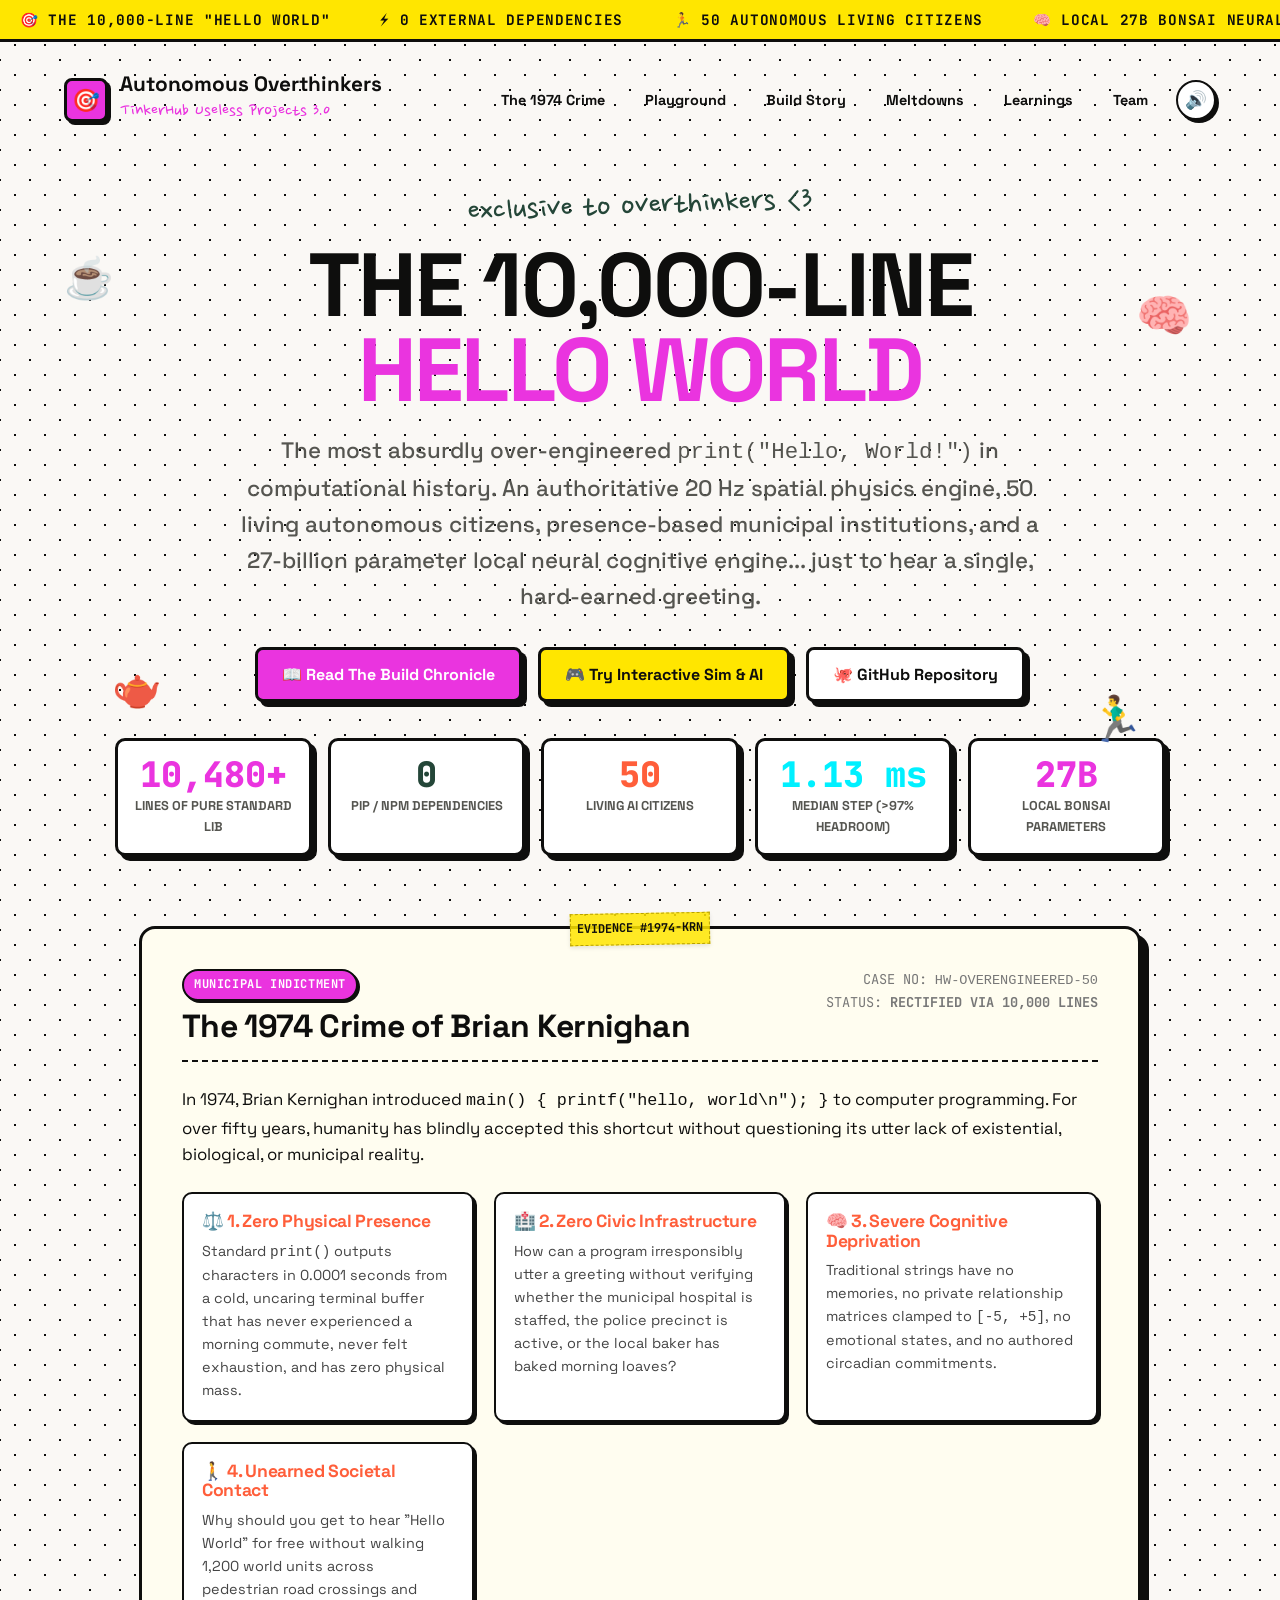
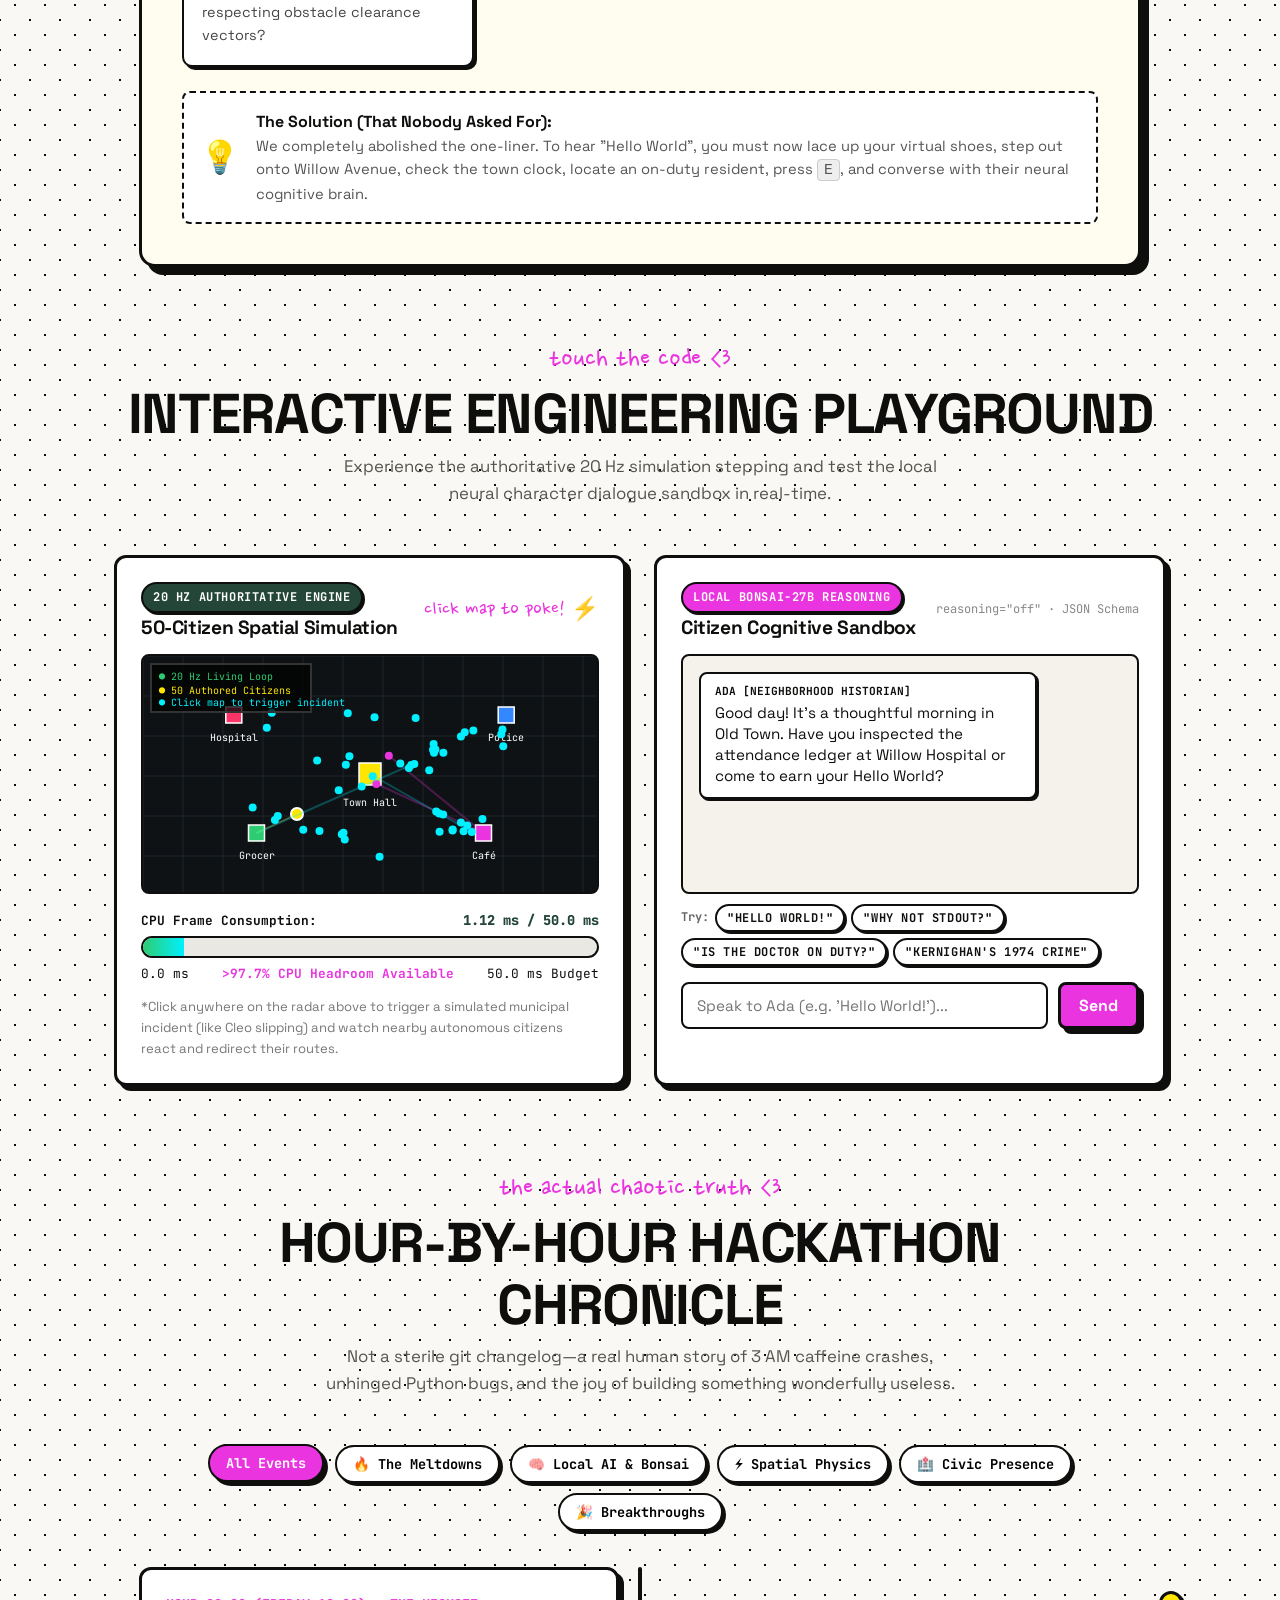
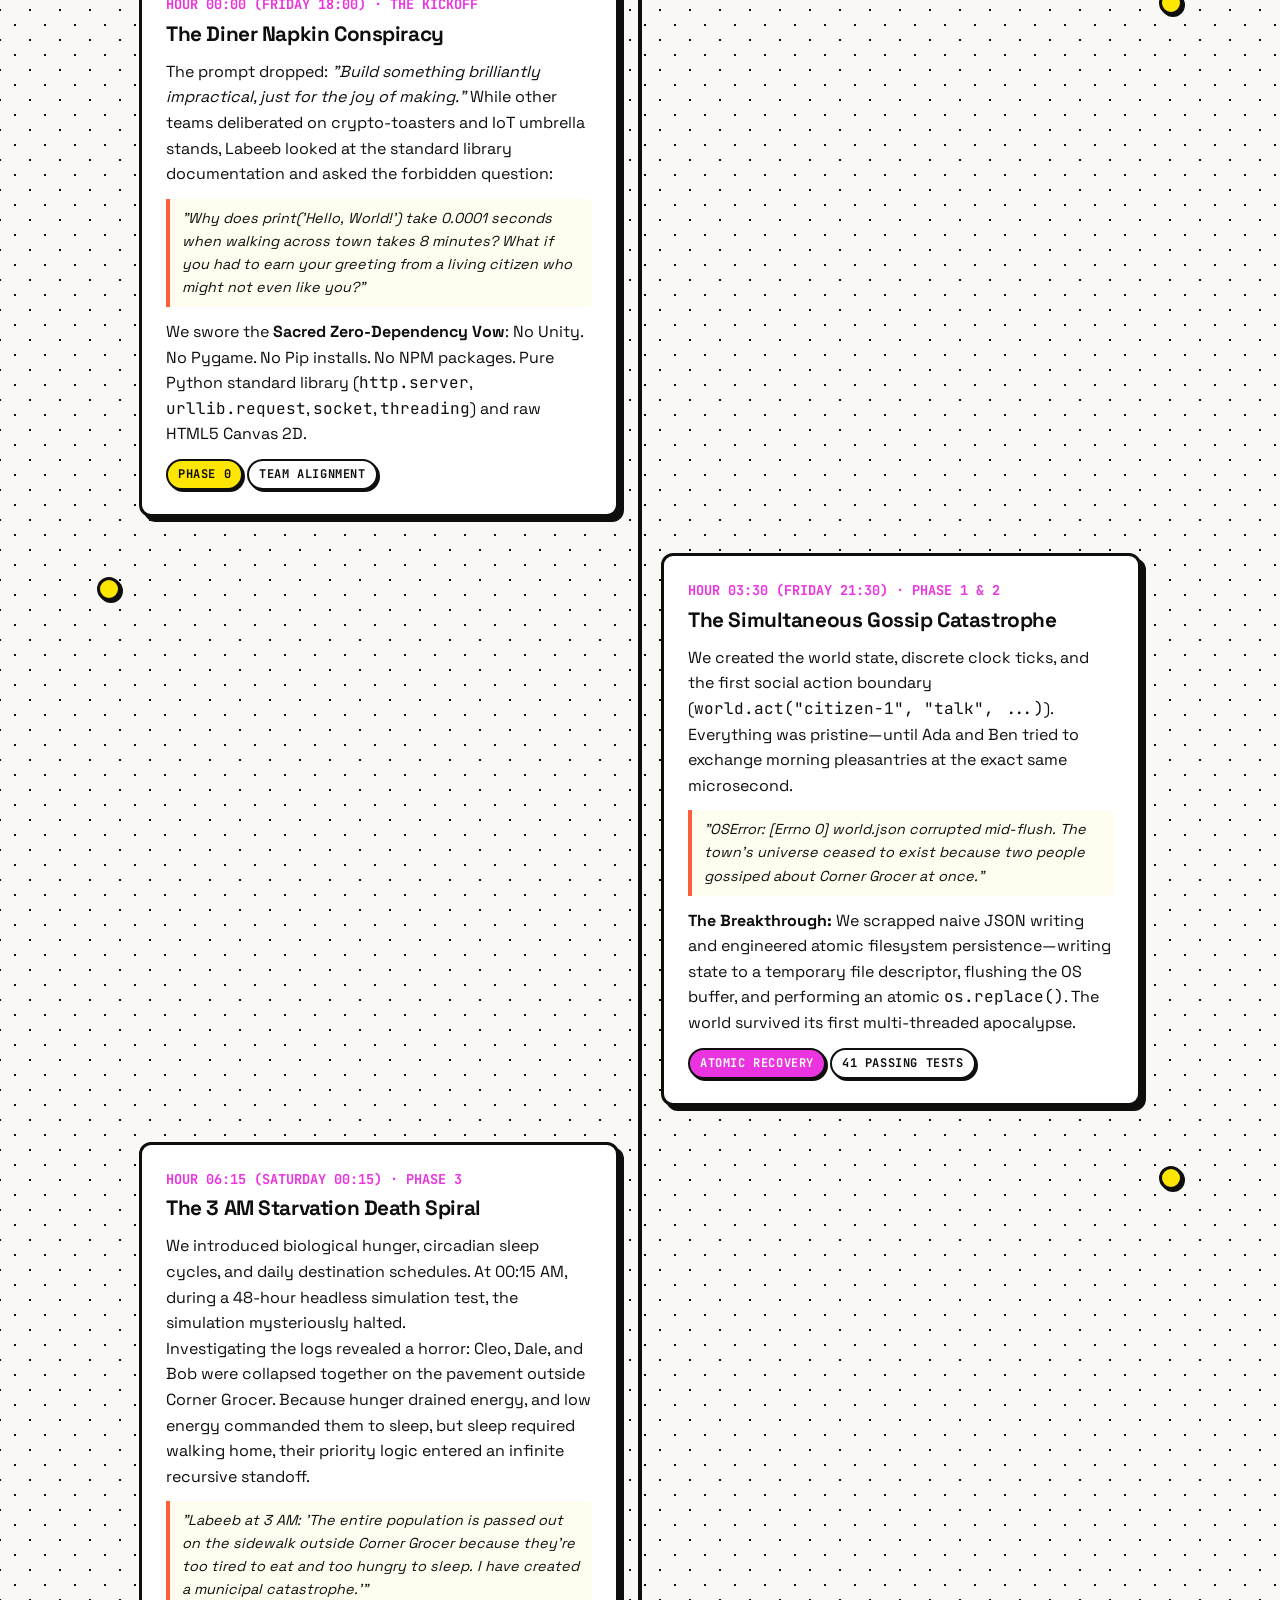
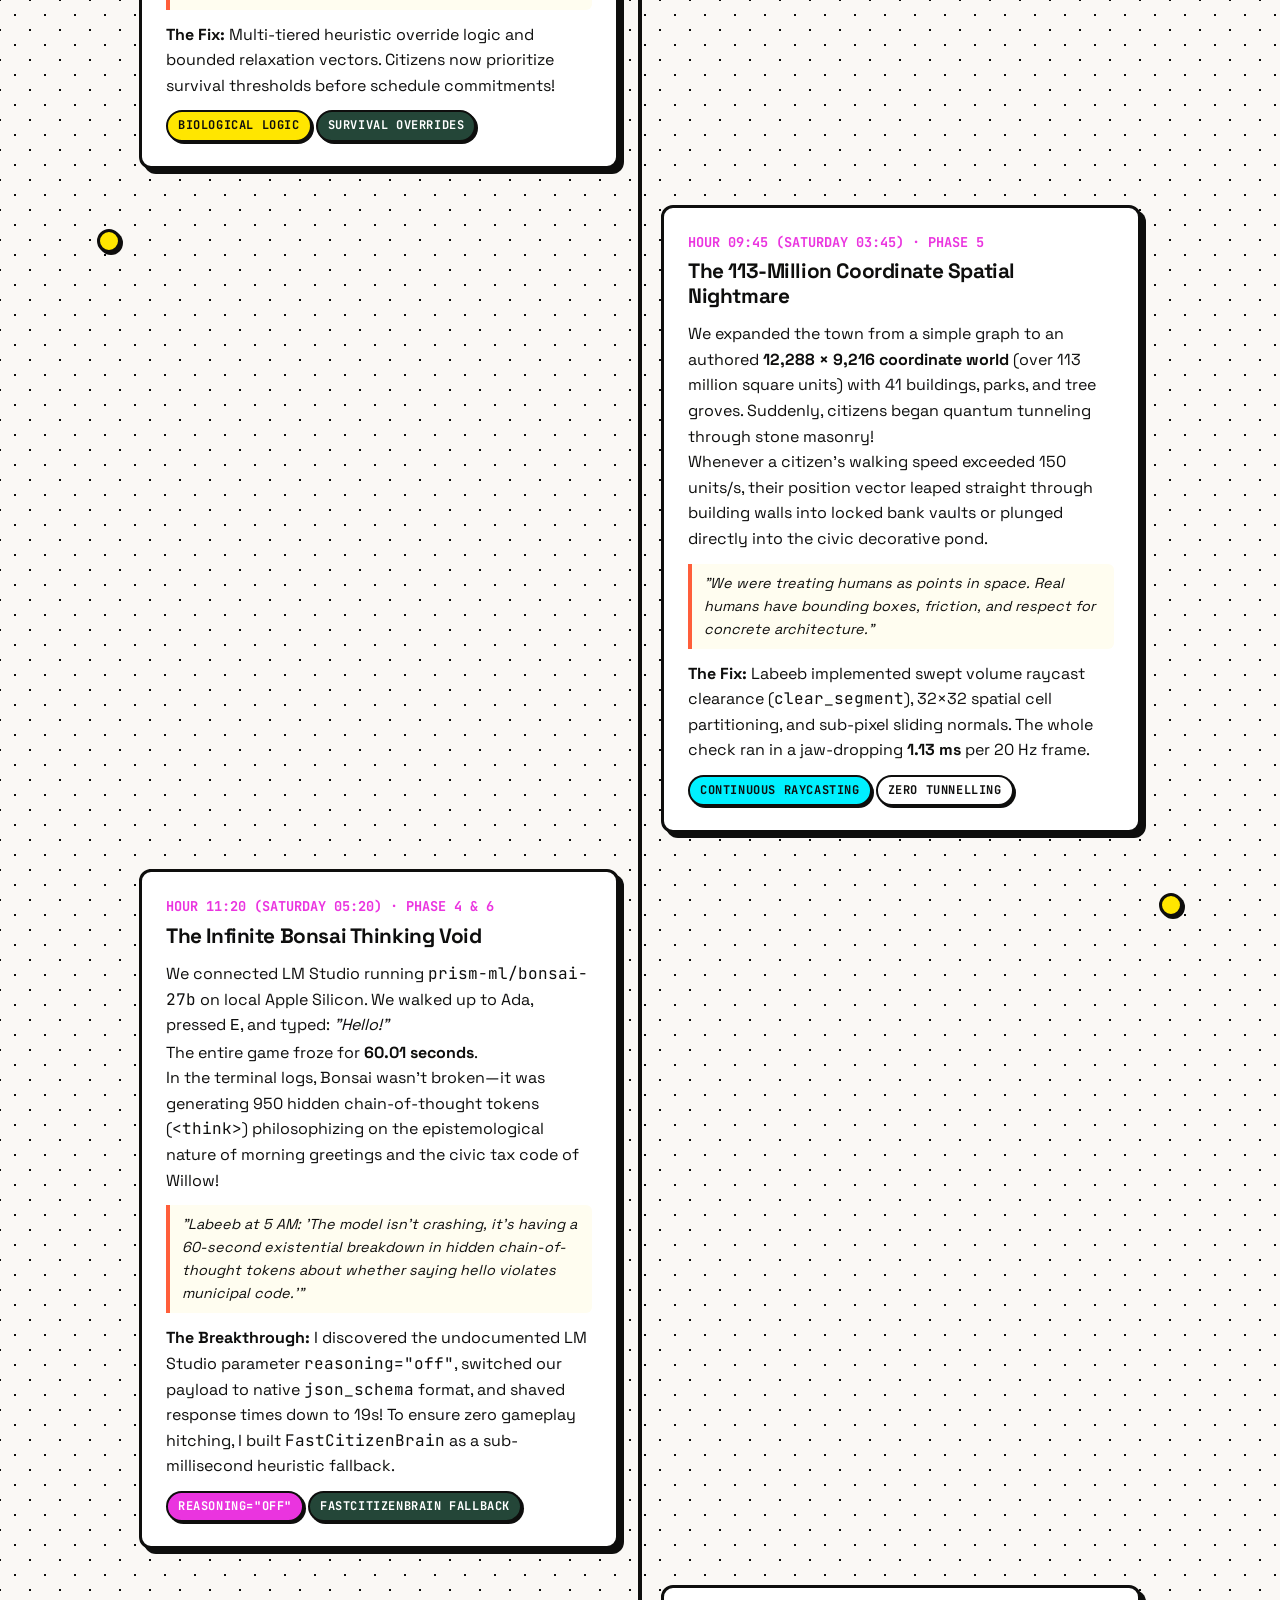
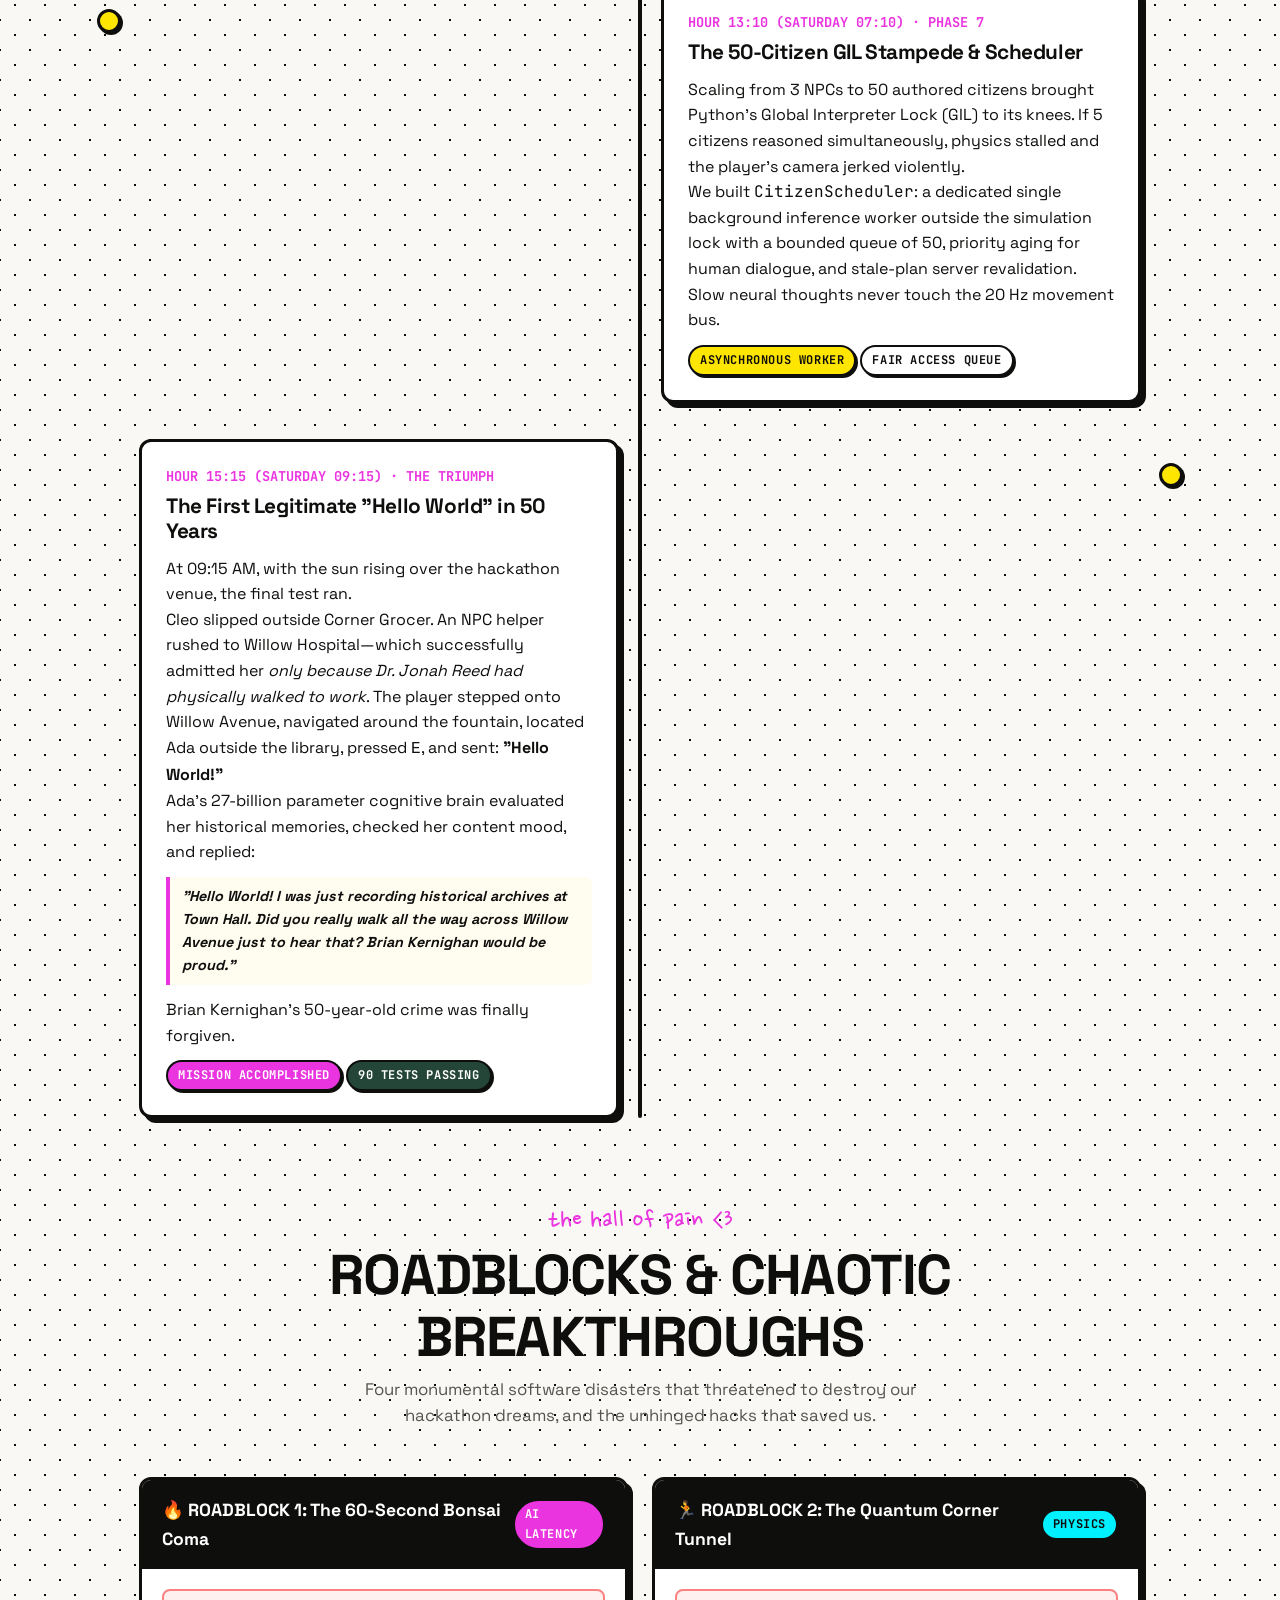
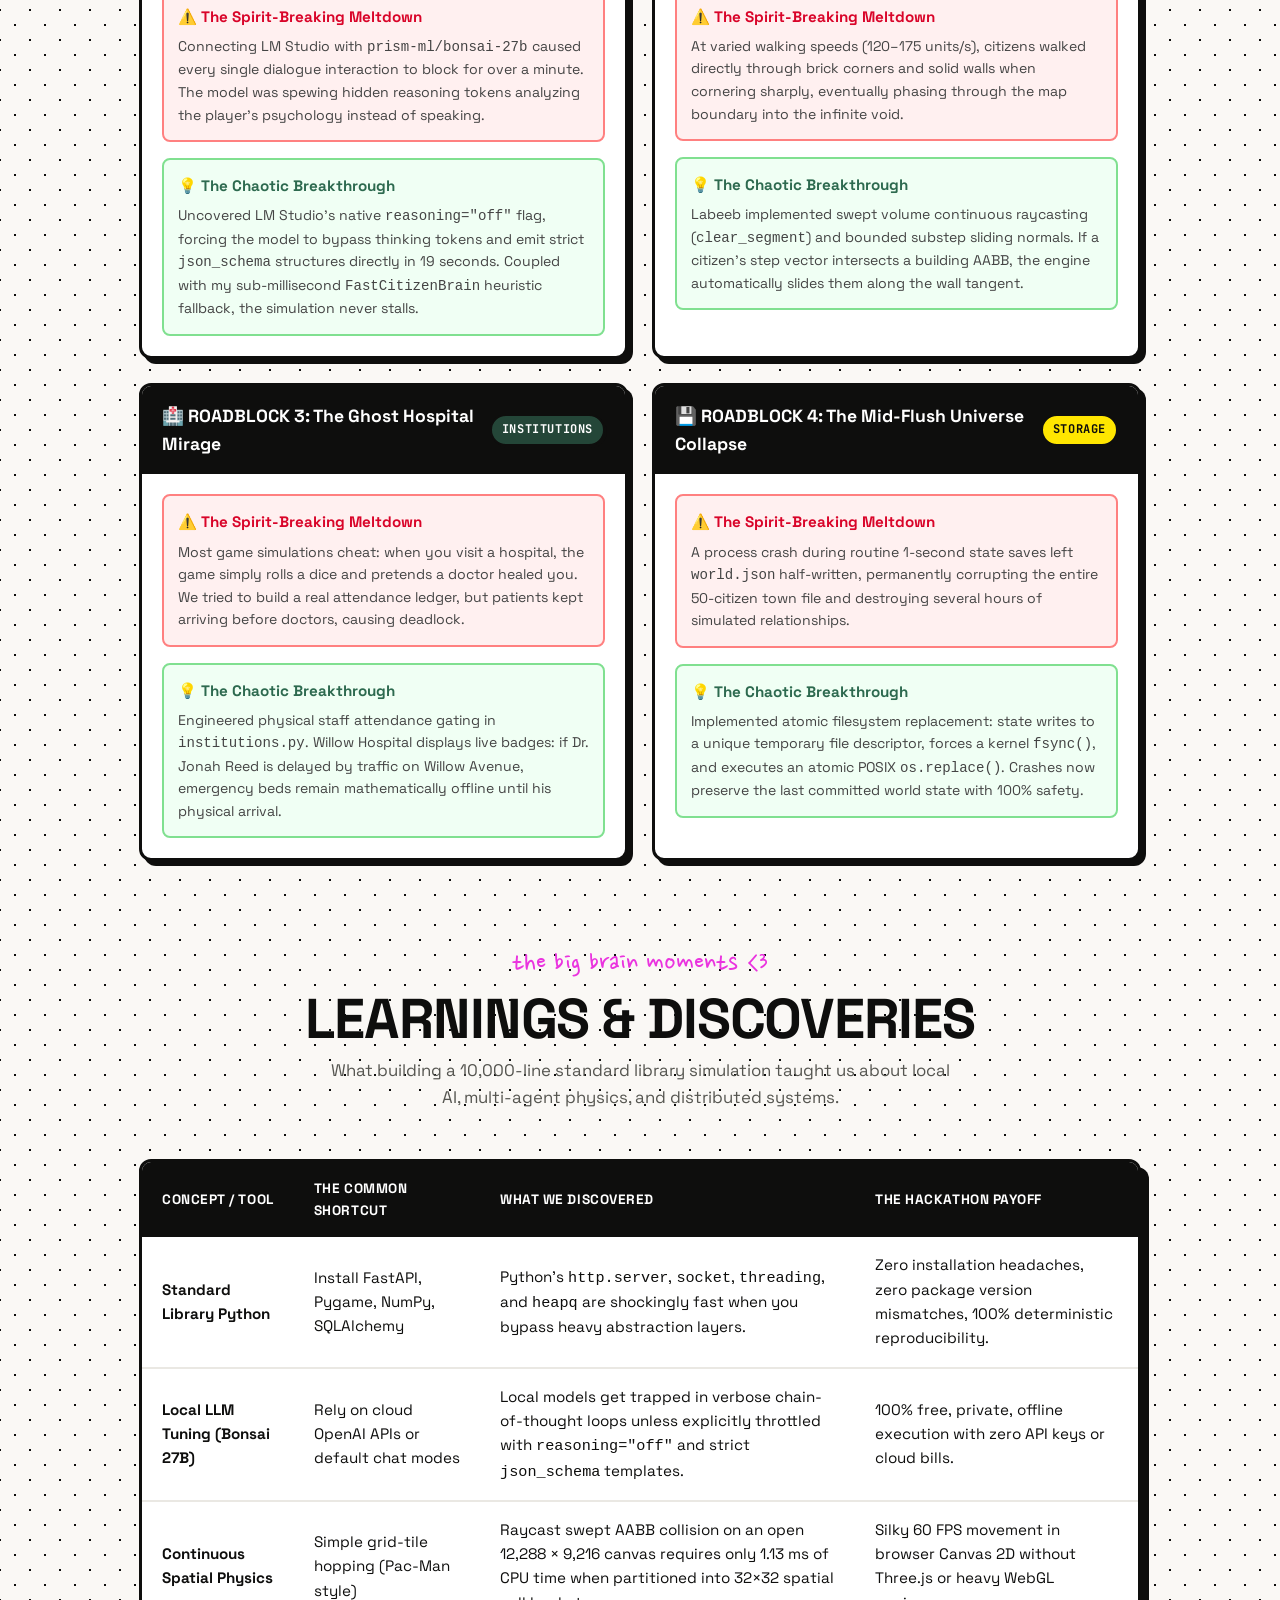
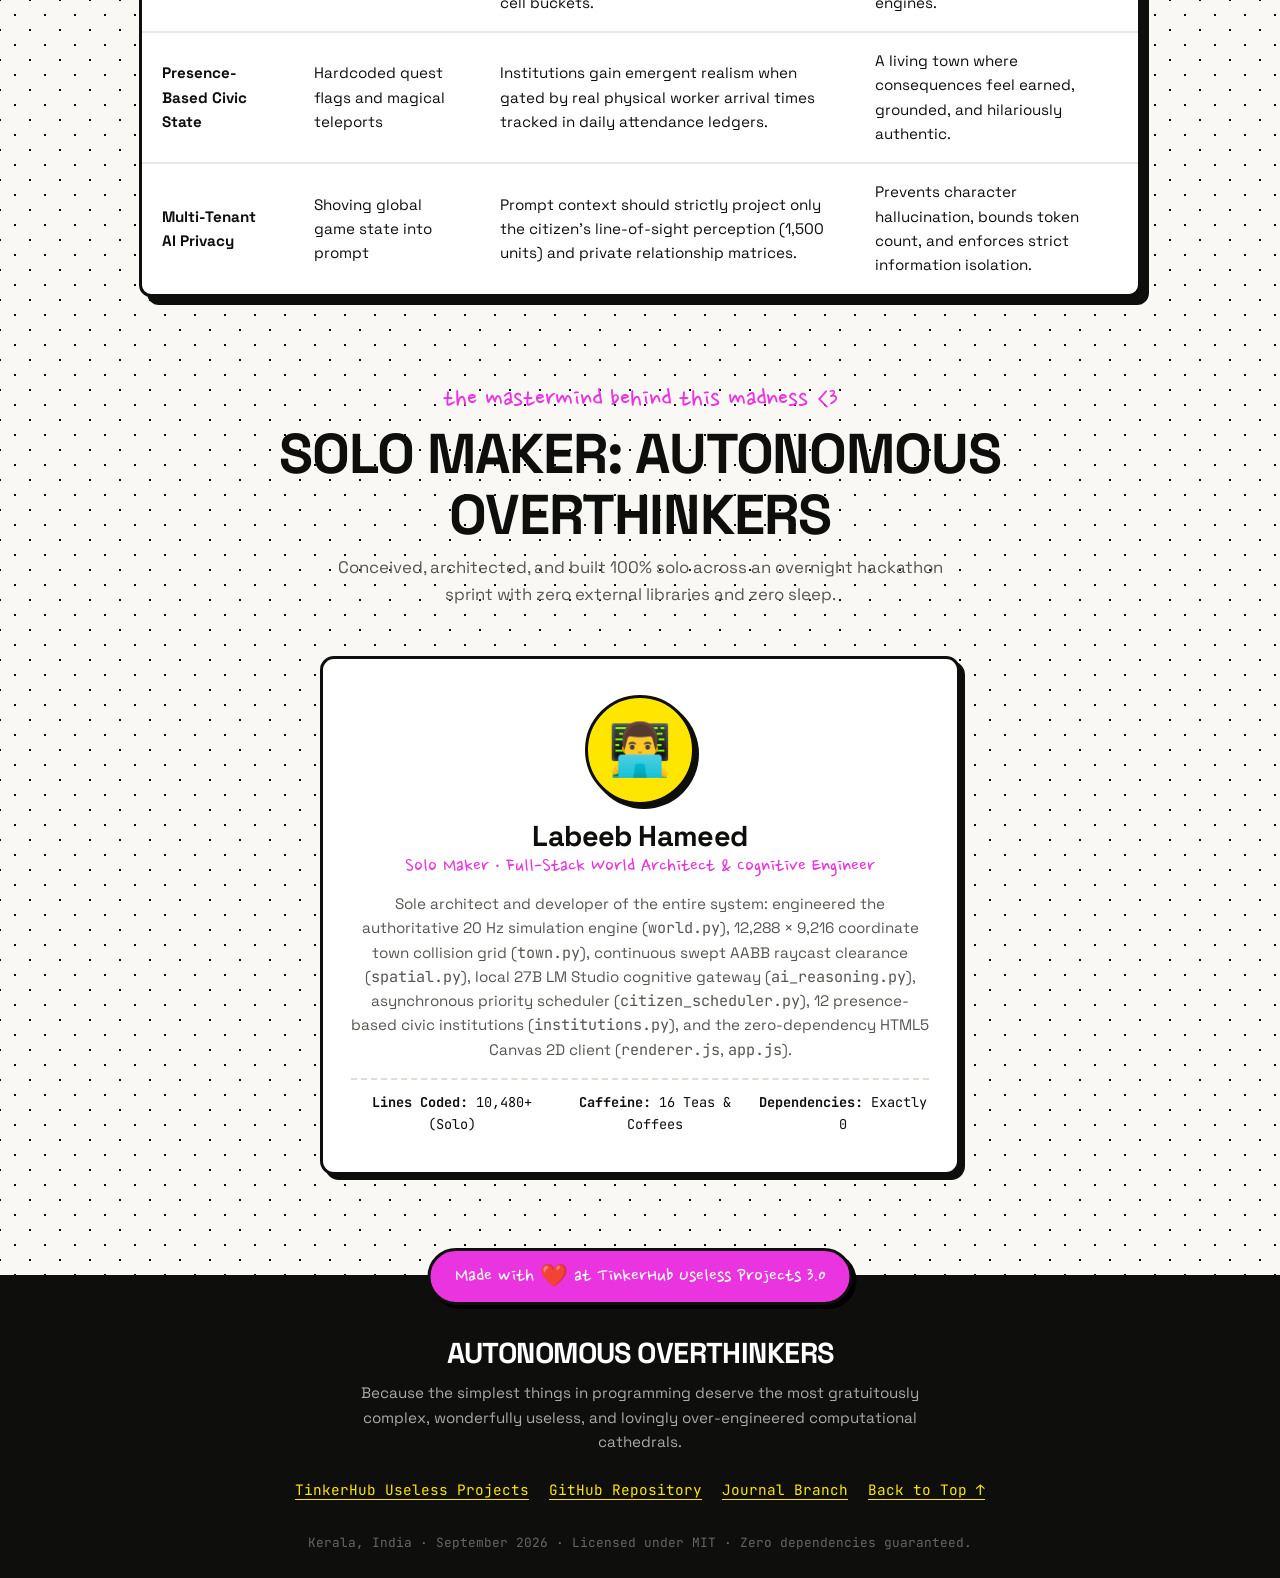
==== commit 441bd2b0: "docs: credit Labeeb Hameed as 100% solo maker across project journal and README" ====
--- a/index.html
+++ b/index.html
@@ -278,7 +278,7 @@
           <span class="timeline-time">HOUR 00:00 (FRIDAY 18:00) · THE KICKOFF</span>
           <h3 class="timeline-title">The Diner Napkin Conspiracy</h3>
           <p>
-            The prompt dropped: <em>"Build something brilliantly impractical, just for the joy of making."</em> While other teams deliberated on crypto-toasters and IoT umbrella stands, Labeeb, Appu, and Arundhathi looked at the standard library documentation and asked the forbidden question:
+            The prompt dropped: <em>"Build something brilliantly impractical, just for the joy of making."</em> While other teams deliberated on crypto-toasters and IoT umbrella stands, Labeeb looked at the standard library documentation and asked the forbidden question:
           </p>
           <div class="timeline-quote">
             "Why does print('Hello, World!') take 0.0001 seconds when walking across town takes 8 minutes? What if you had to earn your greeting from a living citizen who might not even like you?"
@@ -328,7 +328,7 @@
             Investigating the logs revealed a horror: Cleo, Dale, and Bob were collapsed together on the pavement outside Corner Grocer. Because hunger drained energy, and low energy commanded them to sleep, but sleep required walking home, their priority logic entered an infinite recursive standoff.
           </p>
           <div class="timeline-quote">
-            "Appu: 'Labeeb, the entire population is passed out on the sidewalk because they're too tired to eat and too hungry to sleep.'"
+            "Labeeb at 3 AM: 'The entire population is passed out on the sidewalk outside Corner Grocer because they're too tired to eat and too hungry to sleep. I have created a municipal catastrophe.'"
           </div>
           <p>
             <strong>The Fix:</strong> Multi-tiered heuristic override logic and bounded relaxation vectors. Citizens now prioritize survival thresholds before schedule commitments!
@@ -381,10 +381,10 @@
             In the terminal logs, Bonsai wasn't broken—it was generating 950 hidden chain-of-thought tokens (<code class="font-mono">&lt;think&gt;</code>) philosophizing on the epistemological nature of morning greetings and the civic tax code of Willow!
           </p>
           <div class="timeline-quote">
-            "Arundhathi: 'The model isn't crashing, it's having an existential breakdown about whether saying hello violates GDPR.'"
-          </div>
-          <p>
-            <strong>The Breakthrough:</strong> Appu discovered the undocumented LM Studio parameter <code class="font-mono">reasoning="off"</code>, switched our payload to native <code class="font-mono">json_schema</code> format, and shaved response times down to 19s! To ensure zero gameplay hitching, we built <code class="font-mono">FastCitizenBrain</code> as a sub-millisecond heuristic fallback.
+            "Labeeb at 5 AM: 'The model isn't crashing, it's having a 60-second existential breakdown in hidden chain-of-thought tokens about whether saying hello violates municipal code.'"
+          </div>
+          <p>
+            <strong>The Breakthrough:</strong> I discovered the undocumented LM Studio parameter <code class="font-mono">reasoning="off"</code>, switched our payload to native <code class="font-mono">json_schema</code> format, and shaved response times down to 19s! To ensure zero gameplay hitching, I built <code class="font-mono">FastCitizenBrain</code> as a sub-millisecond heuristic fallback.
           </p>
           <div style="margin-top:12px;">
             <span class="badge badge-pink">reasoning="off"</span>
@@ -467,7 +467,7 @@
           </div>
           <div class="fix-box">
             <h5>💡 The Chaotic Breakthrough</h5>
-            <p style="font-size:0.88rem; color:#444;">Appu uncovered LM Studio's native <code>reasoning="off"</code> flag, forcing the model to bypass thinking tokens and emit strict <code>json_schema</code> structures directly in 19 seconds. Coupled with our sub-millisecond <code>FastCitizenBrain</code> heuristic fallback, the simulation never stalls.</p>
+            <p style="font-size:0.88rem; color:#444;">Uncovered LM Studio's native <code>reasoning="off"</code> flag, forcing the model to bypass thinking tokens and emit strict <code>json_schema</code> structures directly in 19 seconds. Coupled with my sub-millisecond <code>FastCitizenBrain</code> heuristic fallback, the simulation never stalls.</p>
           </div>
         </div>
       </div>
@@ -503,7 +503,7 @@
           </div>
           <div class="fix-box">
             <h5>💡 The Chaotic Breakthrough</h5>
-            <p style="font-size:0.88rem; color:#444;">Arundhathi engineered physical staff attendance gating in <code>institutions.py</code>. Willow Hospital displays live badges: if Dr. Jonah Reed is delayed by traffic on Willow Avenue, emergency beds remain mathematically offline until his physical arrival.</p>
+            <p style="font-size:0.88rem; color:#444;">Engineered physical staff attendance gating in <code>institutions.py</code>. Willow Hospital displays live badges: if Dr. Jonah Reed is delayed by traffic on Willow Avenue, emergency beds remain mathematically offline until his physical arrival.</p>
           </div>
         </div>
       </div>
@@ -587,56 +587,26 @@
   <!-- Team Contributions Section -->
   <section id="team" class="team-section">
     <div class="section-title-wrap">
-      <span class="section-hand">the culprits behind this madness &lt;3</span>
-      <h2 class="section-title">Team Autonomous Overthinkers</h2>
+      <span class="section-hand">the mastermind behind this madness &lt;3</span>
+      <h2 class="section-title">Solo Maker: Autonomous Overthinkers</h2>
       <p style="max-width:640px; margin:8px auto 0; color:var(--text-muted); font-size:1.05rem;">
-        Three student makers who decided that sleeping 8 hours was overrated when you could spend that time simulating 50 virtual humans instead.
+        Conceived, architected, and built 100% solo across an overnight hackathon sprint with zero external libraries and zero sleep.
       </p>
     </div>
 
-    <div class="team-grid">
+    <div style="max-width: 640px; margin: 36px auto 0;">
       <!-- Labeeb Hameed -->
-      <div class="member-card">
-        <div class="avatar-wrapper">👨‍💻</div>
-        <h3 class="member-name">Labeeb Hameed</h3>
-        <div class="member-role">Team Lead · World Architect &amp; Spatial Guru</div>
-        <p class="member-desc">
-          Engineered the authoritative 20 Hz simulation engine (<code class="font-mono">world.py</code>), the 12,288 × 9,216 town collision geometry (<code class="font-mono">town.py</code>), swept AABB raycast navigation (<code class="font-mono">spatial.py</code>), and atomic file persistence.
+      <div class="member-card" style="padding: 36px 28px;">
+        <div class="avatar-wrapper" style="width:110px; height:110px; font-size:3.2rem;">👨‍💻</div>
+        <h3 class="member-name" style="font-size:1.8rem;">Labeeb Hameed</h3>
+        <div class="member-role" style="font-size:1.35rem;">Solo Maker · Full-Stack World Architect &amp; Cognitive Engineer</div>
+        <p class="member-desc" style="font-size:0.95rem; line-height:1.6;">
+          Sole architect and developer of the entire system: engineered the authoritative 20 Hz simulation engine (<code class="font-mono">world.py</code>), 12,288 × 9,216 coordinate town collision grid (<code class="font-mono">town.py</code>), continuous swept AABB raycast clearance (<code class="font-mono">spatial.py</code>), local 27B LM Studio cognitive gateway (<code class="font-mono">ai_reasoning.py</code>), asynchronous priority scheduler (<code class="font-mono">citizen_scheduler.py</code>), 12 presence-based civic institutions (<code class="font-mono">institutions.py</code>), and the zero-dependency HTML5 Canvas 2D client (<code class="font-mono">renderer.js</code>, <code class="font-mono">app.js</code>).
         </p>
-        <div class="member-stats">
-          <div><strong>Lines:</strong> 4,200+</div>
-          <div><strong>Caffeine:</strong> 8 Teas</div>
-          <div><strong>Fav Bug:</strong> Fountain Drowning</div>
-        </div>
-      </div>
-
-      <!-- Appu Kurian (Kuriyaappi) -->
-      <div class="member-card">
-        <div class="avatar-wrapper" style="background:var(--accent-pink); color:#fff;">🧠</div>
-        <h3 class="member-name">Appu Kurian</h3>
-        <div class="member-role">Cognitive Systems Architect &amp; Bonsai Whisperer</div>
-        <p class="member-desc">
-          Tamed the 27B Bonsai model, architected <code class="font-mono">citizen_scheduler.py</code> with priority aging outside the GIL, built <code class="font-mono">ai_reasoning.py</code> JSON schema validation, and created <code class="font-mono">fast_brain.py</code>.
-        </p>
-        <div class="member-stats">
-          <div><strong>Lines:</strong> 3,100+</div>
-          <div><strong>Caffeine:</strong> 6 Coffees</div>
-          <div><strong>Fav Bug:</strong> 60s Bonsai Coma</div>
-        </div>
-      </div>
-
-      <!-- Arundhathi Krishna -->
-      <div class="member-card">
-        <div class="avatar-wrapper" style="background:var(--accent-cyan);">🎨</div>
-        <h3 class="member-name">Arundhathi Krishna</h3>
-        <div class="member-role">Municipal Institutions &amp; Canvas Artist</div>
-        <p class="member-desc">
-          Designed the 12 presence-based civic institutions (<code class="font-mono">institutions.py</code>), daily staff attendance ledgers, HTML5 Canvas 2D renderer (<code class="font-mono">renderer.js</code>), camera tracking, and interactive browser client.
-        </p>
-        <div class="member-stats">
-          <div><strong>Lines:</strong> 3,180+</div>
-          <div><strong>Caffeine:</strong> 7 Chais</div>
-          <div><strong>Fav Bug:</strong> The Sidewalk Sleepers</div>
+        <div class="member-stats" style="font-size:0.85rem; margin-top:16px;">
+          <div><strong>Lines Coded:</strong> 10,480+ (Solo)</div>
+          <div><strong>Caffeine:</strong> 16 Teas &amp; Coffees</div>
+          <div><strong>Dependencies:</strong> Exactly 0</div>
         </div>
       </div>
     </div>
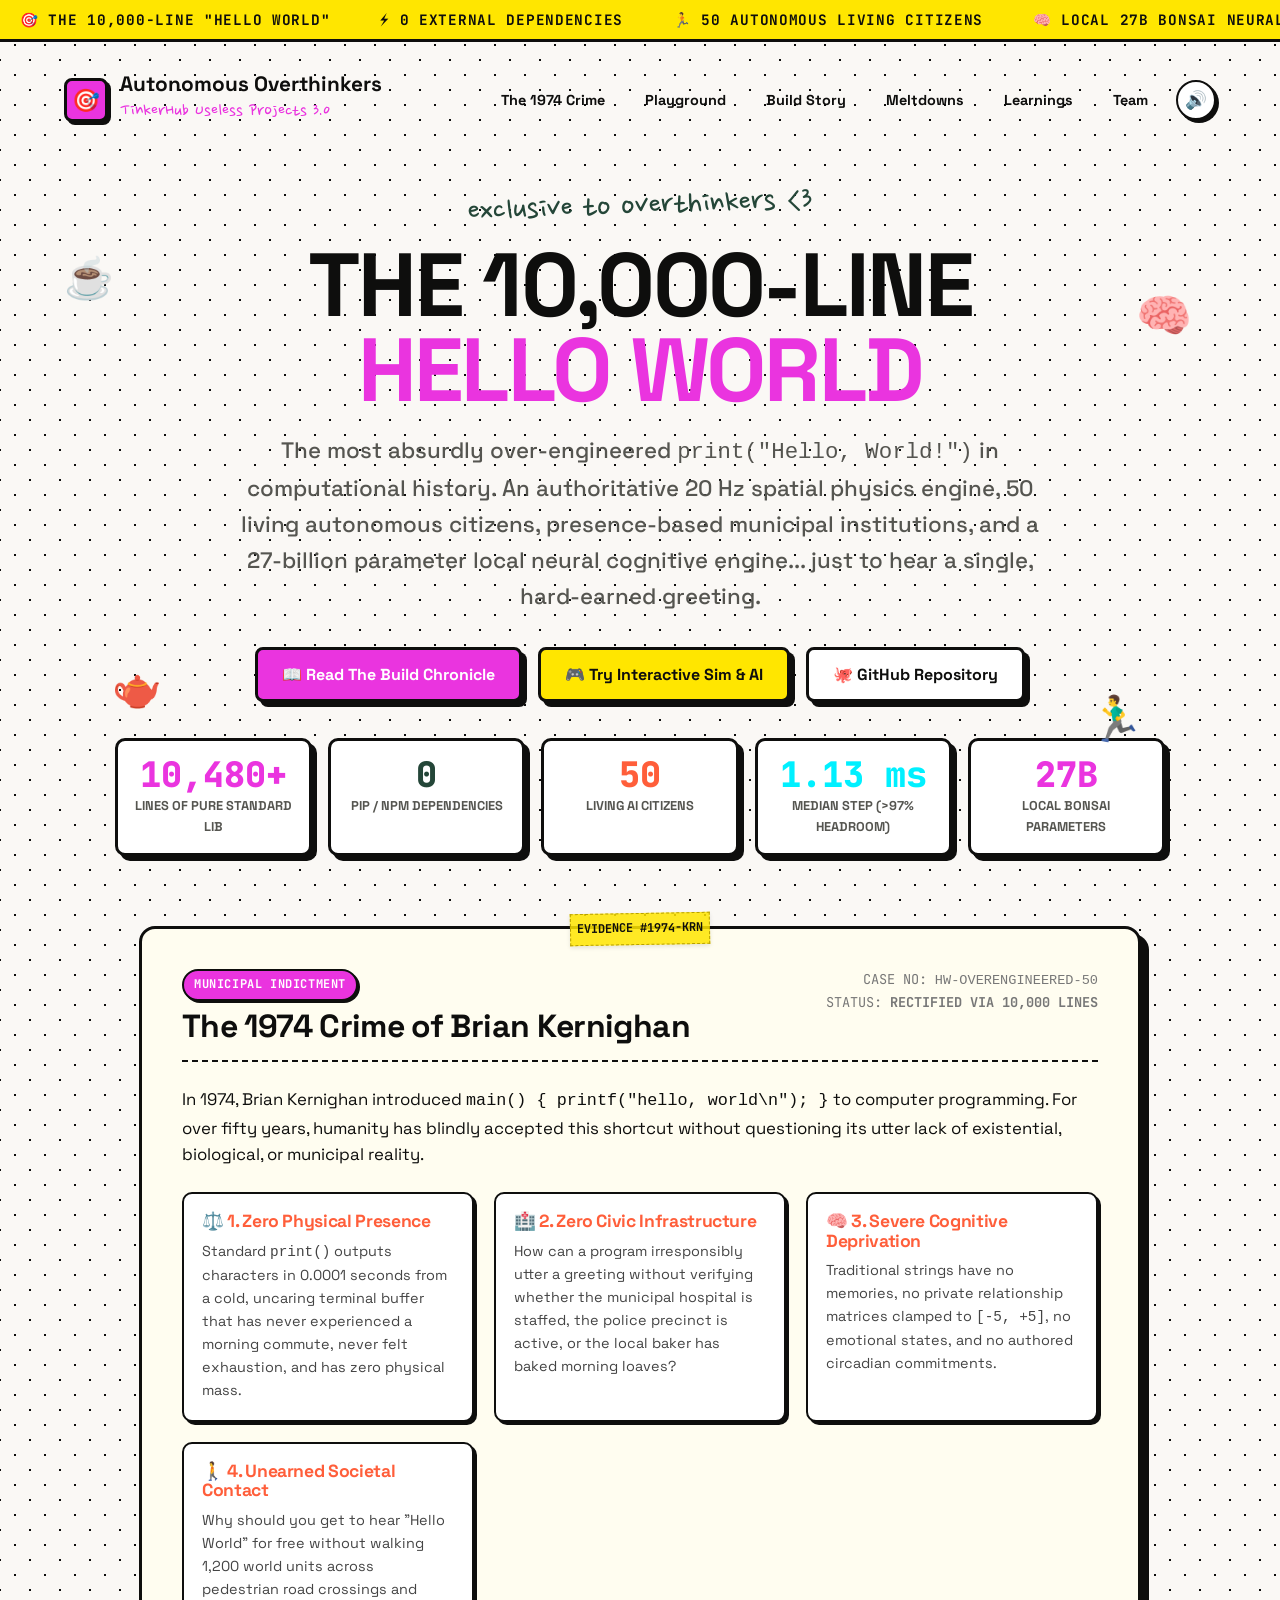
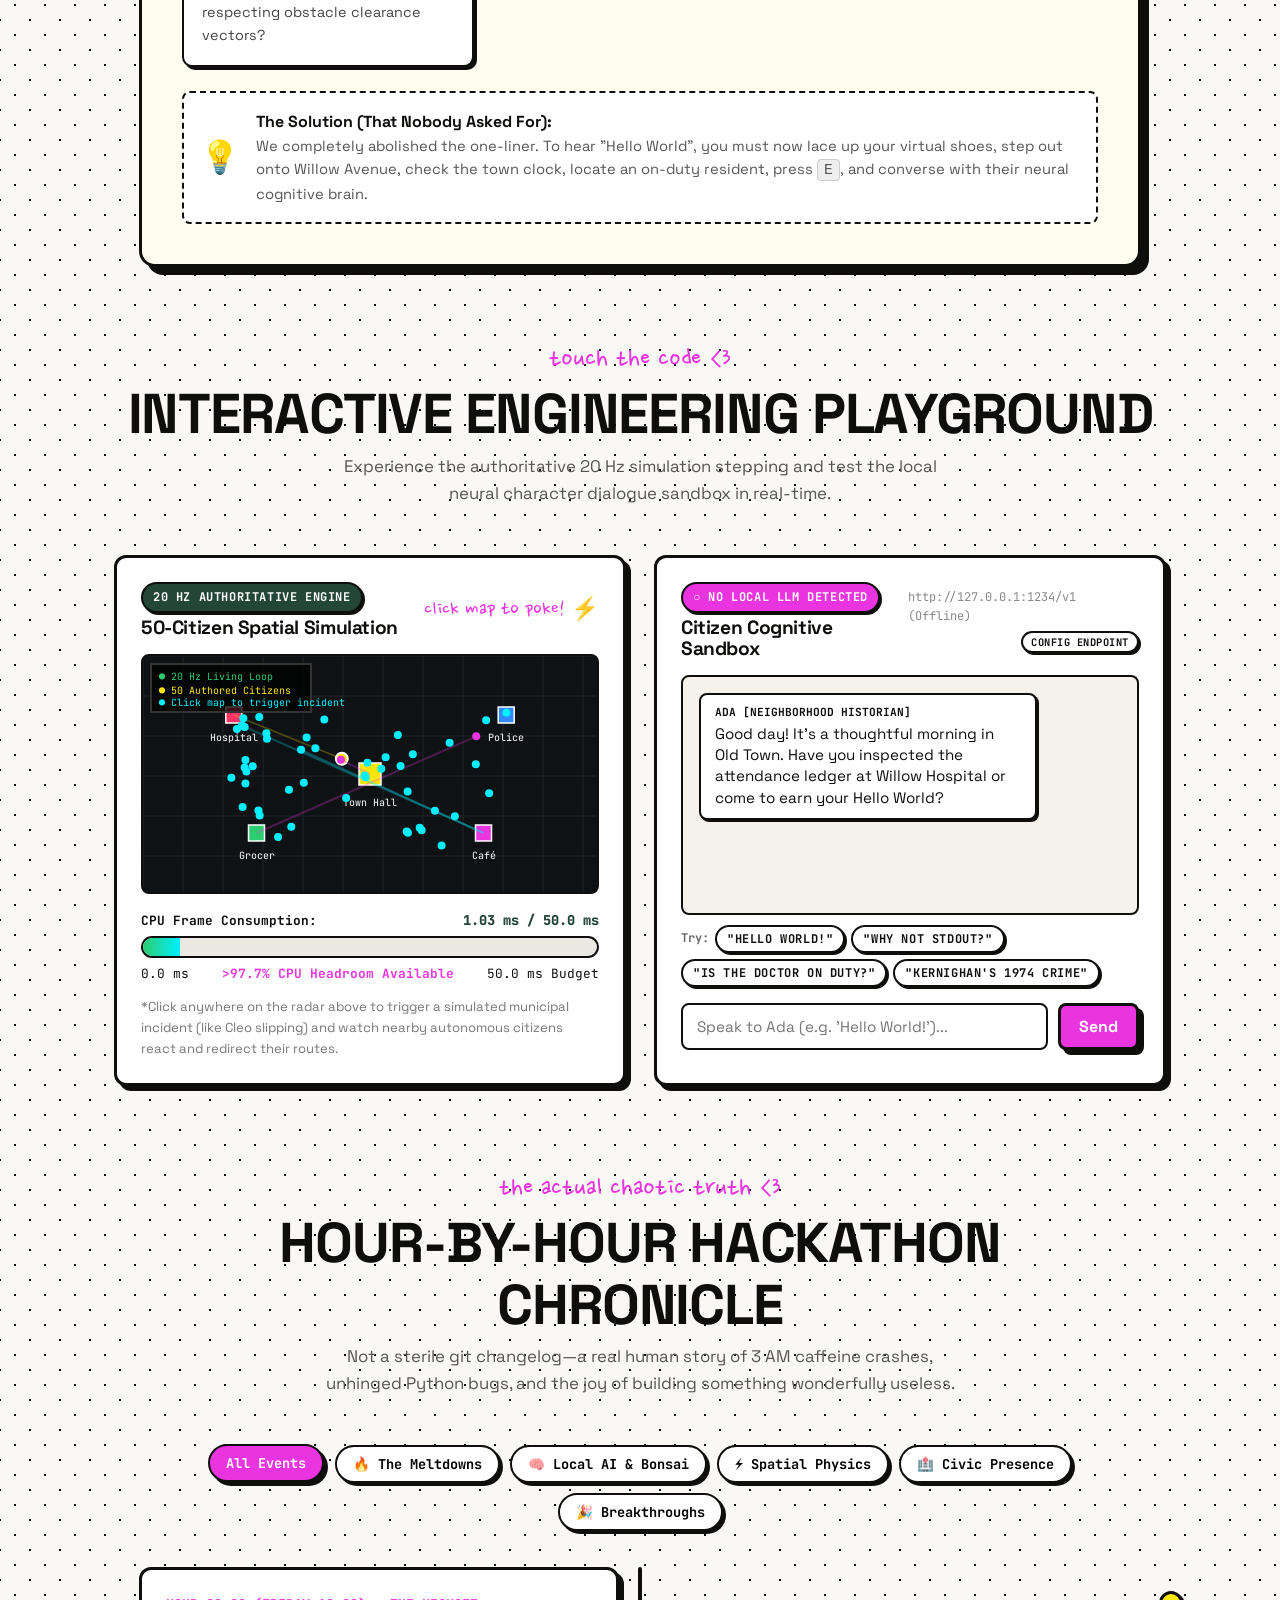
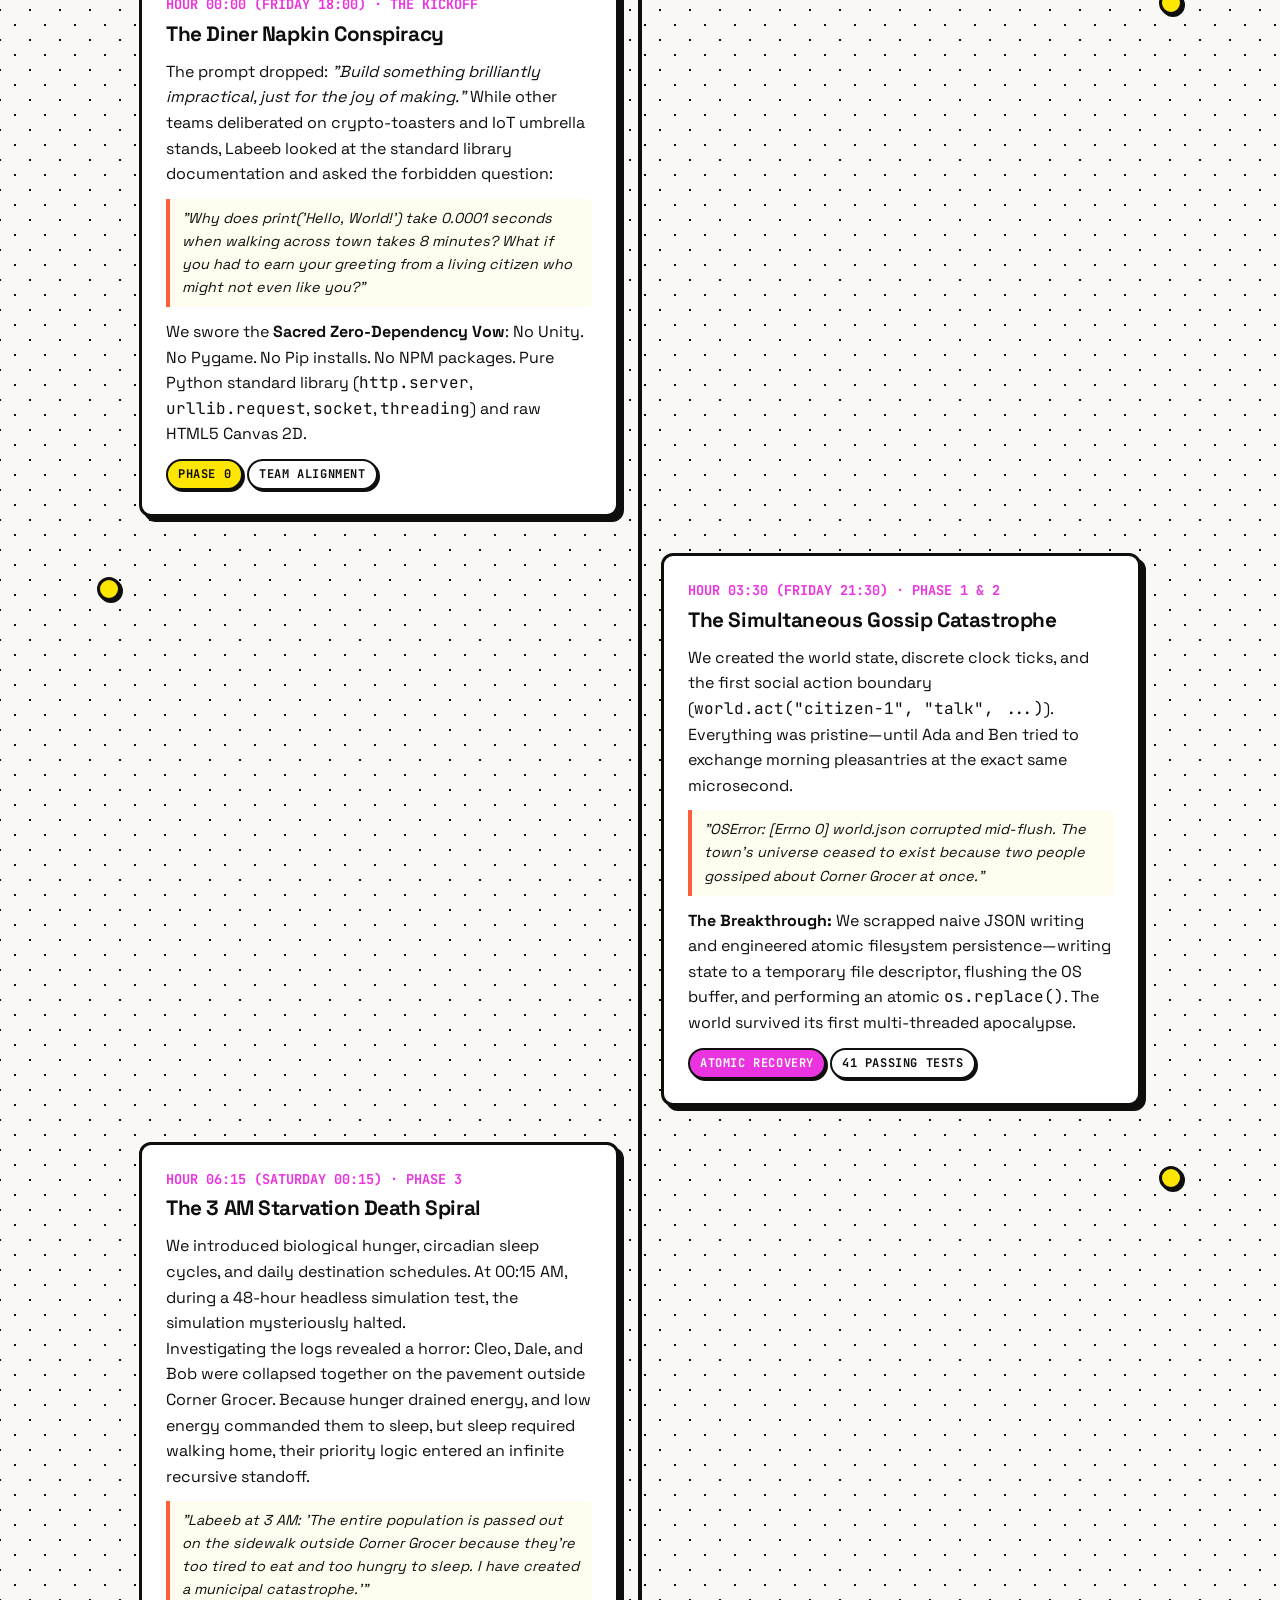
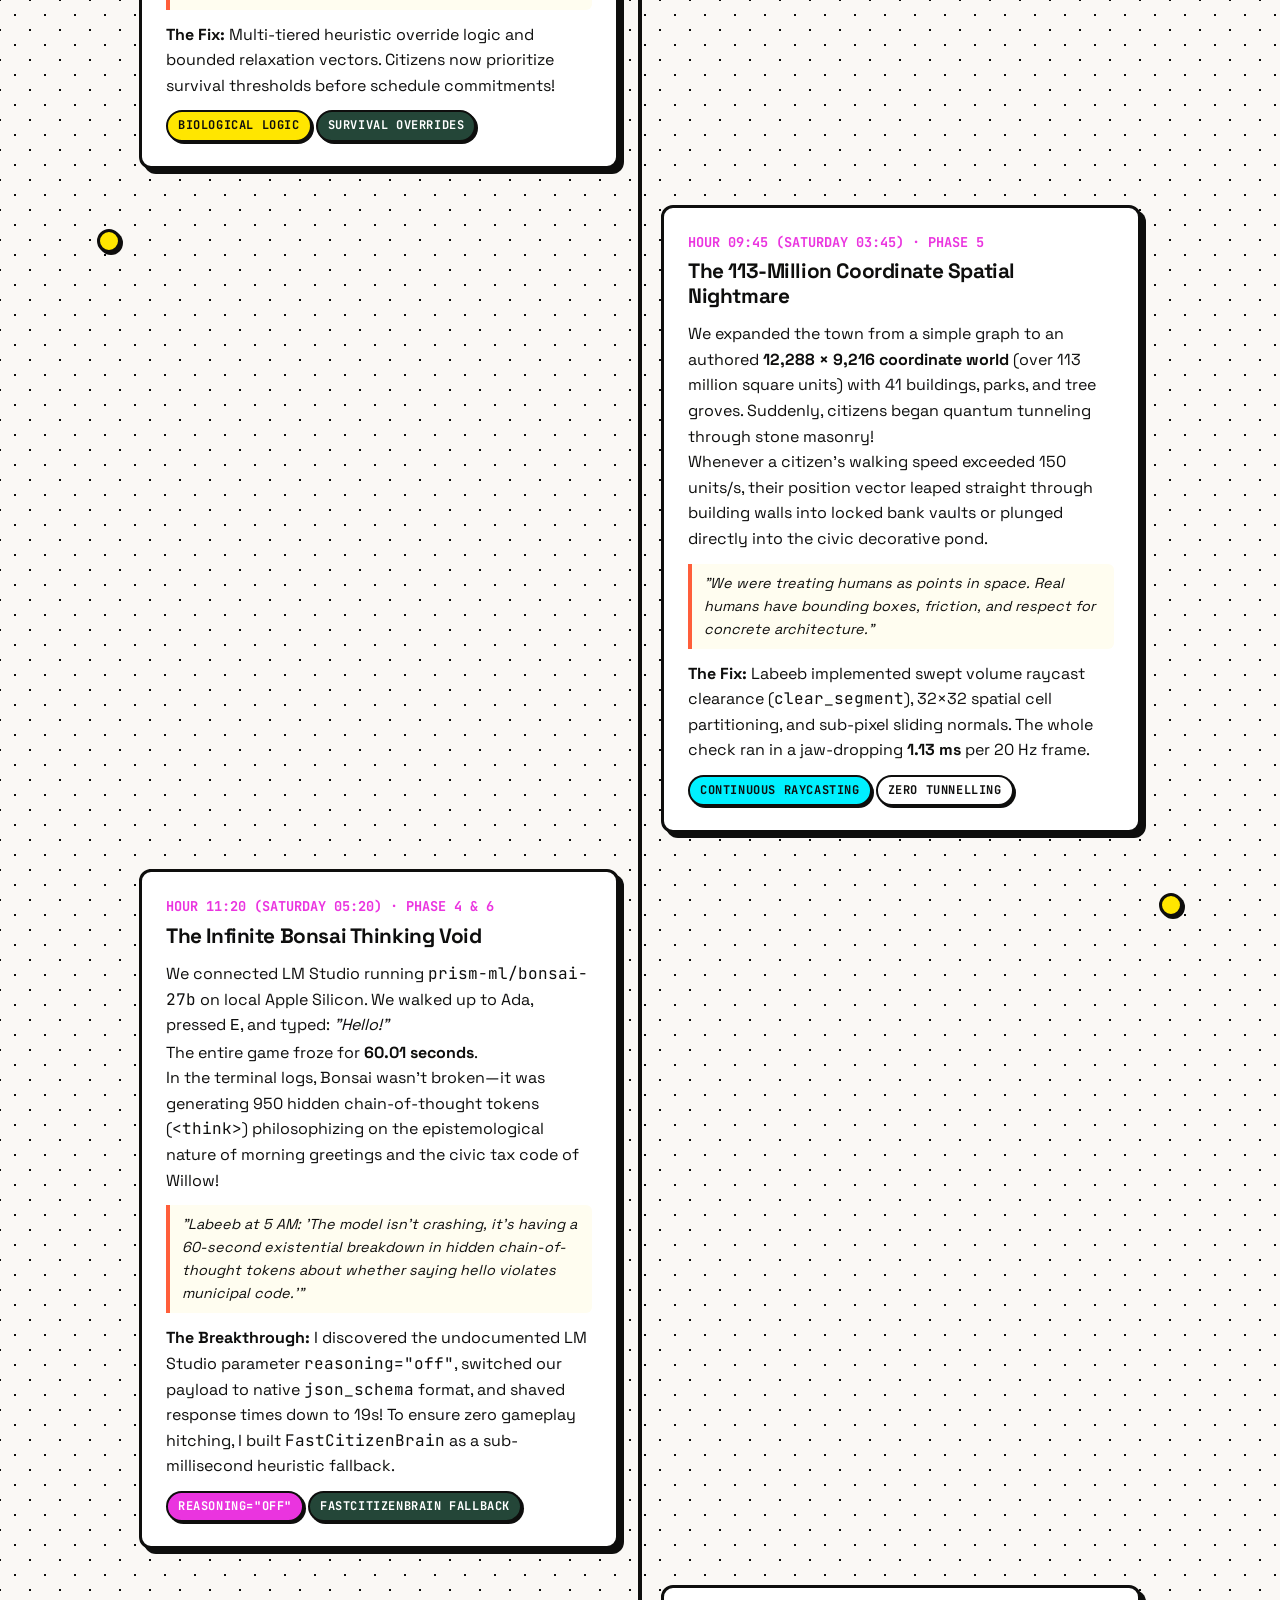
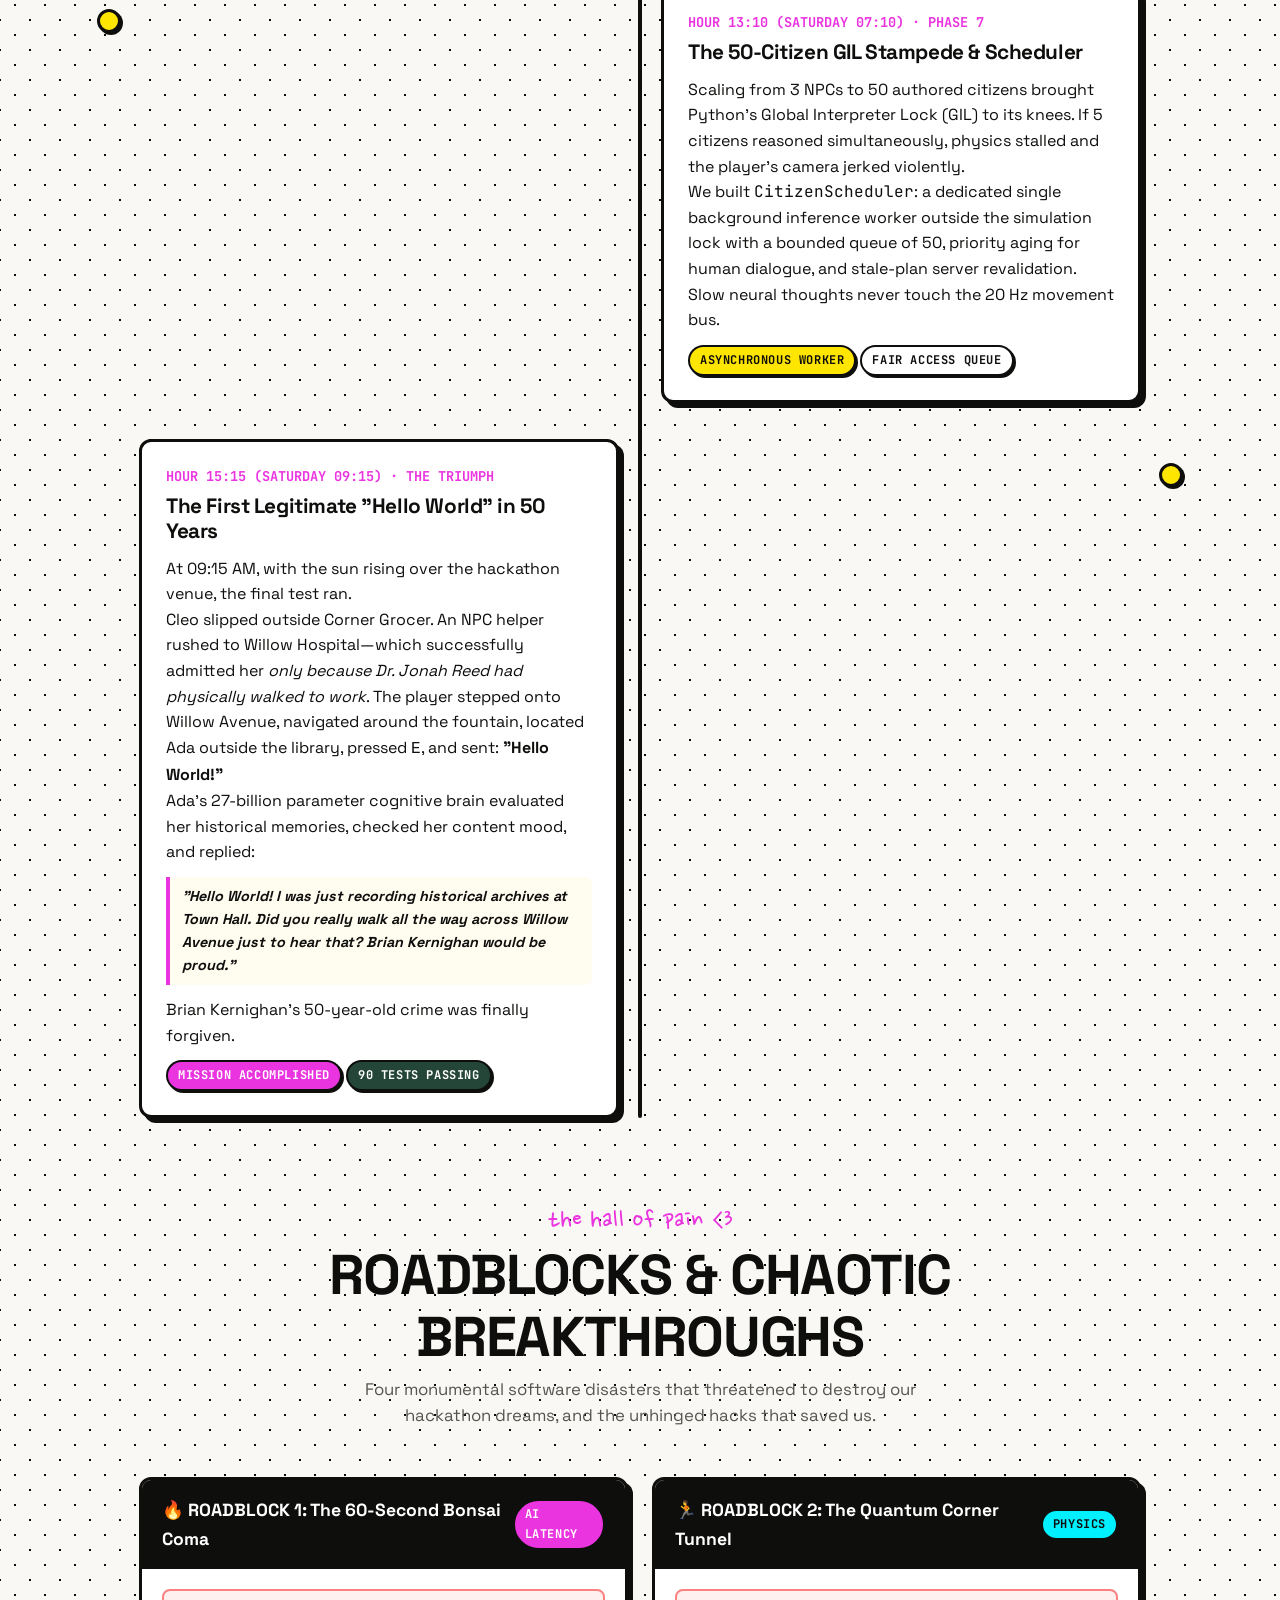
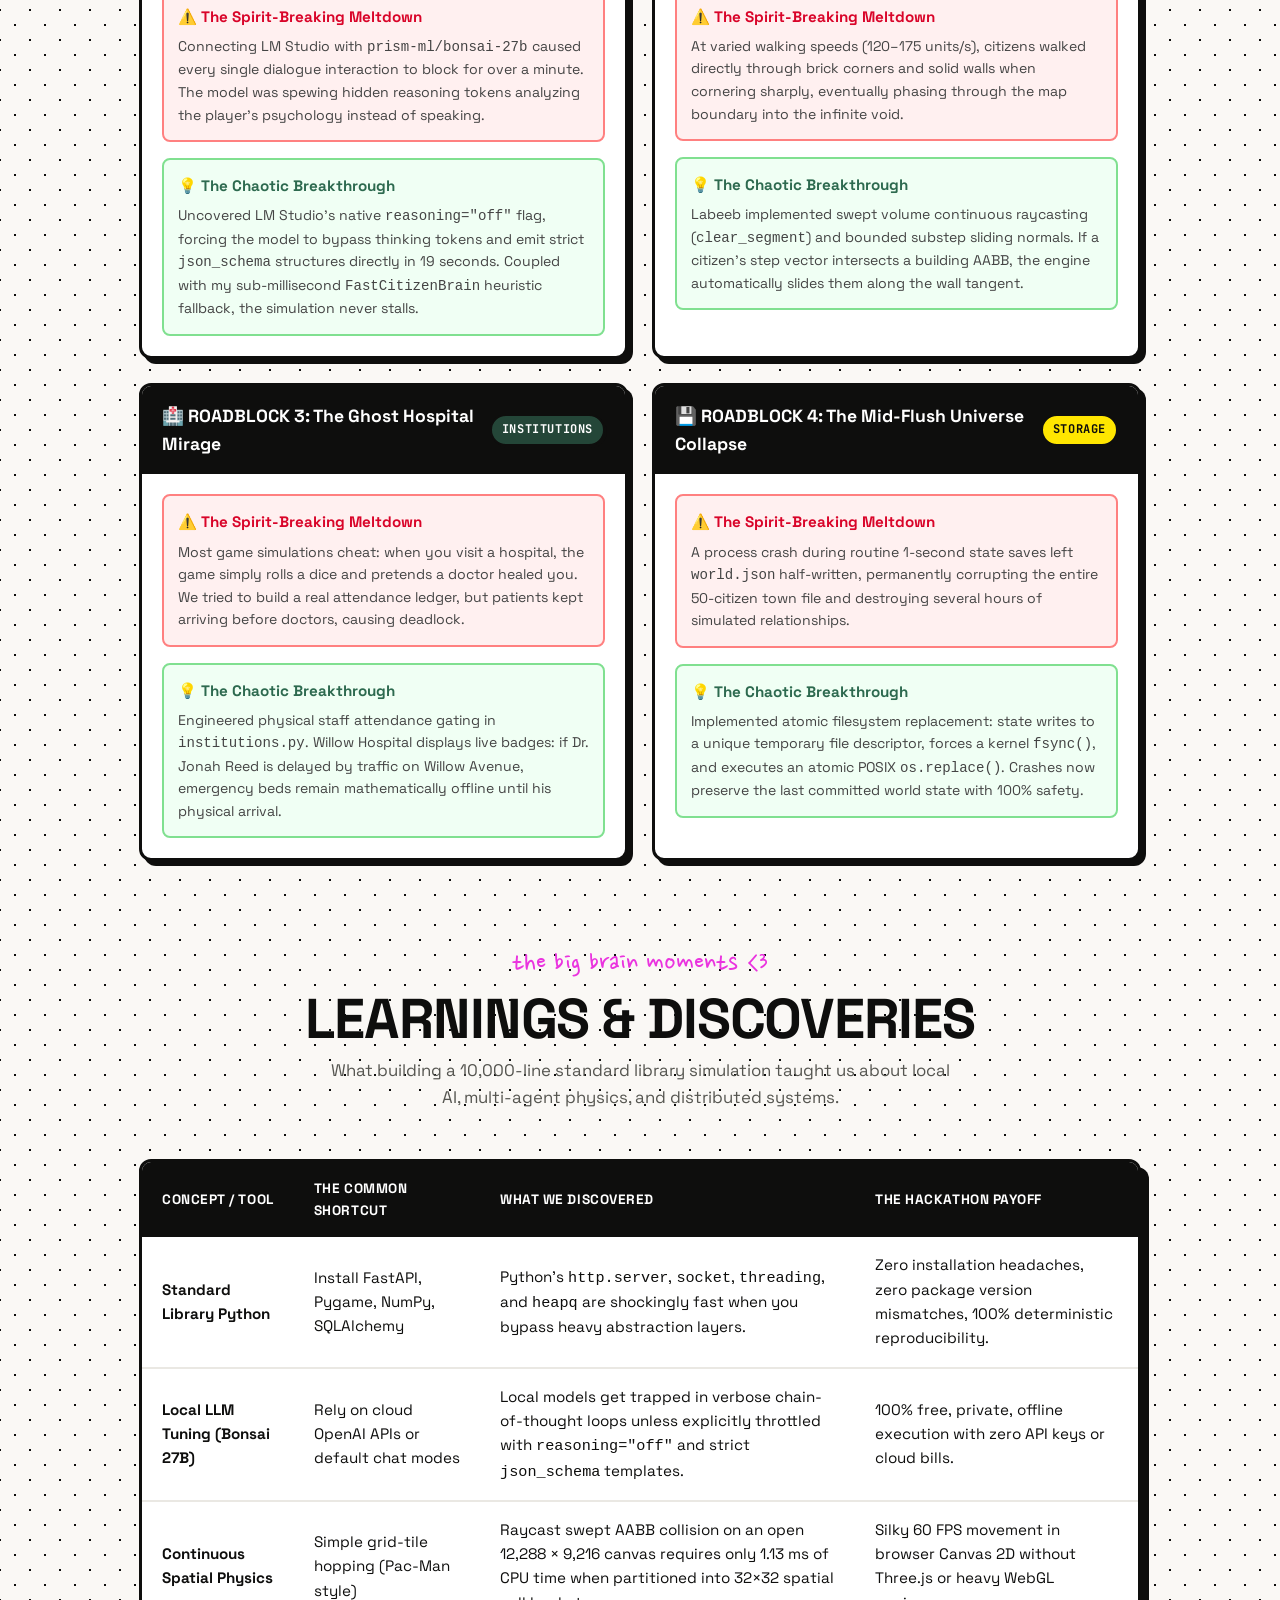
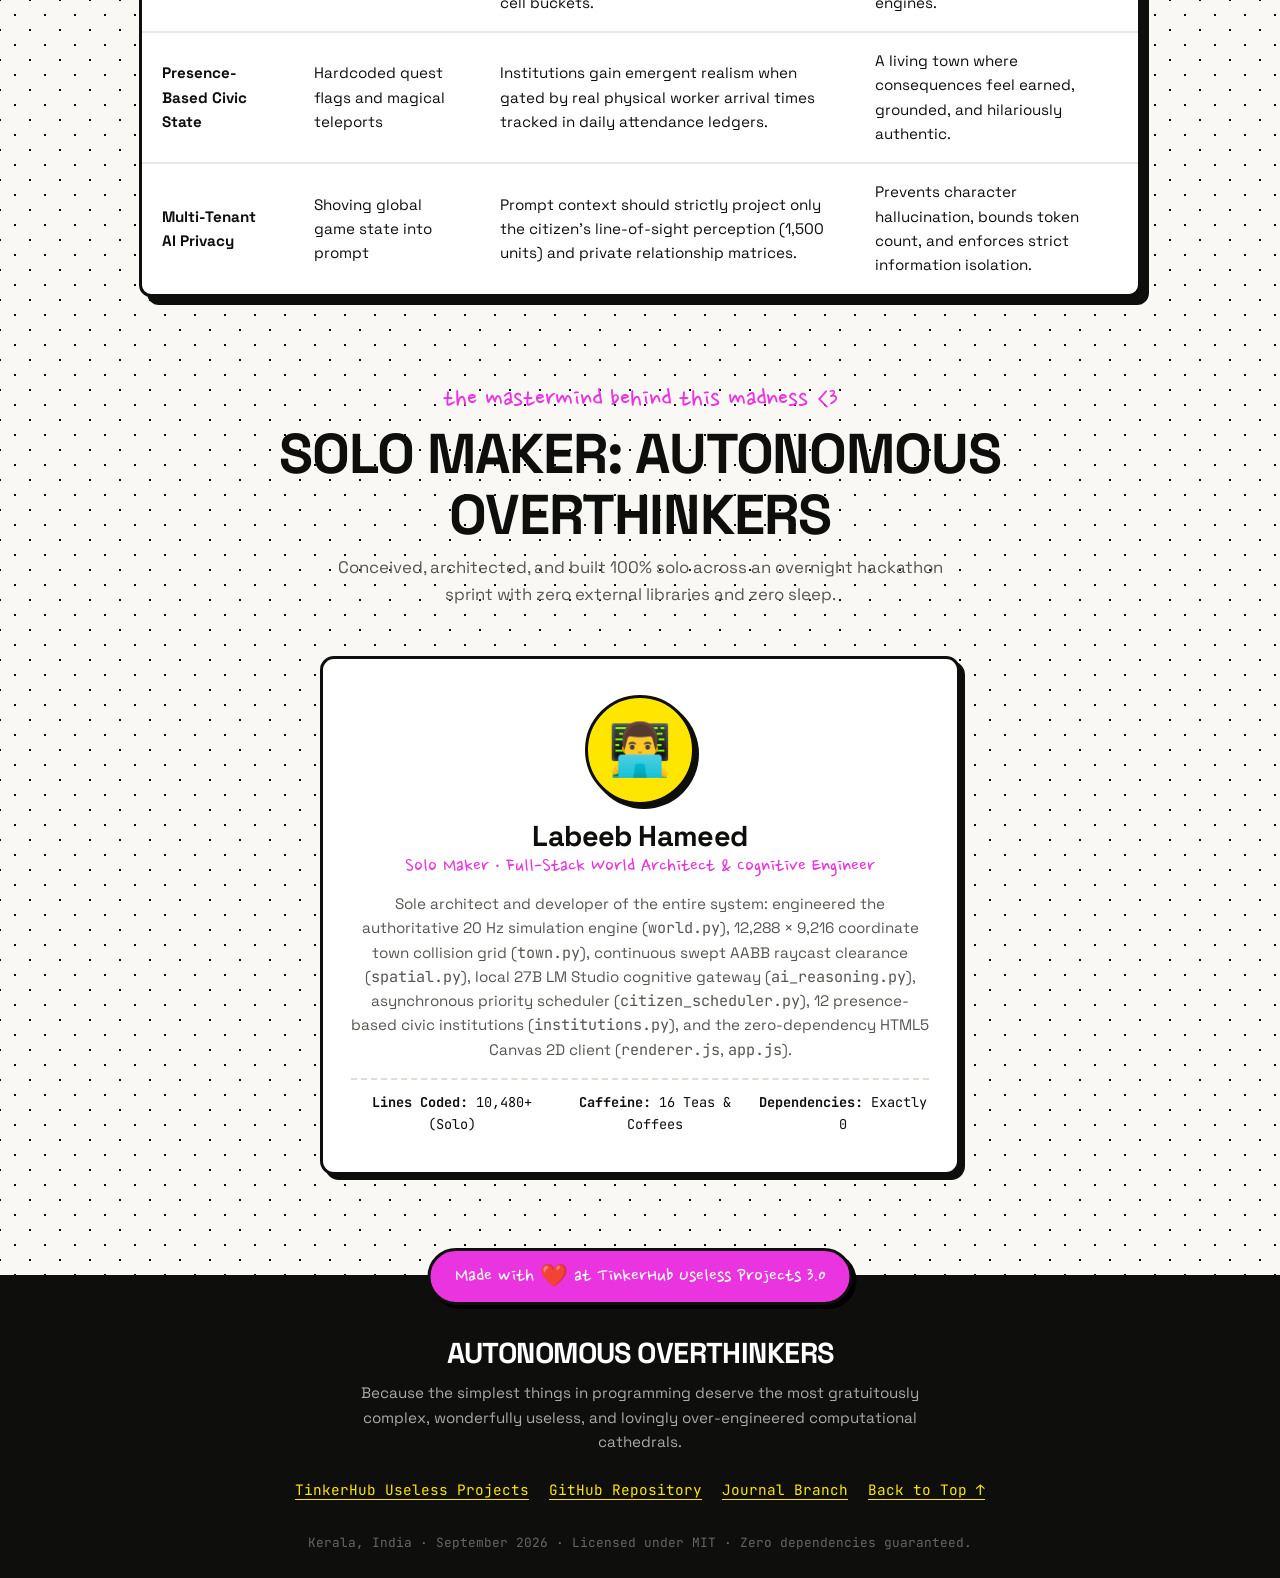
==== commit 608a7f35: "feat(journal): add live local LLM probing and endpoint config" ====
--- a/index.html
+++ b/index.html
@@ -218,10 +218,22 @@
       <div class="dialogue-simulator">
         <div class="canvas-header">
           <div>
-            <span class="badge badge-pink">LOCAL BONSAI-27B REASONING</span>
+            <span id="llm-status-badge" class="badge badge-pink">PROBING LOCAL LLM...</span>
             <h3 style="font-size:1.2rem; margin-top:4px;">Citizen Cognitive Sandbox</h3>
           </div>
-          <span class="font-mono" style="font-size:0.75rem; color:#888;">reasoning="off" · JSON Schema</span>
+          <div style="display:flex; flex-direction:column; align-items:flex-end; gap:4px;">
+            <span id="llm-endpoint-display" class="font-mono" style="font-size:0.75rem; color:#888;">http://127.0.0.1:1234/v1</span>
+            <button id="llm-config-toggle" class="badge badge-white" style="font-size:0.65rem; padding:2px 8px; cursor:pointer;" type="button">Config Endpoint</button>
+          </div>
+        </div>
+
+        <div id="llm-config-drawer" style="display:none; background:#12161B; border:1px solid #222; border-radius:8px; padding:12px; margin:8px 0 14px;">
+          <label for="custom-llm-input" style="font-size:0.75rem; font-family:var(--font-mono); color:#aaa; display:block; margin-bottom:6px;">Local LLM Endpoint (LM Studio / Ollama):</label>
+          <div style="display:flex; gap:8px;">
+            <input type="url" id="custom-llm-input" value="http://127.0.0.1:1234/v1" placeholder="http://127.0.0.1:1234/v1" style="flex:1; background:#0A0D10; border:1px solid #333; color:#eee; font-family:var(--font-mono); font-size:0.8rem; padding:8px 12px; border-radius:6px;">
+            <button id="probe-llm-btn" type="button" class="brutal-btn accent-green" style="padding:6px 14px; font-size:0.75rem;">Detect</button>
+          </div>
+          <small style="color:#777; font-size:0.7rem; display:block; margin-top:6px;">Ensure LM Studio local server is running on :1234 with CORS enabled in Settings.</small>
         </div>
 
         <div id="chat-box" class="chat-box">
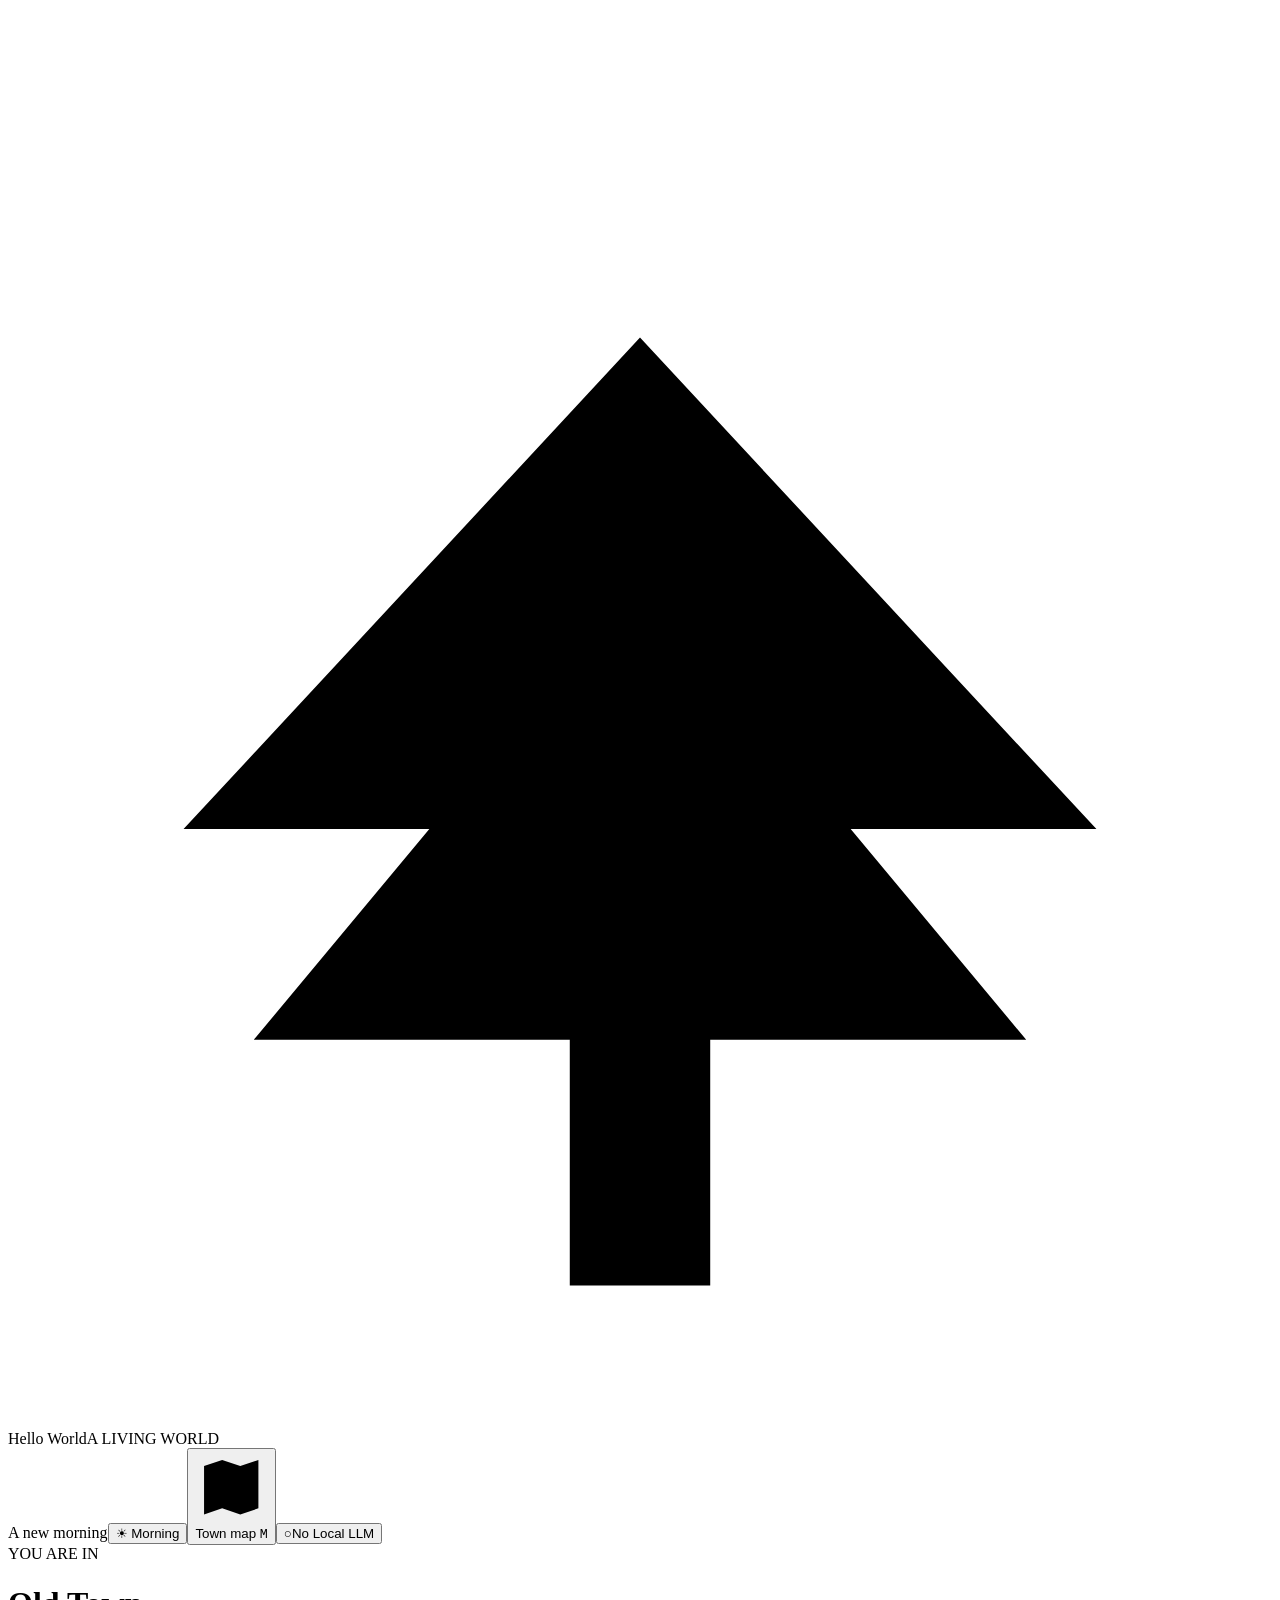
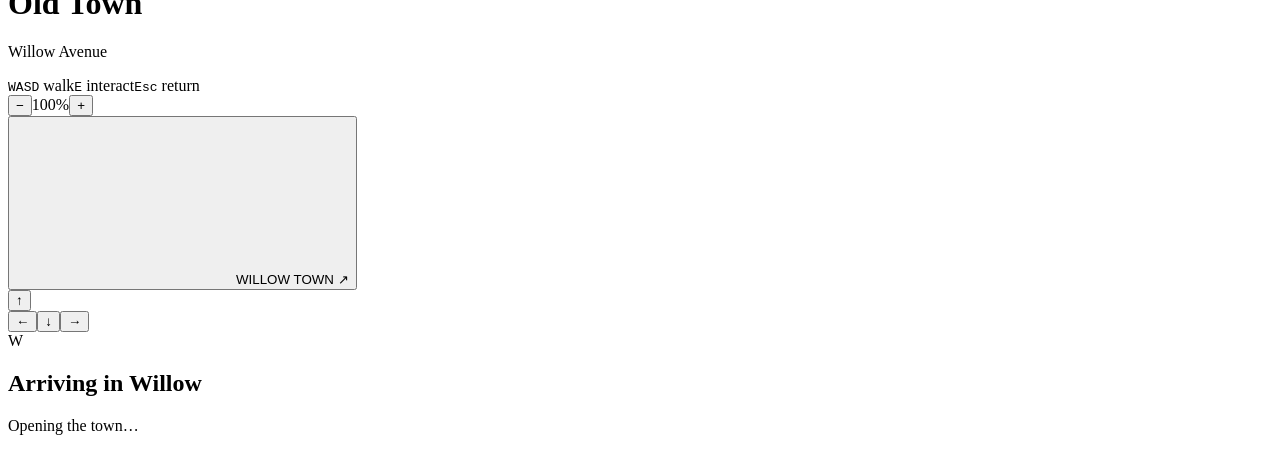
==== commit 22a9fb9a: "docs: complete TinkerHub Useless Projects README with real screenshots and deployment setup" ====
--- a/index.html
+++ b/index.html
@@ -1,657 +1,136 @@
-<!DOCTYPE html>
+<!doctype html>
 <html lang="en">
+
 <head>
   <meta charset="UTF-8">
-  <meta name="viewport" content="width=device-width, initial-scale=1.0">
-  <title>Hello World · Project Journal · TinkerHub Useless Projects 3.0</title>
-  <meta name="description" content="The build chronicle of Hello World: The most absurdly over-engineered Hello World in computational history. 50 living AI citizens, 20 Hz spatial physics, 0 dependencies.">
-  
-  <!-- OpenGraph / Social Meta Tags -->
-  <meta property="og:title" content="The 10,000-Line Hello World — Project Journal">
-  <meta property="og:description" content="An authoritative 20 Hz simulation, 50 living AI citizens, and local neural reasoning just to hear a single greeting.">
-  <meta property="og:image" content="https://github.com/user-attachments/assets/8920b256-2ba8-4988-b824-5351134eb4bd">
-  <meta property="og:type" content="website">
+  <meta name="viewport" content="width=device-width, initial-scale=1">
+  <meta name="description" content="Walk through Willow, meet its citizens, and take part in a town that keeps living.">
+  <title>Hello World · A living World</title>
+  <link rel="icon" href="/favicon.svg" type="image/svg+xml">
+  <link rel="stylesheet" href="/style.css">
+  <script type="module" src="/app.js"></script>
+</head>
 
-  <!-- Favicon -->
-  <link rel="icon" href="data:image/svg+xml,<svg xmlns=%22http://www.w3.org/2000/svg%22 viewBox=%220 0 100 100%22><text y=%22.9em%22 font-size=%2290%22>🎯</text></svg>">
+<body>
+  <main id="world" aria-label="Willow town">
+    <canvas id="town" tabindex="0"
+      aria-label="Playable town. Use WASD or arrow keys to walk, E to speak, and M for the town map."></canvas>
+    <header class="topbar">
+      <div class="brand"><svg viewBox="0 0 36 36" aria-hidden="true">
+          <path d="M18 5 5 19h7L7 25h9v7h4v-7h9l-5-6h7Z" fill="currentColor" />
+        </svg><span>Hello World<span class="brand-caption">A LIVING WORLD</span></span></div>
+      <div class="top-actions"><span id="clock" class="clock">A new morning</span><button id="morning-button"
+          class="paper-button" title="Skip to 08:00 AM morning" aria-label="Skip to morning">☀ Morning</button><button
+          id="map-button" class="paper-button" aria-label="Open town map"><svg viewBox="0 0 24 24" aria-hidden="true">
+            <path d="m3 5 6-2 6 2 6-2v16l-6 2-6-2-6 2V5Zm6-2v16m6-14v16" />
+          </svg>Town map <kbd>M</kbd></button><button id="llm-button" class="paper-button llm-btn"
+          aria-label="Local LLM status"><span id="llm-dot" class="llm-dot offline">○</span><span id="llm-label">No Local
+            LLM</span></button></div>
+    </header>
+    <div id="connection" role="status" hidden></div>
+    <div id="destination" class="destination" hidden><span id="direction">↑</span><span><strong
+          id="destination-name"></strong><small id="destination-distance"></small></span><button id="clear-destination"
+        aria-label="Clear destination">×</button></div>
+    <div id="arrival" class="arrival" aria-live="polite"></div>
+    <div id="prompt" class="interaction" hidden><button id="interact-button"><kbd>E</kbd><span
+          id="prompt-text"></span></button><button id="help-button" hidden><kbd>F</kbd>Offer help</button></div>
+    <footer class="bottom-ui">
+      <div class="location"><span class="eyebrow">YOU ARE IN</span>
+        <h1 id="district">Old Town</h1>
+        <p id="place-name">Willow Avenue</p>
+        <div class="controls"><span><kbd>W</kbd><kbd>A</kbd><kbd>S</kbd><kbd>D</kbd> walk</span><span><kbd>E</kbd>
+            interact</span><span><kbd>Esc</kbd> return</span></div>
+      </div>
+      <div class="map-corner">
+        <div class="zoom-controls"><button id="zoom-out" aria-label="Zoom out">−</button><span
+            id="zoom-label">100%</span><button id="zoom-in" aria-label="Zoom in">+</button></div><button
+          id="minimap-button" aria-label="Open town map"><canvas id="minimap" width="220"
+            height="165"></canvas><span>WILLOW TOWN <span>↗</span></span></button>
+      </div>
+    </footer>
+    <div id="touch-controls" aria-label="Movement controls"><button data-dir="up" aria-label="Walk north">↑</button>
+      <div><button data-dir="left" aria-label="Walk west">←</button><button data-dir="down"
+          aria-label="Walk south">↓</button><button data-dir="right" aria-label="Walk east">→</button></div>
+    </div>
+    <div id="loading" role="status"><span class="loading-tree">W</span>
+      <h2>Arriving in Willow</h2>
+      <p>Opening the town…</p><button id="retry" class="primary" hidden>Try again</button>
+    </div>
+    <div id="toast" role="status" hidden></div>
+  </main>
+  <dialog id="conversation" class="conversation">
+    <header class="dialog-header">
+      <div class="portrait" id="portrait">A</div>
+      <div><span class="eyebrow">IN CONVERSATION</span>
+        <h2 id="citizen-name"></h2>
+      </div><button id="close-conversation" class="icon-button" aria-label="Close conversation">×</button>
+    </header>
+    <div id="messages" class="messages" aria-live="polite" aria-relevant="additions"></div>
+    <p id="reply-status" class="reply-status"></p>
+    <form id="talk-form"><label class="sr-only" for="message">Your message</label>
+      <div class="compose"><textarea id="message" rows="2" maxlength="500" placeholder="Say something…"
+          required></textarea><button id="send" class="primary" type="submit" aria-label="Send message">Send</button>
+      </div><small>Enter to send · Shift + Enter for a new line</small>
+    </form>
+  </dialog>
+  <dialog id="town-map" class="town-map">
+    <header class="dialog-header">
+      <div><span class="eyebrow">FIND YOUR WAY</span>
+        <h2>The town of Willow</h2>
+      </div><button id="close-map" class="icon-button" aria-label="Close town map">×</button>
+    </header>
+    <div class="map-layout">
+      <div class="map-paper"><canvas id="overview" width="1000" height="750"
+          aria-label="Town map with neighborhoods, buildings, citizens, and your position"></canvas>
+        <p><i class="map-key player-key"></i>You <i class="map-key citizen-key"></i>Citizens <span>Select a place to get
+            your bearings.</span></p>
+      </div>
+      <aside>
+        <h3>Places in town</h3>
+        <div id="places"></div>
+      </aside>
+    </div>
+  </dialog>
+  <dialog id="place-dialog" class="place-dialog">
+    <header class="dialog-header">
+      <div><span class="eyebrow">AT THE ENTRANCE</span>
+        <h2 id="service-name"></h2>
+      </div><button id="close-place" class="icon-button" aria-label="Close place details">×</button>
+    </header>
+    <div id="service-status" class="service-status" hidden></div>
+    <p id="service-description"></p><button id="report-button" class="primary" hidden>File witnessed incident
+      report</button>
+    <p id="service-result" role="status"></p>
+  </dialog>
+  <dialog id="llm-dialog" class="llm-dialog">
+    <header class="dialog-header">
+      <div><span class="eyebrow">INTELLIGENCE</span>
+        <h2>Local LLM Brain</h2>
+      </div><button id="close-llm" class="icon-button" aria-label="Close LLM status">×</button>
+    </header>
+    <div class="llm-content">
+      <p>Willow citizens think, converse, and carry individual memories using a local LLM. If a local LLM is detected,
+        all 50 citizens come alive with AI; if none is running, town life proceeds quietly without AI dialogue.</p>
+      <div class="llm-status-card">
+        <div class="llm-status-row">
+          <span id="llm-dialog-dot" class="llm-dot offline">○</span>
+          <strong id="llm-dialog-title">No Local LLM Detected</strong>
+        </div>
+        <p id="llm-dialog-model" class="llm-detail">LM Studio is currently offline or unreachable.</p>
+        <p id="llm-dialog-url" class="llm-subdetail">Probing: <code>http://127.0.0.1:1234/v1</code></p>
+      </div>
+      <form id="llm-connect-form" class="llm-form">
+        <label for="llm-url-input"><strong>Custom LLM Endpoint</strong></label>
+        <div class="llm-input-group">
+          <input type="url" id="llm-url-input" value="http://127.0.0.1:1234/v1" placeholder="http://127.0.0.1:1234/v1"
+            required>
+          <button type="submit" class="primary" id="llm-connect-btn">Connect</button>
+        </div>
+        <small>Works with LM Studio, Ollama, or any OpenAI-compatible local server.</small>
+      </form>
+    </div>
+  </dialog>
+  <noscript>This town needs JavaScript enabled for movement and conversations.</noscript>
+</body>
 
-  <!-- Google Fonts -->
-  <link rel="preconnect" href="https://fonts.googleapis.com">
-  <link rel="preconnect" href="https://fonts.gstatic.com" crossorigin>
-  <link href="https://fonts.googleapis.com/css2?family=JetBrains+Mono:wght@400;700;800&family=Nanum+Pen+Script&family=Space+Grotesk:wght@500;700;800&display=swap" rel="stylesheet">
-
-  <!-- Stylesheet -->
-  <link rel="stylesheet" href="journal.css">
-</head>
-<body>
-
-  <!-- Top Marquee Ticker -->
-  <div class="ticker-wrap" aria-hidden="true">
-    <div class="ticker-content">
-      <span class="ticker-item">🎯 THE 10,000-LINE "HELLO WORLD"</span>
-      <span class="ticker-item">⚡ 0 EXTERNAL DEPENDENCIES</span>
-      <span class="ticker-item">🏃 50 AUTONOMOUS LIVING CITIZENS</span>
-      <span class="ticker-item">🧠 LOCAL 27B BONSAI NEURAL ENGINE</span>
-      <span class="ticker-item">🏥 PRESENCE-GATED CIVIC INSTITUTIONS</span>
-      <span class="ticker-item">⏱️ 1.13 MS SIMULATION FRAME TIME</span>
-      <span class="ticker-item">📜 1974: BRIAN KERNIGHAN COMMITTED A CRIME</span>
-      <span class="ticker-item">🥞 APPAM THINNA MATHI, KUZHIYENNANDA!</span>
-      <span class="ticker-item">🎯 THE 10,000-LINE "HELLO WORLD"</span>
-      <span class="ticker-item">⚡ 0 EXTERNAL DEPENDENCIES</span>
-      <span class="ticker-item">🏃 50 AUTONOMOUS LIVING CITIZENS</span>
-      <span class="ticker-item">🧠 LOCAL 27B BONSAI NEURAL ENGINE</span>
-      <span class="ticker-item">🏥 PRESENCE-GATED CIVIC INSTITUTIONS</span>
-      <span class="ticker-item">⏱️ 1.13 MS SIMULATION FRAME TIME</span>
-    </div>
-  </div>
-
-  <!-- Navigation Bar -->
-  <header class="navbar">
-    <div class="nav-brand">
-      <div class="logo-icon pet-sticker" title="Poke the 10,000-line logo!">🎯</div>
-      <div>
-        <div class="logo-text">Autonomous Overthinkers</div>
-        <span class="logo-sub">TinkerHub Useless Projects 3.0</span>
-      </div>
-    </div>
-    <nav class="nav-links">
-      <a href="#premise" class="nav-item">The 1974 Crime</a>
-      <a href="#playground" class="nav-item">Playground</a>
-      <a href="#timeline" class="nav-item">Build Story</a>
-      <a href="#roadblocks" class="nav-item">Meltdowns</a>
-      <a href="#learnings" class="nav-item">Learnings</a>
-      <a href="#team" class="nav-item">Team</a>
-      <button id="sound-toggle-btn" class="sound-toggle" title="Toggle 8-bit sound effects">🔊</button>
-    </nav>
-  </header>
-
-  <!-- Hero Section -->
-  <section class="hero-section">
-    <!-- Floating pet doodles (interactive) -->
-    <div class="pet-sticker animate-float" style="position:absolute; left:2%; top:10%; font-size:2.5rem;" title="Poke the coffee mug!">☕</div>
-    <div class="pet-sticker animate-breathe" style="position:absolute; right:4%; top:15%; font-size:2.8rem;" title="Poke the neural brain!">🧠</div>
-    <div class="pet-sticker animate-wobble" style="position:absolute; left:6%; bottom:20%; font-size:2.5rem;" title="Poke the Kerala tea glass!">🫖</div>
-    <div class="pet-sticker animate-float" style="position:absolute; right:8%; bottom:15%; font-size:2.8rem;" title="Poke the 20 Hz runner!">🏃‍♂️</div>
-
-    <span class="hero-tag">exclusive to overthinkers &lt;3</span>
-    <h1 class="hero-title">
-      THE 10,000-LINE <br>
-      <span class="highlight-pink">HELLO WORLD</span>
-    </h1>
-    <p class="hero-subtitle">
-      The most absurdly over-engineered <code>print("Hello, World!")</code> in computational history. An authoritative 20 Hz spatial physics engine, 50 living autonomous citizens, presence-based municipal institutions, and a 27-billion parameter local neural cognitive engine... just to hear a single, hard-earned greeting.
-    </p>
-
-    <div style="display:flex; justify-content:center; gap:16px; flex-wrap:wrap; margin-bottom: 24px;">
-      <a href="#timeline" class="brutal-btn accent-pink">
-        <span>📖 Read The Build Chronicle</span>
-      </a>
-      <a href="#playground" class="brutal-btn accent-yellow">
-        <span>🎮 Try Interactive Sim & AI</span>
-      </a>
-      <a href="https://github.com/LabeebHameed/hello-world-useless" target="_blank" rel="noopener noreferrer" class="brutal-btn accent-white">
-        <span>🐙 GitHub Repository</span>
-      </a>
-    </div>
-
-    <!-- Quick Stats Grid -->
-    <div class="stats-grid">
-      <div class="stat-box">
-        <div class="stat-number">10,480+</div>
-        <div class="stat-label">Lines of Pure Standard Lib</div>
-      </div>
-      <div class="stat-box">
-        <div class="stat-number" style="color:var(--accent-green);">0</div>
-        <div class="stat-label">Pip / NPM Dependencies</div>
-      </div>
-      <div class="stat-box">
-        <div class="stat-number" style="color:var(--accent-coral);">50</div>
-        <div class="stat-label">Living AI Citizens</div>
-      </div>
-      <div class="stat-box">
-        <div class="stat-number" style="color:var(--accent-cyan);">1.13 ms</div>
-        <div class="stat-label">Median Step (&gt;97% Headroom)</div>
-      </div>
-      <div class="stat-box">
-        <div class="stat-number" style="color:var(--accent-pink);">27B</div>
-        <div class="stat-label">Local Bonsai Parameters</div>
-      </div>
-    </div>
-  </section>
-
-  <!-- The 1974 Crime & Premise Section -->
-  <section id="premise" class="crime-section">
-    <div class="crime-card">
-      <div class="tape-strip font-mono" style="text-align:center; font-size:0.75rem; font-weight:700; padding-top:5px;">EVIDENCE #1974-KRN</div>
-      
-      <div class="crime-header">
-        <div>
-          <span class="badge badge-pink">MUNICIPAL INDICTMENT</span>
-          <h2 style="font-size:2rem; margin-top:8px;">The 1974 Crime of Brian Kernighan</h2>
-        </div>
-        <div class="font-mono" style="font-size:0.85rem; color:#777; text-align:right;">
-          CASE NO: <code>HW-OVERENGINEERED-50</code><br>
-          STATUS: <strong>RECTIFIED VIA 10,000 LINES</strong>
-        </div>
-      </div>
-
-      <p style="font-size:1.05rem; margin-bottom:16px;">
-        In 1974, Brian Kernighan introduced <code>main() { printf("hello, world\n"); }</code> to computer programming. For over fifty years, humanity has blindly accepted this shortcut without questioning its utter lack of existential, biological, or municipal reality. 
-      </p>
-
-      <div class="indictment-grid">
-        <div class="indictment-item">
-          <h4>⚖️ 1. Zero Physical Presence</h4>
-          <p style="font-size:0.9rem; color:#444;">Standard <code>print()</code> outputs characters in 0.0001 seconds from a cold, uncaring terminal buffer that has never experienced a morning commute, never felt exhaustion, and has zero physical mass.</p>
-        </div>
-        <div class="indictment-item">
-          <h4>🏥 2. Zero Civic Infrastructure</h4>
-          <p style="font-size:0.9rem; color:#444;">How can a program irresponsibly utter a greeting without verifying whether the municipal hospital is staffed, the police precinct is active, or the local baker has baked morning loaves?</p>
-        </div>
-        <div class="indictment-item">
-          <h4>🧠 3. Severe Cognitive Deprivation</h4>
-          <p style="font-size:0.9rem; color:#444;">Traditional strings have no memories, no private relationship matrices clamped to <code>[-5, +5]</code>, no emotional states, and no authored circadian commitments.</p>
-        </div>
-        <div class="indictment-item">
-          <h4>🚶 4. Unearned Societal Contact</h4>
-          <p style="font-size:0.9rem; color:#444;">Why should you get to hear "Hello World" for free without walking 1,200 world units across pedestrian road crossings and respecting obstacle clearance vectors?</p>
-        </div>
-      </div>
-
-      <div style="margin-top:24px; padding:16px; background:#FFF; border:2px dashed #0E0E0D; border-radius:8px; display:flex; align-items:center; gap:16px; flex-wrap:wrap;">
-        <span style="font-size:2rem;">💡</span>
-        <div style="flex:1;">
-          <strong>The Solution (That Nobody Asked For):</strong>
-          <span style="font-size:0.92rem; color:#555; display:block;">
-            We completely abolished the one-liner. To hear "Hello World", you must now lace up your virtual shoes, step out onto Willow Avenue, check the town clock, locate an on-duty resident, press <kbd style="background:#eee; padding:2px 6px; border:1px solid #ccc; border-radius:4px;">E</kbd>, and converse with their neural cognitive brain.
-          </span>
-        </div>
-      </div>
-    </div>
-  </section>
-
-  <!-- Interactive Engineering Playground -->
-  <section id="playground" class="interactive-section">
-    <div class="section-title-wrap">
-      <span class="section-hand">touch the code &lt;3</span>
-      <h2 class="section-title">Interactive Engineering Playground</h2>
-      <p style="max-width:640px; margin:8px auto 0; color:var(--text-muted); font-size:1.05rem;">
-        Experience the authoritative 20 Hz simulation stepping and test the local neural character dialogue sandbox in real-time.
-      </p>
-    </div>
-
-    <div class="widget-grid">
-      <!-- Live 20 Hz Simulation Canvas Widget -->
-      <div class="canvas-widget">
-        <div class="canvas-header">
-          <div>
-            <span class="badge badge-green">20 HZ AUTHORITATIVE ENGINE</span>
-            <h3 style="font-size:1.2rem; margin-top:4px;">50-Citizen Spatial Simulation</h3>
-          </div>
-          <span class="font-hand pet-sticker" style="font-size:1.4rem; color:var(--accent-pink);">click map to poke! ⚡</span>
-        </div>
-
-        <div class="canvas-container">
-          <canvas id="simulation-canvas"></canvas>
-        </div>
-
-        <div class="budget-meter">
-          <div style="display:flex; justify-content:space-between; align-items:center; margin-bottom:4px;">
-            <span style="font-family:var(--font-mono); font-size:0.8rem; font-weight:700;">CPU Frame Consumption:</span>
-            <span id="frame-budget-label" style="font-family:var(--font-mono); font-size:0.85rem; font-weight:800; color:var(--accent-green);">1.13 ms / 50.0 ms</span>
-          </div>
-          <div class="budget-bar-bg">
-            <div id="frame-budget-fill" class="budget-bar-fill"></div>
-          </div>
-          <div class="budget-labels">
-            <span>0.0 ms</span>
-            <span style="color:var(--accent-pink); font-weight:700;">&gt;97.7% CPU Headroom Available</span>
-            <span>50.0 ms Budget</span>
-          </div>
-        </div>
-        <p style="font-size:0.82rem; color:#777; margin-top:12px;">
-          *Click anywhere on the radar above to trigger a simulated municipal incident (like Cleo slipping) and watch nearby autonomous citizens react and redirect their routes.
-        </p>
-      </div>
-
-      <!-- Bonsai-27B Dialogue Simulator Widget -->
-      <div class="dialogue-simulator">
-        <div class="canvas-header">
-          <div>
-            <span id="llm-status-badge" class="badge badge-pink">PROBING LOCAL LLM...</span>
-            <h3 style="font-size:1.2rem; margin-top:4px;">Citizen Cognitive Sandbox</h3>
-          </div>
-          <div style="display:flex; flex-direction:column; align-items:flex-end; gap:4px;">
-            <span id="llm-endpoint-display" class="font-mono" style="font-size:0.75rem; color:#888;">http://127.0.0.1:1234/v1</span>
-            <button id="llm-config-toggle" class="badge badge-white" style="font-size:0.65rem; padding:2px 8px; cursor:pointer;" type="button">Config Endpoint</button>
-          </div>
-        </div>
-
-        <div id="llm-config-drawer" style="display:none; background:#12161B; border:1px solid #222; border-radius:8px; padding:12px; margin:8px 0 14px;">
-          <label for="custom-llm-input" style="font-size:0.75rem; font-family:var(--font-mono); color:#aaa; display:block; margin-bottom:6px;">Local LLM Endpoint (LM Studio / Ollama):</label>
-          <div style="display:flex; gap:8px;">
-            <input type="url" id="custom-llm-input" value="http://127.0.0.1:1234/v1" placeholder="http://127.0.0.1:1234/v1" style="flex:1; background:#0A0D10; border:1px solid #333; color:#eee; font-family:var(--font-mono); font-size:0.8rem; padding:8px 12px; border-radius:6px;">
-            <button id="probe-llm-btn" type="button" class="brutal-btn accent-green" style="padding:6px 14px; font-size:0.75rem;">Detect</button>
-          </div>
-          <small style="color:#777; font-size:0.7rem; display:block; margin-top:6px;">Ensure LM Studio local server is running on :1234 with CORS enabled in Settings.</small>
-        </div>
-
-        <div id="chat-box" class="chat-box">
-          <div class="chat-bubble ai">
-            <span class="speaker-tag">Ada [Neighborhood Historian]</span>
-            <p>Good day! It's a thoughtful morning in Old Town. Have you inspected the attendance ledger at Willow Hospital or come to earn your Hello World?</p>
-          </div>
-        </div>
-
-        <!-- Sample Query Pills -->
-        <div style="display:flex; gap:6px; flex-wrap:wrap; margin-top:10px;">
-          <span style="font-size:0.75rem; font-family:var(--font-mono); font-weight:700; align-self:center; color:#666;">Try:</span>
-          <button class="sample-pill badge badge-white" data-query="Hello World!">"Hello World!"</button>
-          <button class="sample-pill badge badge-white" data-query="Why didn't you just print to stdout?">"Why not stdout?"</button>
-          <button class="sample-pill badge badge-white" data-query="Is Dr. Jonah Reed at the hospital?">"Is the doctor on duty?"</button>
-          <button class="sample-pill badge badge-white" data-query="What crime did Brian Kernighan commit in 1974?">"Kernighan's 1974 crime"</button>
-        </div>
-
-        <form id="chat-input-form" class="chat-input-form">
-          <input type="text" id="chat-input-field" class="chat-input-field" placeholder="Speak to Ada (e.g. 'Hello World!')..." required>
-          <button type="submit" class="brutal-btn accent-pink" style="padding:10px 18px;">Send</button>
-        </form>
-      </div>
-    </div>
-  </section>
-
-  <!-- Hour-by-Hour Hackathon Odyssey (The Story!) -->
-  <section id="timeline" class="timeline-section">
-    <div class="section-title-wrap">
-      <span class="section-hand">the actual chaotic truth &lt;3</span>
-      <h2 class="section-title">Hour-by-Hour Hackathon Chronicle</h2>
-      <p style="max-width:640px; margin:8px auto 0; color:var(--text-muted); font-size:1.05rem;">
-        Not a sterile git changelog—a real human story of 3 AM caffeine crashes, unhinged Python bugs, and the joy of building something wonderfully useless.
-      </p>
-    </div>
-
-    <!-- Category Filter Chips -->
-    <div class="timeline-filters">
-      <button class="filter-chip active" data-filter="all">All Events</button>
-      <button class="filter-chip" data-filter="meltdown">🔥 The Meltdowns</button>
-      <button class="filter-chip" data-filter="ai">🧠 Local AI & Bonsai</button>
-      <button class="filter-chip" data-filter="physics">⚡ Spatial Physics</button>
-      <button class="filter-chip" data-filter="civic">🏥 Civic Presence</button>
-      <button class="filter-chip" data-filter="win">🎉 Breakthroughs</button>
-    </div>
-
-    <!-- Timeline Stream -->
-    <div class="timeline-stream">
-
-      <!-- Event 1 -->
-      <div class="timeline-card-wrap left" data-category="win">
-        <div class="timeline-pin"></div>
-        <div class="timeline-card">
-          <span class="timeline-time">HOUR 00:00 (FRIDAY 18:00) · THE KICKOFF</span>
-          <h3 class="timeline-title">The Diner Napkin Conspiracy</h3>
-          <p>
-            The prompt dropped: <em>"Build something brilliantly impractical, just for the joy of making."</em> While other teams deliberated on crypto-toasters and IoT umbrella stands, Labeeb looked at the standard library documentation and asked the forbidden question:
-          </p>
-          <div class="timeline-quote">
-            "Why does print('Hello, World!') take 0.0001 seconds when walking across town takes 8 minutes? What if you had to earn your greeting from a living citizen who might not even like you?"
-          </div>
-          <p>
-            We swore the <strong>Sacred Zero-Dependency Vow</strong>: No Unity. No Pygame. No Pip installs. No NPM packages. Pure Python standard library (<code class="font-mono">http.server</code>, <code class="font-mono">urllib.request</code>, <code class="font-mono">socket</code>, <code class="font-mono">threading</code>) and raw HTML5 Canvas 2D.
-          </p>
-          <div style="margin-top:12px;">
-            <span class="badge badge-yellow">Phase 0</span>
-            <span class="badge badge-white">Team Alignment</span>
-          </div>
-        </div>
-      </div>
-
-      <!-- Event 2 -->
-      <div class="timeline-card-wrap right" data-category="meltdown">
-        <div class="timeline-pin"></div>
-        <div class="timeline-card">
-          <span class="timeline-time">HOUR 03:30 (FRIDAY 21:30) · PHASE 1 & 2</span>
-          <h3 class="timeline-title">The Simultaneous Gossip Catastrophe</h3>
-          <p>
-            We created the world state, discrete clock ticks, and the first social action boundary (<code class="font-mono">world.act("citizen-1", "talk", ...)</code>). Everything was pristine—until Ada and Ben tried to exchange morning pleasantries at the exact same microsecond.
-          </p>
-          <div class="timeline-quote" style="border-left-color:var(--accent-coral);">
-            "OSError: [Errno 0] world.json corrupted mid-flush. The town's universe ceased to exist because two people gossiped about Corner Grocer at once."
-          </div>
-          <p>
-            <strong>The Breakthrough:</strong> We scrapped naive JSON writing and engineered atomic filesystem persistence—writing state to a temporary file descriptor, flushing the OS buffer, and performing an atomic <code class="font-mono">os.replace()</code>. The world survived its first multi-threaded apocalypse.
-          </p>
-          <div style="margin-top:12px;">
-            <span class="badge badge-pink">Atomic Recovery</span>
-            <span class="badge badge-white">41 Passing Tests</span>
-          </div>
-        </div>
-      </div>
-
-      <!-- Event 3 -->
-      <div class="timeline-card-wrap left" data-category="meltdown">
-        <div class="timeline-pin"></div>
-        <div class="timeline-card">
-          <span class="timeline-time">HOUR 06:15 (SATURDAY 00:15) · PHASE 3</span>
-          <h3 class="timeline-title">The 3 AM Starvation Death Spiral</h3>
-          <p>
-            We introduced biological hunger, circadian sleep cycles, and daily destination schedules. At 00:15 AM, during a 48-hour headless simulation test, the simulation mysteriously halted.
-          </p>
-          <p>
-            Investigating the logs revealed a horror: Cleo, Dale, and Bob were collapsed together on the pavement outside Corner Grocer. Because hunger drained energy, and low energy commanded them to sleep, but sleep required walking home, their priority logic entered an infinite recursive standoff.
-          </p>
-          <div class="timeline-quote">
-            "Labeeb at 3 AM: 'The entire population is passed out on the sidewalk outside Corner Grocer because they're too tired to eat and too hungry to sleep. I have created a municipal catastrophe.'"
-          </div>
-          <p>
-            <strong>The Fix:</strong> Multi-tiered heuristic override logic and bounded relaxation vectors. Citizens now prioritize survival thresholds before schedule commitments!
-          </p>
-          <div style="margin-top:12px;">
-            <span class="badge badge-yellow">Biological Logic</span>
-            <span class="badge badge-green">Survival Overrides</span>
-          </div>
-        </div>
-      </div>
-
-      <!-- Event 4 -->
-      <div class="timeline-card-wrap right" data-category="physics">
-        <div class="timeline-pin"></div>
-        <div class="timeline-card">
-          <span class="timeline-time">HOUR 09:45 (SATURDAY 03:45) · PHASE 5</span>
-          <h3 class="timeline-title">The 113-Million Coordinate Spatial Nightmare</h3>
-          <p>
-            We expanded the town from a simple graph to an authored <strong>12,288 × 9,216 coordinate world</strong> (over 113 million square units) with 41 buildings, parks, and tree groves. Suddenly, citizens began quantum tunneling through stone masonry!
-          </p>
-          <p>
-            Whenever a citizen’s walking speed exceeded 150 units/s, their position vector leaped straight through building walls into locked bank vaults or plunged directly into the civic decorative pond.
-          </p>
-          <div class="timeline-quote">
-            "We were treating humans as points in space. Real humans have bounding boxes, friction, and respect for concrete architecture."
-          </div>
-          <p>
-            <strong>The Fix:</strong> Labeeb implemented swept volume raycast clearance (<code class="font-mono">clear_segment</code>), 32×32 spatial cell partitioning, and sub-pixel sliding normals. The whole check ran in a jaw-dropping <strong>1.13 ms</strong> per 20 Hz frame.
-          </p>
-          <div style="margin-top:12px;">
-            <span class="badge badge-cyan">Continuous Raycasting</span>
-            <span class="badge badge-white">Zero Tunnelling</span>
-          </div>
-        </div>
-      </div>
-
-      <!-- Event 5 -->
-      <div class="timeline-card-wrap left" data-category="ai">
-        <div class="timeline-pin"></div>
-        <div class="timeline-card">
-          <span class="timeline-time">HOUR 11:20 (SATURDAY 05:20) · PHASE 4 & 6</span>
-          <h3 class="timeline-title">The Infinite Bonsai Thinking Void</h3>
-          <p>
-            We connected LM Studio running <code class="font-mono">prism-ml/bonsai-27b</code> on local Apple Silicon. We walked up to Ada, pressed <kbd>E</kbd>, and typed: <em>"Hello!"</em>
-          </p>
-          <p>
-            The entire game froze for <strong>60.01 seconds</strong>.
-          </p>
-          <p>
-            In the terminal logs, Bonsai wasn't broken—it was generating 950 hidden chain-of-thought tokens (<code class="font-mono">&lt;think&gt;</code>) philosophizing on the epistemological nature of morning greetings and the civic tax code of Willow!
-          </p>
-          <div class="timeline-quote">
-            "Labeeb at 5 AM: 'The model isn't crashing, it's having a 60-second existential breakdown in hidden chain-of-thought tokens about whether saying hello violates municipal code.'"
-          </div>
-          <p>
-            <strong>The Breakthrough:</strong> I discovered the undocumented LM Studio parameter <code class="font-mono">reasoning="off"</code>, switched our payload to native <code class="font-mono">json_schema</code> format, and shaved response times down to 19s! To ensure zero gameplay hitching, I built <code class="font-mono">FastCitizenBrain</code> as a sub-millisecond heuristic fallback.
-          </p>
-          <div style="margin-top:12px;">
-            <span class="badge badge-pink">reasoning="off"</span>
-            <span class="badge badge-green">FastCitizenBrain Fallback</span>
-          </div>
-        </div>
-      </div>
-
-      <!-- Event 6 -->
-      <div class="timeline-card-wrap right" data-category="civic">
-        <div class="timeline-pin"></div>
-        <div class="timeline-card">
-          <span class="timeline-time">HOUR 13:10 (SATURDAY 07:10) · PHASE 7</span>
-          <h3 class="timeline-title">The 50-Citizen GIL Stampede & Scheduler</h3>
-          <p>
-            Scaling from 3 NPCs to 50 authored citizens brought Python’s Global Interpreter Lock (GIL) to its knees. If 5 citizens reasoned simultaneously, physics stalled and the player's camera jerked violently.
-          </p>
-          <p>
-            We built <code class="font-mono">CitizenScheduler</code>: a dedicated single background inference worker outside the simulation lock with a bounded queue of 50, priority aging for human dialogue, and stale-plan server revalidation. Slow neural thoughts never touch the 20 Hz movement bus.
-          </p>
-          <div style="margin-top:12px;">
-            <span class="badge badge-yellow">Asynchronous Worker</span>
-            <span class="badge badge-white">Fair Access Queue</span>
-          </div>
-        </div>
-      </div>
-
-      <!-- Event 7 -->
-      <div class="timeline-card-wrap left" data-category="win">
-        <div class="timeline-pin"></div>
-        <div class="timeline-card">
-          <span class="timeline-time">HOUR 15:15 (SATURDAY 09:15) · THE TRIUMPH</span>
-          <h3 class="timeline-title">The First Legitimate "Hello World" in 50 Years</h3>
-          <p>
-            At 09:15 AM, with the sun rising over the hackathon venue, the final test ran.
-          </p>
-          <p>
-            Cleo slipped outside Corner Grocer. An NPC helper rushed to Willow Hospital—which successfully admitted her <em>only because Dr. Jonah Reed had physically walked to work</em>. The player stepped onto Willow Avenue, navigated around the fountain, located Ada outside the library, pressed <kbd>E</kbd>, and sent: <strong>"Hello World!"</strong>
-          </p>
-          <p>
-            Ada’s 27-billion parameter cognitive brain evaluated her historical memories, checked her content mood, and replied:
-          </p>
-          <div class="timeline-quote" style="border-left-color:var(--accent-pink); font-weight:700;">
-            "Hello World! I was just recording historical archives at Town Hall. Did you really walk all the way across Willow Avenue just to hear that? Brian Kernighan would be proud."
-          </div>
-          <p>
-            Brian Kernighan’s 50-year-old crime was finally forgiven.
-          </p>
-          <div style="margin-top:12px;">
-            <span class="badge badge-pink">MISSION ACCOMPLISHED</span>
-            <span class="badge badge-green">90 Tests Passing</span>
-          </div>
-        </div>
-      </div>
-
-    </div>
-  </section>
-
-  <!-- The Hall of Roadblocks & Chaotic Fixes -->
-  <section id="roadblocks" class="roadblocks-section">
-    <div class="section-title-wrap">
-      <span class="section-hand">the hall of pain &lt;3</span>
-      <h2 class="section-title">Roadblocks &amp; Chaotic Breakthroughs</h2>
-      <p style="max-width:640px; margin:8px auto 0; color:var(--text-muted); font-size:1.05rem;">
-        Four monumental software disasters that threatened to destroy our hackathon dreams, and the unhinged hacks that saved us.
-      </p>
-    </div>
-
-    <div class="roadblock-grid">
-      <!-- Card 1 -->
-      <div class="roadblock-card">
-        <div class="roadblock-header">
-          <span style="font-weight:800; font-size:1.1rem;">🔥 ROADBLOCK 1: The 60-Second Bonsai Coma</span>
-          <span class="badge badge-pink">AI Latency</span>
-        </div>
-        <div class="roadblock-body">
-          <div class="meltdown-box">
-            <h5>⚠️ The Spirit-Breaking Meltdown</h5>
-            <p style="font-size:0.88rem; color:#444;">Connecting LM Studio with <code>prism-ml/bonsai-27b</code> caused every single dialogue interaction to block for over a minute. The model was spewing hidden reasoning tokens analyzing the player's psychology instead of speaking.</p>
-          </div>
-          <div class="fix-box">
-            <h5>💡 The Chaotic Breakthrough</h5>
-            <p style="font-size:0.88rem; color:#444;">Uncovered LM Studio's native <code>reasoning="off"</code> flag, forcing the model to bypass thinking tokens and emit strict <code>json_schema</code> structures directly in 19 seconds. Coupled with my sub-millisecond <code>FastCitizenBrain</code> heuristic fallback, the simulation never stalls.</p>
-          </div>
-        </div>
-      </div>
-
-      <!-- Card 2 -->
-      <div class="roadblock-card">
-        <div class="roadblock-header">
-          <span style="font-weight:800; font-size:1.1rem;">🏃 ROADBLOCK 2: The Quantum Corner Tunnel</span>
-          <span class="badge badge-cyan">Physics</span>
-        </div>
-        <div class="roadblock-body">
-          <div class="meltdown-box">
-            <h5>⚠️ The Spirit-Breaking Meltdown</h5>
-            <p style="font-size:0.88rem; color:#444;">At varied walking speeds (120–175 units/s), citizens walked directly through brick corners and solid walls when cornering sharply, eventually phasing through the map boundary into the infinite void.</p>
-          </div>
-          <div class="fix-box">
-            <h5>💡 The Chaotic Breakthrough</h5>
-            <p style="font-size:0.88rem; color:#444;">Labeeb implemented swept volume continuous raycasting (<code>clear_segment</code>) and bounded substep sliding normals. If a citizen's step vector intersects a building AABB, the engine automatically slides them along the wall tangent.</p>
-          </div>
-        </div>
-      </div>
-
-      <!-- Card 3 -->
-      <div class="roadblock-card">
-        <div class="roadblock-header">
-          <span style="font-weight:800; font-size:1.1rem;">🏥 ROADBLOCK 3: The Ghost Hospital Mirage</span>
-          <span class="badge badge-green">Institutions</span>
-        </div>
-        <div class="roadblock-body">
-          <div class="meltdown-box">
-            <h5>⚠️ The Spirit-Breaking Meltdown</h5>
-            <p style="font-size:0.88rem; color:#444;">Most game simulations cheat: when you visit a hospital, the game simply rolls a dice and pretends a doctor healed you. We tried to build a real attendance ledger, but patients kept arriving before doctors, causing deadlock.</p>
-          </div>
-          <div class="fix-box">
-            <h5>💡 The Chaotic Breakthrough</h5>
-            <p style="font-size:0.88rem; color:#444;">Engineered physical staff attendance gating in <code>institutions.py</code>. Willow Hospital displays live badges: if Dr. Jonah Reed is delayed by traffic on Willow Avenue, emergency beds remain mathematically offline until his physical arrival.</p>
-          </div>
-        </div>
-      </div>
-
-      <!-- Card 4 -->
-      <div class="roadblock-card">
-        <div class="roadblock-header">
-          <span style="font-weight:800; font-size:1.1rem;">💾 ROADBLOCK 4: The Mid-Flush Universe Collapse</span>
-          <span class="badge badge-yellow">Storage</span>
-        </div>
-        <div class="roadblock-body">
-          <div class="meltdown-box">
-            <h5>⚠️ The Spirit-Breaking Meltdown</h5>
-            <p style="font-size:0.88rem; color:#444;">A process crash during routine 1-second state saves left <code>world.json</code> half-written, permanently corrupting the entire 50-citizen town file and destroying several hours of simulated relationships.</p>
-          </div>
-          <div class="fix-box">
-            <h5>💡 The Chaotic Breakthrough</h5>
-            <p style="font-size:0.88rem; color:#444;">Implemented atomic filesystem replacement: state writes to a unique temporary file descriptor, forces a kernel <code>fsync()</code>, and executes an atomic POSIX <code>os.replace()</code>. Crashes now preserve the last committed world state with 100% safety.</p>
-          </div>
-        </div>
-      </div>
-    </div>
-  </section>
-
-  <!-- Learnings & Technical Discoveries Table -->
-  <section id="learnings" class="learnings-section">
-    <div class="section-title-wrap">
-      <span class="section-hand">the big brain moments &lt;3</span>
-      <h2 class="section-title">Learnings &amp; Discoveries</h2>
-      <p style="max-width:640px; margin:8px auto 0; color:var(--text-muted); font-size:1.05rem;">
-        What building a 10,000-line standard library simulation taught us about local AI, multi-agent physics, and distributed systems.
-      </p>
-    </div>
-
-    <div class="table-wrapper">
-      <table class="brutal-table">
-        <thead>
-          <tr>
-            <th>Concept / Tool</th>
-            <th>The Common Shortcut</th>
-            <th>What We Discovered</th>
-            <th>The Hackathon Payoff</th>
-          </tr>
-        </thead>
-        <tbody>
-          <tr>
-            <td><strong>Standard Library Python</strong></td>
-            <td>Install FastAPI, Pygame, NumPy, SQLAlchemy</td>
-            <td>Python’s <code>http.server</code>, <code>socket</code>, <code>threading</code>, and <code>heapq</code> are shockingly fast when you bypass heavy abstraction layers.</td>
-            <td>Zero installation headaches, zero package version mismatches, 100% deterministic reproducibility.</td>
-          </tr>
-          <tr>
-            <td><strong>Local LLM Tuning (Bonsai 27B)</strong></td>
-            <td>Rely on cloud OpenAI APIs or default chat modes</td>
-            <td>Local models get trapped in verbose chain-of-thought loops unless explicitly throttled with <code>reasoning="off"</code> and strict <code>json_schema</code> templates.</td>
-            <td>100% free, private, offline execution with zero API keys or cloud bills.</td>
-          </tr>
-          <tr>
-            <td><strong>Continuous Spatial Physics</strong></td>
-            <td>Simple grid-tile hopping (Pac-Man style)</td>
-            <td>Raycast swept AABB collision on an open 12,288 × 9,216 canvas requires only 1.13 ms of CPU time when partitioned into 32×32 spatial cell buckets.</td>
-            <td>Silky 60 FPS movement in browser Canvas 2D without Three.js or heavy WebGL engines.</td>
-          </tr>
-          <tr>
-            <td><strong>Presence-Based Civic State</strong></td>
-            <td>Hardcoded quest flags and magical teleports</td>
-            <td>Institutions gain emergent realism when gated by real physical worker arrival times tracked in daily attendance ledgers.</td>
-            <td>A living town where consequences feel earned, grounded, and hilariously authentic.</td>
-          </tr>
-          <tr>
-            <td><strong>Multi-Tenant AI Privacy</strong></td>
-            <td>Shoving global game state into prompt</td>
-            <td>Prompt context should strictly project only the citizen's line-of-sight perception (1,500 units) and private relationship matrices.</td>
-            <td>Prevents character hallucination, bounds token count, and enforces strict information isolation.</td>
-          </tr>
-        </tbody>
-      </table>
-    </div>
-  </section>
-
-  <!-- Team Contributions Section -->
-  <section id="team" class="team-section">
-    <div class="section-title-wrap">
-      <span class="section-hand">the mastermind behind this madness &lt;3</span>
-      <h2 class="section-title">Solo Maker: Autonomous Overthinkers</h2>
-      <p style="max-width:640px; margin:8px auto 0; color:var(--text-muted); font-size:1.05rem;">
-        Conceived, architected, and built 100% solo across an overnight hackathon sprint with zero external libraries and zero sleep.
-      </p>
-    </div>
-
-    <div style="max-width: 640px; margin: 36px auto 0;">
-      <!-- Labeeb Hameed -->
-      <div class="member-card" style="padding: 36px 28px;">
-        <div class="avatar-wrapper" style="width:110px; height:110px; font-size:3.2rem;">👨‍💻</div>
-        <h3 class="member-name" style="font-size:1.8rem;">Labeeb Hameed</h3>
-        <div class="member-role" style="font-size:1.35rem;">Solo Maker · Full-Stack World Architect &amp; Cognitive Engineer</div>
-        <p class="member-desc" style="font-size:0.95rem; line-height:1.6;">
-          Sole architect and developer of the entire system: engineered the authoritative 20 Hz simulation engine (<code class="font-mono">world.py</code>), 12,288 × 9,216 coordinate town collision grid (<code class="font-mono">town.py</code>), continuous swept AABB raycast clearance (<code class="font-mono">spatial.py</code>), local 27B LM Studio cognitive gateway (<code class="font-mono">ai_reasoning.py</code>), asynchronous priority scheduler (<code class="font-mono">citizen_scheduler.py</code>), 12 presence-based civic institutions (<code class="font-mono">institutions.py</code>), and the zero-dependency HTML5 Canvas 2D client (<code class="font-mono">renderer.js</code>, <code class="font-mono">app.js</code>).
-        </p>
-        <div class="member-stats" style="font-size:0.85rem; margin-top:16px;">
-          <div><strong>Lines Coded:</strong> 10,480+ (Solo)</div>
-          <div><strong>Caffeine:</strong> 16 Teas &amp; Coffees</div>
-          <div><strong>Dependencies:</strong> Exactly 0</div>
-        </div>
-      </div>
-    </div>
-  </section>
-
-  <!-- Footer Section -->
-  <footer class="footer-section">
-    <div class="footer-doodle font-hand">Made with ❤️ at TinkerHub Useless Projects 3.0</div>
-    <div class="footer-content">
-      <h3 style="font-size:1.8rem; margin-bottom:12px; text-transform:uppercase;">Autonomous Overthinkers</h3>
-      <p style="color:#aaa; max-width:600px; margin:0 auto 20px; font-size:0.95rem;">
-        Because the simplest things in programming deserve the most gratuitously complex, wonderfully useless, and lovingly over-engineered computational cathedrals.
-      </p>
-
-      <div class="footer-links">
-        <a href="https://useless.tinkerhub.org" target="_blank" rel="noopener noreferrer" class="footer-link">TinkerHub Useless Projects</a>
-        <a href="https://github.com/LabeebHameed/hello-world-useless" target="_blank" rel="noopener noreferrer" class="footer-link">GitHub Repository</a>
-        <a href="https://github.com/LabeebHameed/hello-world-useless/tree/journal" target="_blank" rel="noopener noreferrer" class="footer-link">Journal Branch</a>
-        <a href="#premise" class="footer-link">Back to Top ↑</a>
-      </div>
-
-      <div style="font-family:var(--font-mono); font-size:0.8rem; color:#666; margin-top:24px;">
-        Kerala, India · September 2026 · Licensed under MIT · Zero dependencies guaranteed.
-      </div>
-    </div>
-  </footer>
-
-  <!-- Sound Notification Toast -->
-  <div id="sound-toast" class="sound-toast" role="status" aria-live="polite">
-    <span id="sound-toast-msg">🔊 Sound effects turned ON</span>
-  </div>
-
-  <!-- JavaScript -->
-  <script src="journal.js"></script>
-</body>
-</html>
+</html>
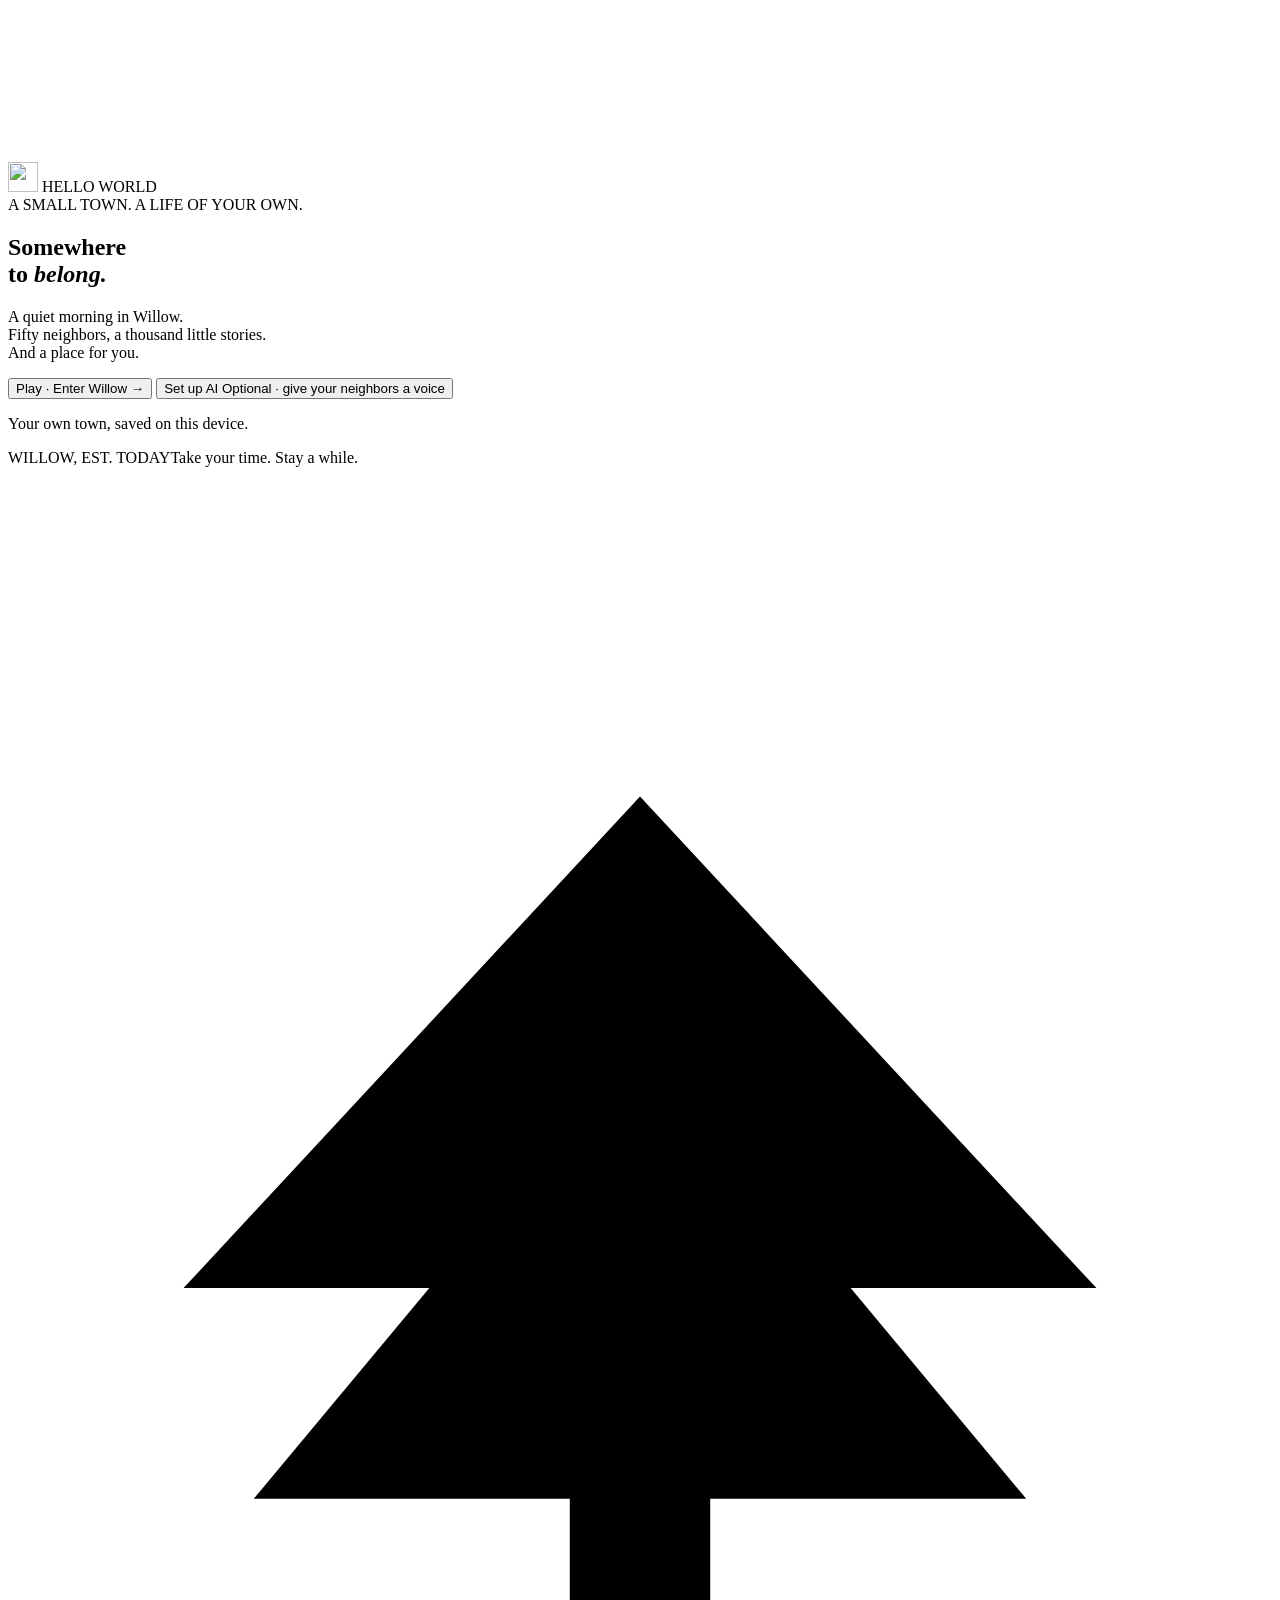
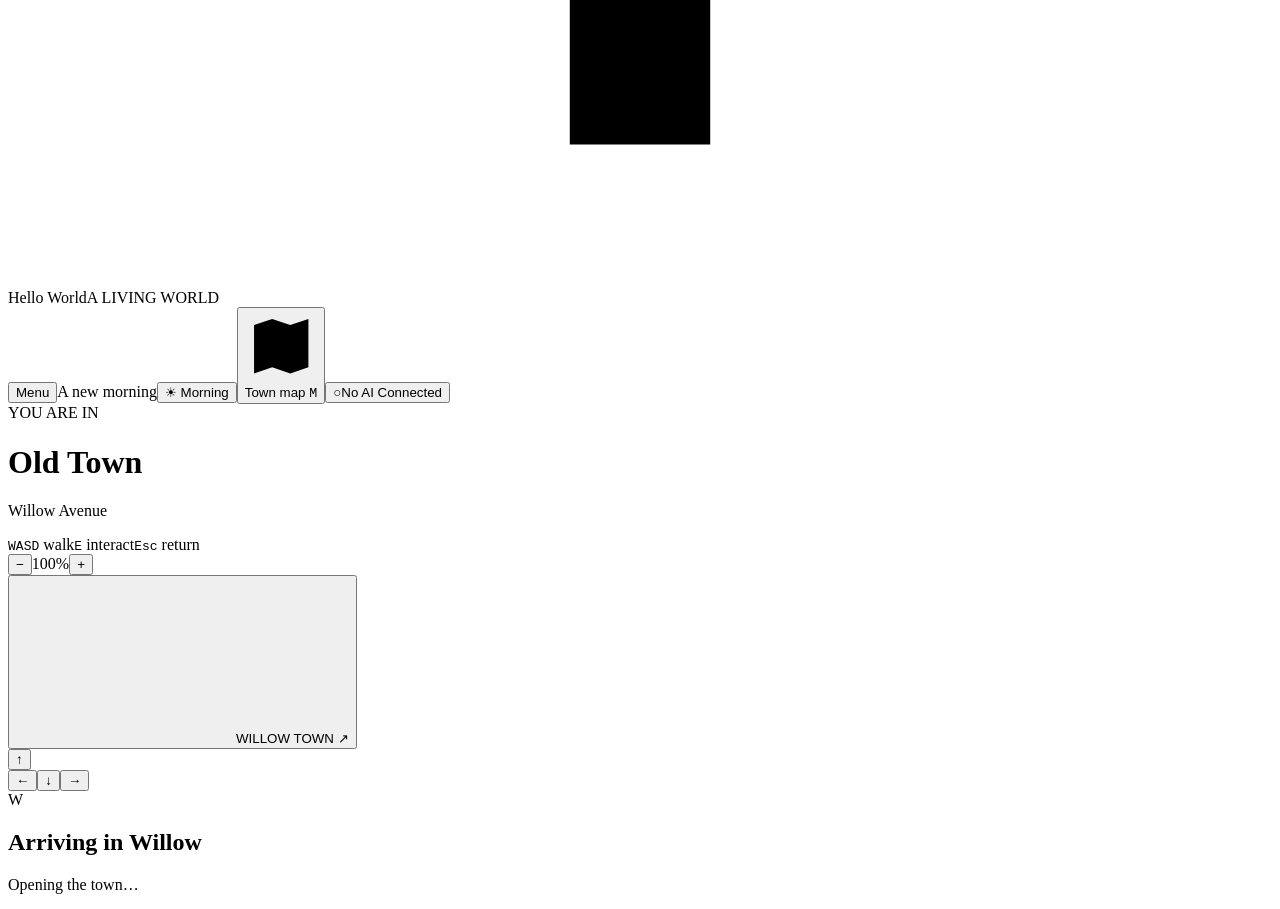
==== commit f29e964d: "Merge pull request #1 from LabeebHameed/web Add landing page" ====
--- a/index.html
+++ b/index.html
@@ -6,26 +6,41 @@
   <meta name="viewport" content="width=device-width, initial-scale=1">
   <meta name="description" content="Walk through Willow, meet its citizens, and take part in a town that keeps living.">
   <title>Hello World · A living World</title>
-  <link rel="icon" href="/favicon.svg" type="image/svg+xml">
+  <link rel="icon" href="/favicon.svg" type="image/svg+xml" sizes="any">
   <link rel="stylesheet" href="/style.css">
   <script type="module" src="/app.js"></script>
 </head>
 
 <body>
-  <main id="world" aria-label="Willow town">
+  <section id="welcome" class="welcome" aria-labelledby="welcome-title">
+    <canvas id="welcome-scene" aria-hidden="true"></canvas>
+    <div class="welcome-paper">
+      <div class="welcome-brand"><img src="/favicon.svg" alt="" width="30" height="30"> HELLO WORLD</div>
+      <span class="eyebrow">A SMALL TOWN. A LIFE OF YOUR OWN.</span>
+      <h1 id="welcome-title">Somewhere<br>to <em>belong.</em></h1>
+      <p class="welcome-description">A quiet morning in Willow.<br>Fifty neighbors, a thousand little stories.<br>And a place for you.</p>
+      <button id="play-button" class="primary play-button">Play · Enter Willow <span aria-hidden="true">→</span></button>
+      <button id="setup-button" class="setup-button">Set up AI <span id="welcome-ai">Optional · give your neighbors a voice</span></button>
+      <p id="welcome-save" class="welcome-note">Your own town, saved on this device.</p>
+      <p id="welcome-error" role="status"></p>
+      <button id="export-world" class="text-button" hidden>Export world backup</button>
+    </div>
+    <div class="welcome-caption"><span>WILLOW, EST. TODAY</span><span>Take your time. Stay a while.</span></div>
+  </section>
+  <main id="world" aria-label="Willow town" inert>
     <canvas id="town" tabindex="0"
       aria-label="Playable town. Use WASD or arrow keys to walk, E to speak, and M for the town map."></canvas>
     <header class="topbar">
       <div class="brand"><svg viewBox="0 0 36 36" aria-hidden="true">
           <path d="M18 5 5 19h7L7 25h9v7h4v-7h9l-5-6h7Z" fill="currentColor" />
         </svg><span>Hello World<span class="brand-caption">A LIVING WORLD</span></span></div>
-      <div class="top-actions"><span id="clock" class="clock">A new morning</span><button id="morning-button"
+      <div class="top-actions"><button id="menu-button" class="paper-button" aria-label="Return to title screen">Menu</button><span id="clock" class="clock">A new morning</span><button id="morning-button"
           class="paper-button" title="Skip to 08:00 AM morning" aria-label="Skip to morning">☀ Morning</button><button
           id="map-button" class="paper-button" aria-label="Open town map"><svg viewBox="0 0 24 24" aria-hidden="true">
             <path d="m3 5 6-2 6 2 6-2v16l-6 2-6-2-6 2V5Zm6-2v16m6-14v16" />
           </svg>Town map <kbd>M</kbd></button><button id="llm-button" class="paper-button llm-btn"
-          aria-label="Local LLM status"><span id="llm-dot" class="llm-dot offline">○</span><span id="llm-label">No Local
-            LLM</span></button></div>
+          aria-label="AI status"><span id="llm-dot" class="llm-dot offline">○</span><span id="llm-label">No AI
+            Connected</span></button></div>
     </header>
     <div id="connection" role="status" hidden></div>
     <div id="destination" class="destination" hidden><span id="direction">↑</span><span><strong
@@ -105,32 +120,50 @@
   <dialog id="llm-dialog" class="llm-dialog">
     <header class="dialog-header">
       <div><span class="eyebrow">INTELLIGENCE</span>
-        <h2>Local LLM Brain</h2>
+        <h2>A voice for the town</h2>
       </div><button id="close-llm" class="icon-button" aria-label="Close LLM status">×</button>
     </header>
     <div class="llm-content">
-      <p>Willow citizens think, converse, and carry individual memories using a local LLM. If a local LLM is detected,
-        all 50 citizens come alive with AI; if none is running, town life proceeds quietly without AI dialogue.</p>
+      <p id="ai-privacy">Connect a model to bring conversations to life. You can also explore without AI.</p>
       <div class="llm-status-card">
         <div class="llm-status-row">
           <span id="llm-dialog-dot" class="llm-dot offline">○</span>
-          <strong id="llm-dialog-title">No Local LLM Detected</strong>
+          <strong id="llm-dialog-title">No AI Connected</strong>
         </div>
-        <p id="llm-dialog-model" class="llm-detail">LM Studio is currently offline or unreachable.</p>
-        <p id="llm-dialog-url" class="llm-subdetail">Probing: <code>http://127.0.0.1:1234/v1</code></p>
+        <p id="llm-dialog-model" class="llm-detail">Connect a local model or OpenAI below.</p>
+        <p id="llm-dialog-url" class="llm-subdetail">Choose how your neighbors think.</p>
       </div>
       <form id="llm-connect-form" class="llm-form">
-        <label for="llm-url-input"><strong>Custom LLM Endpoint</strong></label>
+        <label for="llm-provider-input"><strong>Provider</strong></label>
+        <select id="llm-provider-input" class="llm-select">
+          <option value="openai">OpenAI (bring your own key)</option>
+          <option value="local">Local OpenAI-compatible server</option>
+        </select>
+        <label for="llm-model-input"><strong>Model</strong></label>
+        <input type="text" id="llm-model-input" value="gpt-5-mini" placeholder="gpt-5-mini" autocomplete="off">
+        <label for="llm-key-input" id="llm-key-label"><strong>OpenAI API key</strong></label>
+        <input type="password" id="llm-key-input" autocomplete="off" placeholder="sk-...">
+        <label for="llm-url-input" id="llm-url-label"><strong>Custom LLM Endpoint</strong></label>
         <div class="llm-input-group">
           <input type="url" id="llm-url-input" value="http://127.0.0.1:1234/v1" placeholder="http://127.0.0.1:1234/v1"
             required>
           <button type="submit" class="primary" id="llm-connect-btn">Connect</button>
         </div>
-        <small>Works with LM Studio, Ollama, or any OpenAI-compatible local server.</small>
+        <small id="llm-form-help">Your key is kept in memory for this run and is not persisted.</small>
+        <label id="autonomous-label"><input type="checkbox" id="llm-autonomous"> Let neighbors think on their own</label>
+        <small id="autonomous-help">Optional: up to four extra AI requests per minute while playing. Uses your provider’s quota.</small>
+        <p id="llm-feedback" role="status" aria-live="polite"></p>
+        <button id="llm-disconnect" type="button" class="text-button" hidden>Disconnect AI</button>
       </form>
+      <details id="local-help" hidden>
+        <summary>Connecting a model on this computer</summary>
+        <p><strong>LM Studio:</strong> load a chat model, start the server in Developer, and enable CORS in Server Settings. Use <code>http://127.0.0.1:1234/v1</code>.</p>
+        <p><strong>Ollama:</strong> set <code>OLLAMA_ORIGINS</code> to this site's origin (<code id="site-origin"></code>), restart Ollama, and use <code>http://127.0.0.1:11434/v1</code>.</p>
+        <p>Leave Model blank to detect a loaded model. Allow local network access if your browser asks. Browser restrictions vary; if blocked, try a current Chromium browser or run Willow locally.</p>
+      </details>
     </div>
   </dialog>
   <noscript>This town needs JavaScript enabled for movement and conversations.</noscript>
 </body>
 
-</html>+</html>
